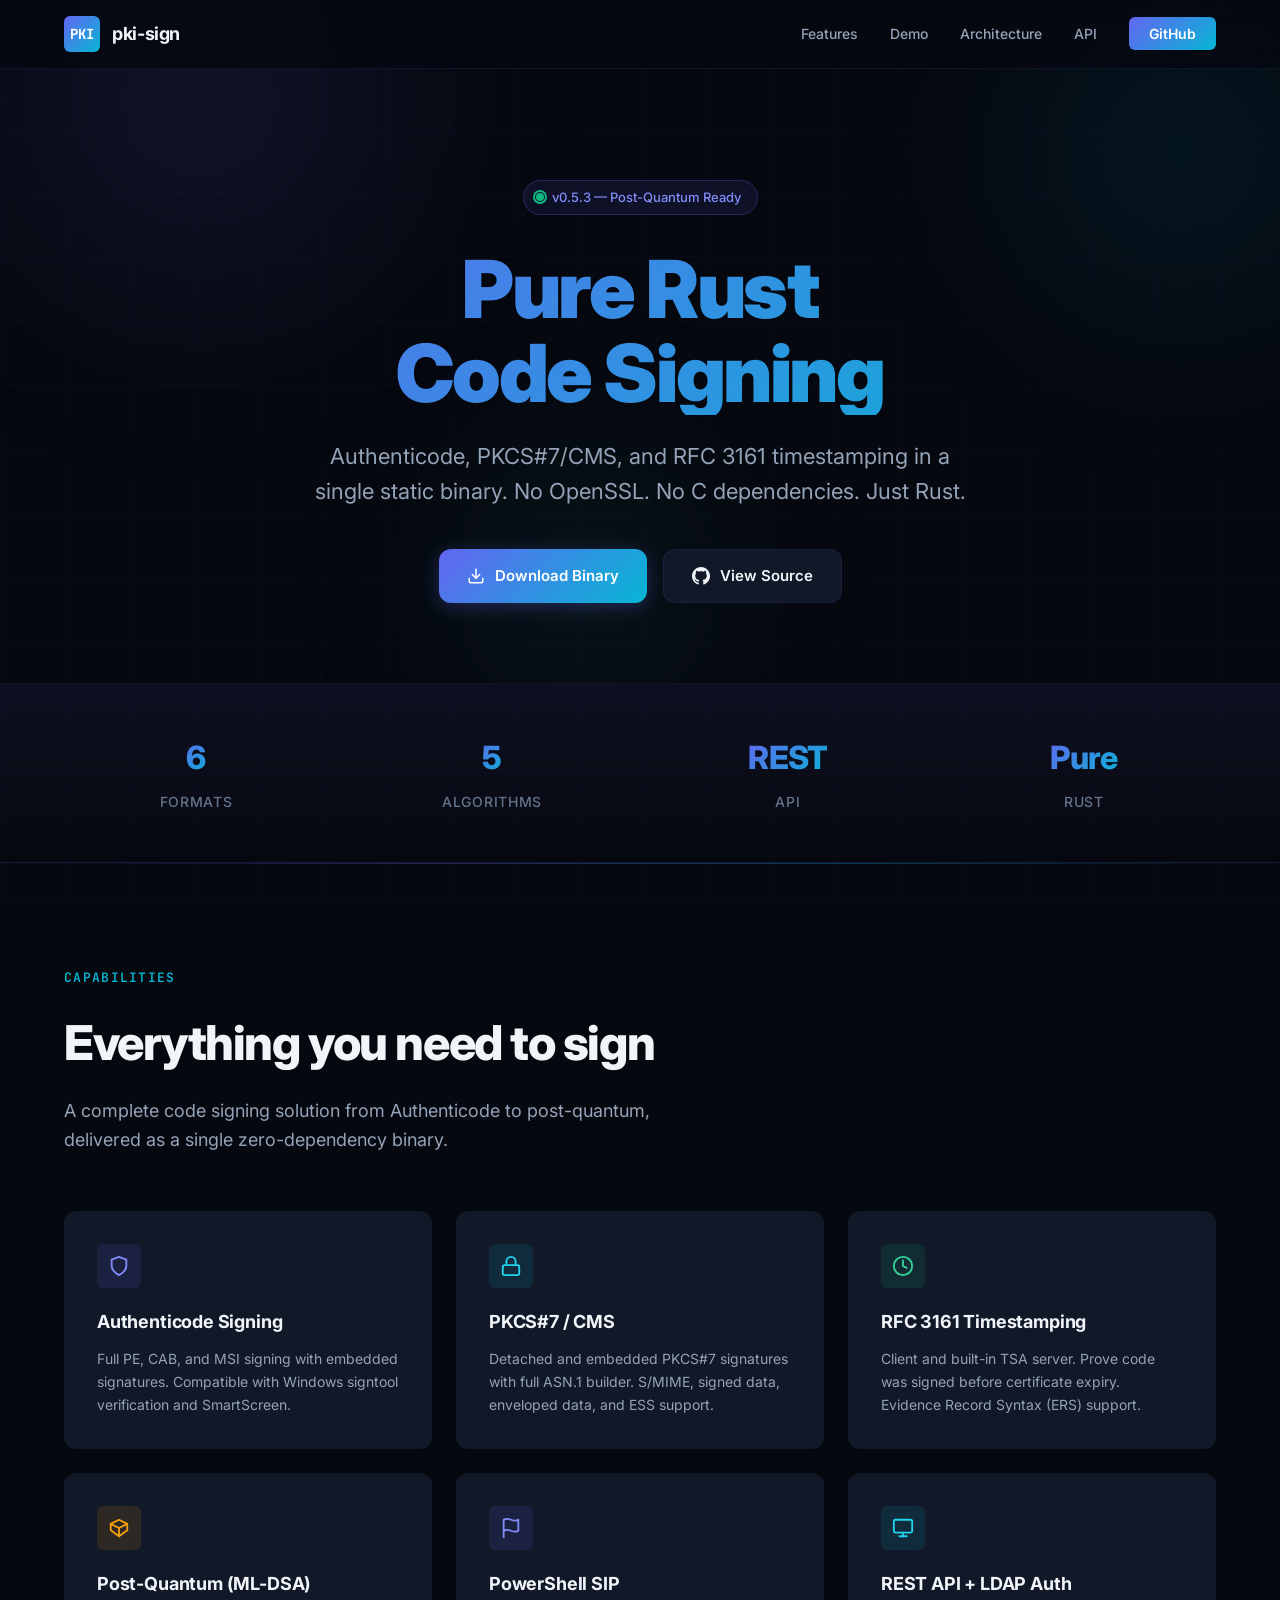
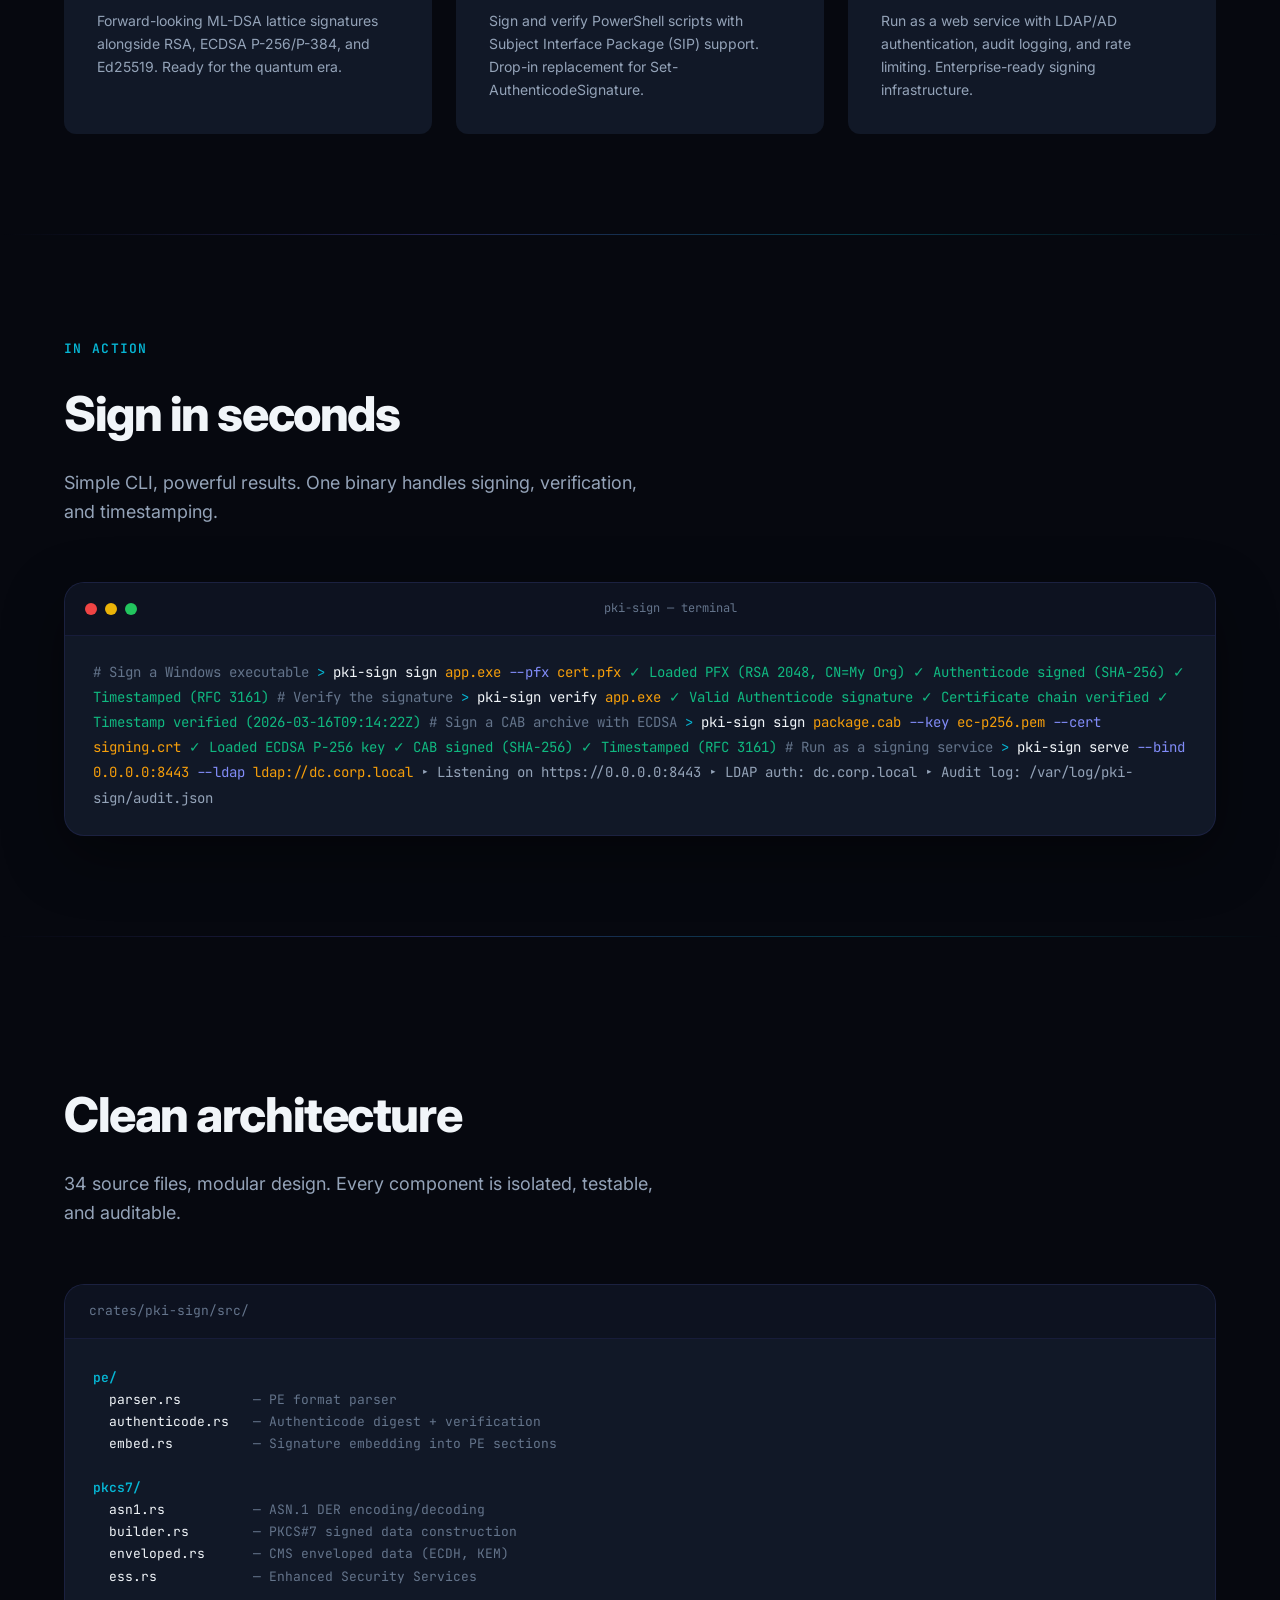
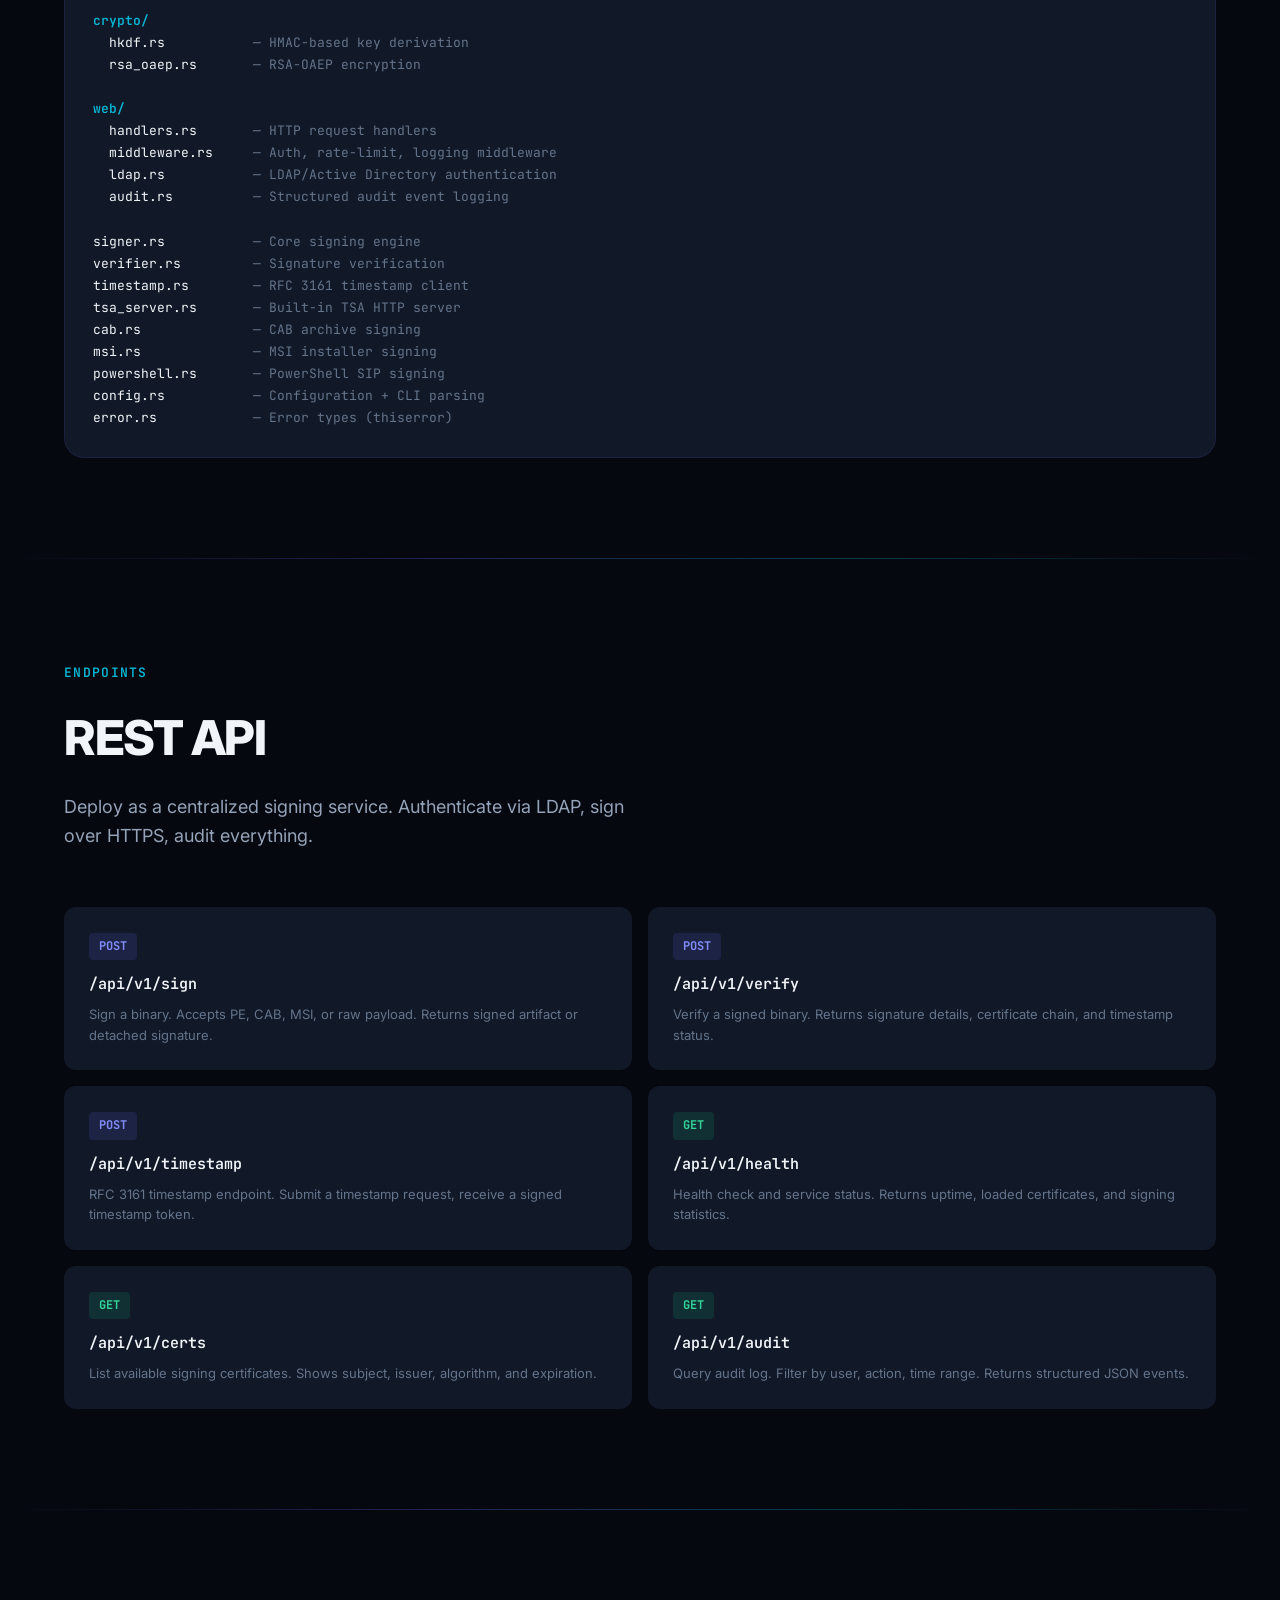
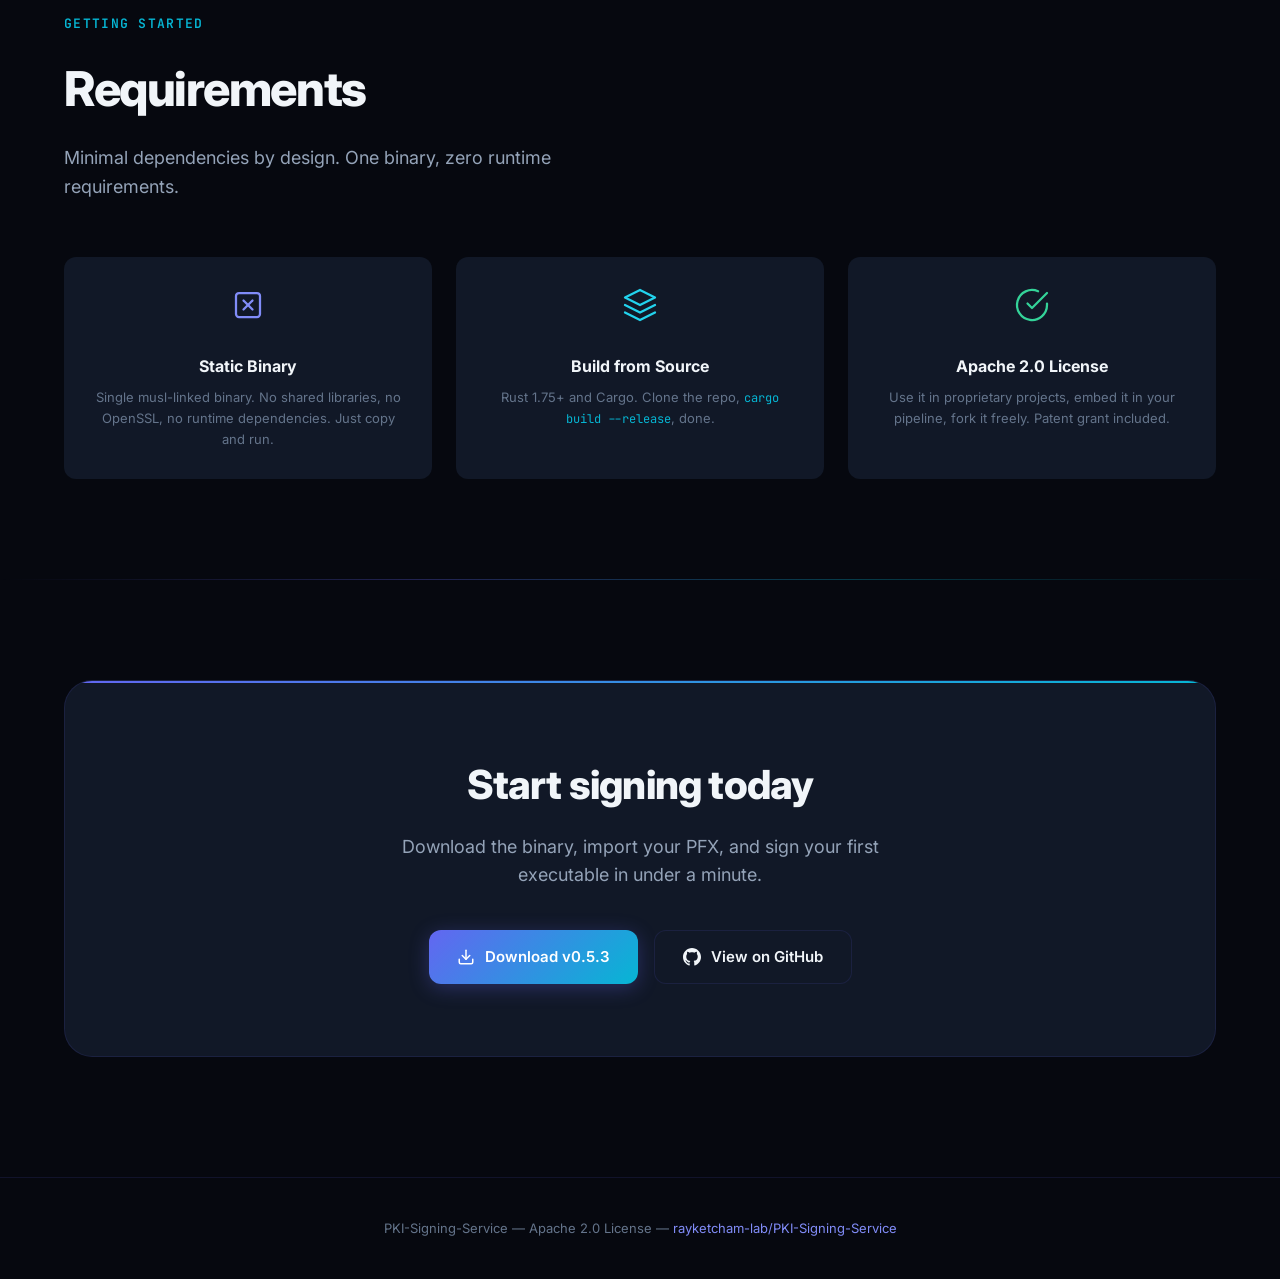
==== docs/index.html @ 438cd379 "docs: relicense from MIT to Apache-2.0 Co-Authored-By: Claude <noreply@anthropic.com>" ====
<!DOCTYPE html>
<html lang="en">
<head>
  <meta charset="UTF-8">
  <meta name="viewport" content="width=device-width, initial-scale=1.0">
  <title>PKI-Signing-Service — Pure Rust Code Signing Engine</title>
  <meta name="description" content="Authenticode, PKCS#7/CMS, RFC 3161 timestamping, post-quantum algorithms. Pure Rust, static binary, no OpenSSL.">
  <link rel="preconnect" href="https://fonts.googleapis.com">
  <link rel="preconnect" href="https://fonts.gstatic.com" crossorigin>
  <link href="https://fonts.googleapis.com/css2?family=Inter:wght@400;500;600;700;800;900&family=JetBrains+Mono:wght@400;500;600;700&display=swap" rel="stylesheet">
  <style>
    :root {
      --bg-primary: #06080f;
      --bg-surface: #111827;
      --bg-surface-hover: #1a2332;
      --bg-surface-alt: #0d1220;
      --border-subtle: rgba(99, 102, 241, 0.12);
      --border-hover: rgba(99, 102, 241, 0.3);
      --text-primary: #f1f5f9;
      --text-secondary: #94a3b8;
      --text-tertiary: #64748b;
      --accent-indigo: #6366f1;
      --accent-indigo-light: #818cf8;
      --accent-cyan: #06b6d4;
      --accent-cyan-light: #22d3ee;
      --accent-green: #10b981;
      --accent-green-light: #34d399;
      --accent-amber: #f59e0b;
      --gradient-shimmer: linear-gradient(135deg, #6366f1, #06b6d4, #10b981, #6366f1);
      --gradient-accent: linear-gradient(135deg, #6366f1, #06b6d4);
      --gradient-surface: linear-gradient(180deg, rgba(99, 102, 241, 0.08) 0%, transparent 100%);
      --font-sans: 'Inter', -apple-system, BlinkMacSystemFont, sans-serif;
      --font-mono: 'JetBrains Mono', 'Fira Code', monospace;
      --radius-sm: 6px;
      --radius-md: 12px;
      --radius-lg: 20px;
      --radius-xl: 28px;
    }

    *, *::before, *::after {
      margin: 0;
      padding: 0;
      box-sizing: border-box;
    }

    html {
      scroll-behavior: smooth;
      -webkit-font-smoothing: antialiased;
      -moz-osx-font-smoothing: grayscale;
    }

    body {
      font-family: var(--font-sans);
      background: var(--bg-primary);
      color: var(--text-primary);
      line-height: 1.6;
      overflow-x: hidden;
    }

    /* Animated Grid Background */
    .grid-bg {
      position: fixed;
      inset: 0;
      z-index: 0;
      pointer-events: none;
      background-image:
        linear-gradient(rgba(99, 102, 241, 0.03) 1px, transparent 1px),
        linear-gradient(90deg, rgba(99, 102, 241, 0.03) 1px, transparent 1px);
      background-size: 64px 64px;
      animation: gridShift 30s linear infinite;
    }

    @keyframes gridShift {
      0% { transform: translate(0, 0); }
      100% { transform: translate(64px, 64px); }
    }

    /* Floating Orbs */
    .orb {
      position: absolute;
      border-radius: 50%;
      filter: blur(80px);
      pointer-events: none;
      will-change: transform;
    }

    .orb-1 {
      width: 600px;
      height: 600px;
      background: radial-gradient(circle, rgba(99, 102, 241, 0.15), transparent 70%);
      top: -200px;
      left: -100px;
      animation: orbFloat1 20s ease-in-out infinite;
    }

    .orb-2 {
      width: 500px;
      height: 500px;
      background: radial-gradient(circle, rgba(6, 182, 212, 0.12), transparent 70%);
      top: -100px;
      right: -150px;
      animation: orbFloat2 25s ease-in-out infinite;
    }

    .orb-3 {
      width: 400px;
      height: 400px;
      background: radial-gradient(circle, rgba(16, 185, 129, 0.1), transparent 70%);
      bottom: -100px;
      left: 30%;
      animation: orbFloat3 22s ease-in-out infinite;
    }

    @keyframes orbFloat1 {
      0%, 100% { transform: translate(0, 0) scale(1); }
      33% { transform: translate(50px, 30px) scale(1.1); }
      66% { transform: translate(-30px, 50px) scale(0.95); }
    }

    @keyframes orbFloat2 {
      0%, 100% { transform: translate(0, 0) scale(1); }
      33% { transform: translate(-40px, 40px) scale(0.9); }
      66% { transform: translate(30px, -30px) scale(1.05); }
    }

    @keyframes orbFloat3 {
      0%, 100% { transform: translate(0, 0) scale(1); }
      50% { transform: translate(60px, -40px) scale(1.1); }
    }

    /* Layout */
    .container {
      max-width: 1200px;
      margin: 0 auto;
      padding: 0 24px;
      position: relative;
      z-index: 1;
    }

    /* Navigation */
    .nav {
      position: fixed;
      top: 0;
      left: 0;
      right: 0;
      z-index: 100;
      padding: 16px 0;
      background: rgba(6, 8, 15, 0.8);
      backdrop-filter: blur(20px);
      border-bottom: 1px solid var(--border-subtle);
    }

    .nav .container {
      display: flex;
      align-items: center;
      justify-content: space-between;
    }

    .nav-brand {
      display: flex;
      align-items: center;
      gap: 12px;
      text-decoration: none;
      color: var(--text-primary);
    }

    .nav-logo {
      width: 36px;
      height: 36px;
      background: var(--gradient-accent);
      border-radius: var(--radius-sm);
      display: flex;
      align-items: center;
      justify-content: center;
      font-family: var(--font-mono);
      font-weight: 700;
      font-size: 14px;
      color: white;
    }

    .nav-title {
      font-weight: 700;
      font-size: 18px;
      letter-spacing: -0.02em;
    }

    .nav-links {
      display: flex;
      align-items: center;
      gap: 32px;
      list-style: none;
    }

    .nav-links a {
      color: var(--text-secondary);
      text-decoration: none;
      font-size: 14px;
      font-weight: 500;
      transition: color 0.2s;
    }

    .nav-links a:hover {
      color: var(--text-primary);
    }

    .nav-cta {
      background: var(--gradient-accent);
      color: white !important;
      padding: 8px 20px;
      border-radius: var(--radius-sm);
      font-weight: 600 !important;
      transition: opacity 0.2s, transform 0.2s !important;
    }

    .nav-cta:hover {
      opacity: 0.9;
      transform: translateY(-1px);
    }

    /* Hero */
    .hero {
      position: relative;
      padding: 180px 0 80px;
      text-align: center;
      overflow: hidden;
    }

    /* Pulsing Badge */
    .badge {
      display: inline-flex;
      align-items: center;
      gap: 8px;
      padding: 6px 16px 6px 12px;
      background: rgba(99, 102, 241, 0.1);
      border: 1px solid rgba(99, 102, 241, 0.25);
      border-radius: 100px;
      font-size: 13px;
      font-weight: 500;
      color: var(--accent-indigo-light);
      margin-bottom: 32px;
      animation: badgePulse 3s ease-in-out infinite;
    }

    .badge-dot {
      width: 8px;
      height: 8px;
      background: var(--accent-green);
      border-radius: 50%;
      position: relative;
    }

    .badge-dot::after {
      content: '';
      position: absolute;
      inset: -3px;
      border-radius: 50%;
      border: 2px solid var(--accent-green);
      animation: dotPulse 2s ease-in-out infinite;
    }

    @keyframes badgePulse {
      0%, 100% { box-shadow: 0 0 0 0 rgba(99, 102, 241, 0.15); }
      50% { box-shadow: 0 0 0 8px rgba(99, 102, 241, 0); }
    }

    @keyframes dotPulse {
      0%, 100% { transform: scale(1); opacity: 1; }
      50% { transform: scale(1.8); opacity: 0; }
    }

    /* Shimmer Gradient Text */
    .hero-title {
      font-size: clamp(48px, 7vw, 80px);
      font-weight: 900;
      letter-spacing: -0.03em;
      line-height: 1.05;
      margin-bottom: 24px;
      background: var(--gradient-shimmer);
      background-size: 300% 300%;
      -webkit-background-clip: text;
      background-clip: text;
      -webkit-text-fill-color: transparent;
      animation: shimmer 6s ease-in-out infinite;
    }

    @keyframes shimmer {
      0% { background-position: 0% 50%; }
      50% { background-position: 100% 50%; }
      100% { background-position: 0% 50%; }
    }

    .hero-subtitle {
      font-size: clamp(18px, 2.5vw, 22px);
      color: var(--text-secondary);
      max-width: 680px;
      margin: 0 auto 40px;
      line-height: 1.6;
    }

    .hero-buttons {
      display: flex;
      justify-content: center;
      gap: 16px;
      flex-wrap: wrap;
    }

    .btn {
      display: inline-flex;
      align-items: center;
      gap: 10px;
      padding: 14px 28px;
      border-radius: var(--radius-md);
      font-size: 15px;
      font-weight: 600;
      text-decoration: none;
      transition: all 0.25s ease;
      border: none;
      cursor: pointer;
    }

    .btn-primary {
      background: var(--gradient-accent);
      color: white;
      box-shadow: 0 4px 20px rgba(99, 102, 241, 0.3);
    }

    .btn-primary:hover {
      transform: translateY(-2px);
      box-shadow: 0 8px 30px rgba(99, 102, 241, 0.4);
    }

    .btn-secondary {
      background: var(--bg-surface);
      color: var(--text-primary);
      border: 1px solid var(--border-subtle);
    }

    .btn-secondary:hover {
      border-color: var(--border-hover);
      background: var(--bg-surface-hover);
      transform: translateY(-2px);
    }

    .btn svg {
      width: 18px;
      height: 18px;
    }

    /* Stats Ribbon */
    .stats-ribbon {
      padding: 48px 0;
      border-top: 1px solid var(--border-subtle);
      border-bottom: 1px solid var(--border-subtle);
      background: var(--gradient-surface);
    }

    .stats-grid {
      display: grid;
      grid-template-columns: repeat(4, 1fr);
      gap: 32px;
      text-align: center;
    }

    .stat-item {
      display: flex;
      flex-direction: column;
      align-items: center;
      gap: 8px;
    }

    .stat-value {
      font-size: 32px;
      font-weight: 800;
      letter-spacing: -0.02em;
      background: var(--gradient-accent);
      -webkit-background-clip: text;
      background-clip: text;
      -webkit-text-fill-color: transparent;
    }

    .stat-label {
      font-size: 14px;
      color: var(--text-tertiary);
      font-weight: 500;
      text-transform: uppercase;
      letter-spacing: 0.05em;
    }

    /* Gradient Divider */
    .gradient-divider {
      height: 1px;
      background: linear-gradient(90deg, transparent, var(--accent-indigo), var(--accent-cyan), transparent);
      opacity: 0.3;
    }

    /* Sections */
    .section {
      padding: 100px 0;
    }

    .section-label {
      display: inline-block;
      font-family: var(--font-mono);
      font-size: 13px;
      font-weight: 600;
      color: var(--accent-cyan);
      text-transform: uppercase;
      letter-spacing: 0.1em;
      margin-bottom: 16px;
    }

    .section-title {
      font-size: clamp(32px, 4vw, 48px);
      font-weight: 800;
      letter-spacing: -0.03em;
      margin-bottom: 16px;
    }

    .section-desc {
      font-size: 18px;
      color: var(--text-secondary);
      max-width: 600px;
      margin-bottom: 56px;
    }

    /* Feature Cards */
    .features-grid {
      display: grid;
      grid-template-columns: repeat(3, 1fr);
      gap: 24px;
    }

    .feature-card {
      background: var(--bg-surface);
      border-radius: var(--radius-md);
      padding: 32px;
      position: relative;
      overflow: hidden;
      transition: all 0.3s ease;
      border: 1px solid transparent;
    }

    .feature-card::before {
      content: '';
      position: absolute;
      top: 0;
      left: 0;
      right: 0;
      height: 3px;
      background: var(--gradient-accent);
      opacity: 0;
      transition: opacity 0.3s ease;
    }

    .feature-card:hover {
      border-color: var(--border-hover);
      transform: translateY(-4px);
      background: var(--bg-surface-hover);
    }

    .feature-card:hover::before {
      opacity: 1;
    }

    .feature-icon {
      width: 44px;
      height: 44px;
      border-radius: var(--radius-sm);
      display: flex;
      align-items: center;
      justify-content: center;
      margin-bottom: 20px;
      font-size: 20px;
    }

    .feature-icon-indigo { background: rgba(99, 102, 241, 0.12); color: var(--accent-indigo-light); }
    .feature-icon-cyan { background: rgba(6, 182, 212, 0.12); color: var(--accent-cyan-light); }
    .feature-icon-green { background: rgba(16, 185, 129, 0.12); color: var(--accent-green-light); }
    .feature-icon-amber { background: rgba(245, 158, 11, 0.12); color: var(--accent-amber); }

    .feature-card h3 {
      font-size: 18px;
      font-weight: 700;
      margin-bottom: 10px;
      letter-spacing: -0.01em;
    }

    .feature-card p {
      font-size: 14px;
      color: var(--text-secondary);
      line-height: 1.65;
    }

    /* Terminal */
    .terminal {
      background: var(--bg-surface);
      border-radius: var(--radius-lg);
      border: 1px solid var(--border-subtle);
      overflow: hidden;
      box-shadow: 0 20px 60px rgba(0, 0, 0, 0.4);
    }

    .terminal-header {
      display: flex;
      align-items: center;
      gap: 8px;
      padding: 16px 20px;
      background: var(--bg-surface-alt);
      border-bottom: 1px solid var(--border-subtle);
    }

    .terminal-dot {
      width: 12px;
      height: 12px;
      border-radius: 50%;
    }

    .terminal-dot-red { background: #ef4444; }
    .terminal-dot-yellow { background: #eab308; }
    .terminal-dot-green { background: #22c55e; }

    .terminal-title {
      flex: 1;
      text-align: center;
      font-family: var(--font-mono);
      font-size: 12px;
      color: var(--text-tertiary);
    }

    .terminal-body {
      padding: 24px 28px;
      font-family: var(--font-mono);
      font-size: 14px;
      line-height: 1.8;
      overflow-x: auto;
    }

    .terminal-body .comment {
      color: var(--text-tertiary);
    }

    .terminal-body .prompt {
      color: var(--accent-cyan);
    }

    .terminal-body .command {
      color: var(--text-primary);
    }

    .terminal-body .flag {
      color: var(--accent-indigo-light);
    }

    .terminal-body .arg {
      color: var(--accent-amber);
    }

    .terminal-body .success {
      color: var(--accent-green);
    }

    .terminal-body .info {
      color: var(--text-secondary);
    }

    /* Architecture */
    .arch-block {
      background: var(--bg-surface);
      border-radius: var(--radius-lg);
      border: 1px solid var(--border-subtle);
      overflow: hidden;
    }

    .arch-header {
      padding: 16px 24px;
      background: var(--bg-surface-alt);
      border-bottom: 1px solid var(--border-subtle);
      font-family: var(--font-mono);
      font-size: 13px;
      color: var(--text-tertiary);
    }

    .arch-body {
      padding: 28px 28px;
      font-family: var(--font-mono);
      font-size: 13px;
      line-height: 1.7;
      color: var(--text-secondary);
      overflow-x: auto;
      white-space: pre;
    }

    .arch-body .hl-dir {
      color: var(--accent-cyan);
      font-weight: 600;
    }

    .arch-body .hl-file {
      color: var(--text-primary);
    }

    .arch-body .hl-desc {
      color: var(--text-tertiary);
    }

    /* API Endpoints */
    .api-grid {
      display: grid;
      grid-template-columns: repeat(2, 1fr);
      gap: 16px;
    }

    .api-card {
      background: var(--bg-surface);
      border-radius: var(--radius-md);
      padding: 24px;
      border: 1px solid transparent;
      transition: all 0.3s ease;
    }

    .api-card:hover {
      border-color: var(--border-hover);
      transform: translateY(-2px);
    }

    .api-method {
      display: inline-block;
      font-family: var(--font-mono);
      font-size: 12px;
      font-weight: 700;
      padding: 4px 10px;
      border-radius: 4px;
      margin-bottom: 12px;
      text-transform: uppercase;
    }

    .api-method-post {
      background: rgba(99, 102, 241, 0.15);
      color: var(--accent-indigo-light);
    }

    .api-method-get {
      background: rgba(16, 185, 129, 0.15);
      color: var(--accent-green-light);
    }

    .api-route {
      font-family: var(--font-mono);
      font-size: 15px;
      font-weight: 600;
      color: var(--text-primary);
      margin-bottom: 8px;
    }

    .api-desc {
      font-size: 13px;
      color: var(--text-tertiary);
    }

    /* Requirements */
    .req-grid {
      display: grid;
      grid-template-columns: repeat(3, 1fr);
      gap: 24px;
    }

    .req-card {
      background: var(--bg-surface);
      border-radius: var(--radius-md);
      padding: 28px;
      text-align: center;
      border: 1px solid transparent;
      transition: all 0.3s ease;
    }

    .req-card:hover {
      border-color: var(--border-hover);
    }

    .req-icon {
      font-size: 32px;
      margin-bottom: 16px;
    }

    .req-card h3 {
      font-size: 16px;
      font-weight: 700;
      margin-bottom: 8px;
    }

    .req-card p {
      font-size: 13px;
      color: var(--text-tertiary);
    }

    /* CTA */
    .cta-section {
      padding: 100px 0 120px;
      text-align: center;
    }

    .cta-box {
      background: var(--bg-surface);
      border-radius: var(--radius-xl);
      border: 1px solid var(--border-subtle);
      padding: 72px 48px;
      position: relative;
      overflow: hidden;
    }

    .cta-box::before {
      content: '';
      position: absolute;
      top: 0;
      left: 0;
      right: 0;
      height: 2px;
      background: var(--gradient-shimmer);
      background-size: 300% 300%;
      animation: shimmer 6s ease-in-out infinite;
    }

    .cta-title {
      font-size: clamp(28px, 4vw, 40px);
      font-weight: 800;
      margin-bottom: 16px;
      letter-spacing: -0.02em;
    }

    .cta-desc {
      font-size: 18px;
      color: var(--text-secondary);
      margin-bottom: 40px;
      max-width: 520px;
      margin-left: auto;
      margin-right: auto;
    }

    .cta-buttons {
      display: flex;
      justify-content: center;
      gap: 16px;
      flex-wrap: wrap;
    }

    /* Footer */
    .footer {
      padding: 40px 0;
      border-top: 1px solid var(--border-subtle);
      text-align: center;
    }

    .footer p {
      font-size: 13px;
      color: var(--text-tertiary);
    }

    .footer a {
      color: var(--accent-indigo-light);
      text-decoration: none;
    }

    .footer a:hover {
      text-decoration: underline;
    }

    /* Fade-up animation */
    .fade-up {
      opacity: 0;
      transform: translateY(30px);
      transition: opacity 0.7s ease, transform 0.7s ease;
    }

    .fade-up.visible {
      opacity: 1;
      transform: translateY(0);
    }

    /* Responsive */
    @media (max-width: 1024px) {
      .features-grid {
        grid-template-columns: repeat(2, 1fr);
      }
    }

    @media (max-width: 768px) {
      .nav-links {
        display: none;
      }

      .features-grid,
      .api-grid,
      .req-grid {
        grid-template-columns: 1fr;
      }

      .stats-grid {
        grid-template-columns: repeat(2, 1fr);
        gap: 24px;
      }

      .hero {
        padding: 140px 0 60px;
      }

      .section {
        padding: 72px 0;
      }

      .cta-box {
        padding: 48px 24px;
      }
    }

    @media (max-width: 480px) {
      .stats-grid {
        grid-template-columns: 1fr;
      }

      .hero-buttons {
        flex-direction: column;
        align-items: center;
      }

      .cta-buttons {
        flex-direction: column;
        align-items: center;
      }
    }
  </style>
</head>
<body>

  <!-- Animated Grid -->
  <div class="grid-bg"></div>

  <!-- Navigation -->
  <nav class="nav">
    <div class="container">
      <a href="#" class="nav-brand">
        <div class="nav-logo">PKI</div>
        <span class="nav-title">pki-sign</span>
      </a>
      <ul class="nav-links">
        <li><a href="#features">Features</a></li>
        <li><a href="#demo">Demo</a></li>
        <li><a href="#architecture">Architecture</a></li>
        <li><a href="#api">API</a></li>
        <li><a href="https://github.com/rayketcham-lab/PKI-Signing-Service" class="nav-cta">GitHub</a></li>
      </ul>
    </div>
  </nav>

  <!-- Hero -->
  <section class="hero">
    <div class="orb orb-1"></div>
    <div class="orb orb-2"></div>
    <div class="orb orb-3"></div>
    <div class="container">
      <div class="badge">
        <span class="badge-dot"></span>
        v0.5.3 &mdash; Post-Quantum Ready
      </div>
      <h1 class="hero-title">Pure Rust<br>Code Signing</h1>
      <p class="hero-subtitle">
        Authenticode, PKCS#7/CMS, and RFC 3161 timestamping in a single static binary.
        No OpenSSL. No C dependencies. Just Rust.
      </p>
      <div class="hero-buttons">
        <a href="https://github.com/rayketcham-lab/PKI-Signing-Service/releases" class="btn btn-primary">
          <svg viewBox="0 0 24 24" fill="none" stroke="currentColor" stroke-width="2" stroke-linecap="round" stroke-linejoin="round"><path d="M21 15v4a2 2 0 0 1-2 2H5a2 2 0 0 1-2-2v-4"/><polyline points="7 10 12 15 17 10"/><line x1="12" y1="15" x2="12" y2="3"/></svg>
          Download Binary
        </a>
        <a href="https://github.com/rayketcham-lab/PKI-Signing-Service" class="btn btn-secondary">
          <svg viewBox="0 0 24 24" fill="currentColor"><path d="M12 0c-6.626 0-12 5.373-12 12 0 5.302 3.438 9.8 8.207 11.387.599.111.793-.261.793-.577v-2.234c-3.338.726-4.033-1.416-4.033-1.416-.546-1.387-1.333-1.756-1.333-1.756-1.089-.745.083-.729.083-.729 1.205.084 1.839 1.237 1.839 1.237 1.07 1.834 2.807 1.304 3.492.997.107-.775.418-1.305.762-1.604-2.665-.305-5.467-1.334-5.467-5.931 0-1.311.469-2.381 1.236-3.221-.124-.303-.535-1.524.117-3.176 0 0 1.008-.322 3.301 1.23.957-.266 1.983-.399 3.003-.404 1.02.005 2.047.138 3.006.404 2.291-1.552 3.297-1.23 3.297-1.23.653 1.653.242 2.874.118 3.176.77.84 1.235 1.911 1.235 3.221 0 4.609-2.807 5.624-5.479 5.921.43.372.823 1.102.823 2.222v3.293c0 .319.192.694.801.576 4.765-1.589 8.199-6.086 8.199-11.386 0-6.627-5.373-12-12-12z"/></svg>
          View Source
        </a>
      </div>
    </div>
  </section>

  <!-- Stats Ribbon -->
  <div class="stats-ribbon">
    <div class="container">
      <div class="stats-grid">
        <div class="stat-item fade-up">
          <span class="stat-value">6</span>
          <span class="stat-label">Formats</span>
        </div>
        <div class="stat-item fade-up">
          <span class="stat-value">5</span>
          <span class="stat-label">Algorithms</span>
        </div>
        <div class="stat-item fade-up">
          <span class="stat-value">REST</span>
          <span class="stat-label">API</span>
        </div>
        <div class="stat-item fade-up">
          <span class="stat-value">Pure</span>
          <span class="stat-label">Rust</span>
        </div>
      </div>
    </div>
  </div>

  <div class="gradient-divider"></div>

  <!-- Features -->
  <section class="section" id="features">
    <div class="container">
      <span class="section-label fade-up">Capabilities</span>
      <h2 class="section-title fade-up">Everything you need to sign</h2>
      <p class="section-desc fade-up">A complete code signing solution from Authenticode to post-quantum, delivered as a single zero-dependency binary.</p>

      <div class="features-grid">
        <div class="feature-card fade-up">
          <div class="feature-icon feature-icon-indigo">
            <svg width="22" height="22" viewBox="0 0 24 24" fill="none" stroke="currentColor" stroke-width="2" stroke-linecap="round" stroke-linejoin="round"><path d="M12 22s8-4 8-10V5l-8-3-8 3v7c0 6 8 10 8 10z"/></svg>
          </div>
          <h3>Authenticode Signing</h3>
          <p>Full PE, CAB, and MSI signing with embedded signatures. Compatible with Windows signtool verification and SmartScreen.</p>
        </div>

        <div class="feature-card fade-up">
          <div class="feature-icon feature-icon-cyan">
            <svg width="22" height="22" viewBox="0 0 24 24" fill="none" stroke="currentColor" stroke-width="2" stroke-linecap="round" stroke-linejoin="round"><rect x="3" y="11" width="18" height="11" rx="2" ry="2"/><path d="M7 11V7a5 5 0 0 1 10 0v4"/></svg>
          </div>
          <h3>PKCS#7 / CMS</h3>
          <p>Detached and embedded PKCS#7 signatures with full ASN.1 builder. S/MIME, signed data, enveloped data, and ESS support.</p>
        </div>

        <div class="feature-card fade-up">
          <div class="feature-icon feature-icon-green">
            <svg width="22" height="22" viewBox="0 0 24 24" fill="none" stroke="currentColor" stroke-width="2" stroke-linecap="round" stroke-linejoin="round"><circle cx="12" cy="12" r="10"/><polyline points="12 6 12 12 16 14"/></svg>
          </div>
          <h3>RFC 3161 Timestamping</h3>
          <p>Client and built-in TSA server. Prove code was signed before certificate expiry. Evidence Record Syntax (ERS) support.</p>
        </div>

        <div class="feature-card fade-up">
          <div class="feature-icon feature-icon-amber">
            <svg width="22" height="22" viewBox="0 0 24 24" fill="none" stroke="currentColor" stroke-width="2" stroke-linecap="round" stroke-linejoin="round"><path d="M12 3l9 4.5v7L12 21l-9-6.5v-7L12 3z"/><path d="M12 12l9-4.5"/><path d="M12 12v9"/><path d="M12 12L3 7.5"/></svg>
          </div>
          <h3>Post-Quantum (ML-DSA)</h3>
          <p>Forward-looking ML-DSA lattice signatures alongside RSA, ECDSA P-256/P-384, and Ed25519. Ready for the quantum era.</p>
        </div>

        <div class="feature-card fade-up">
          <div class="feature-icon feature-icon-indigo">
            <svg width="22" height="22" viewBox="0 0 24 24" fill="none" stroke="currentColor" stroke-width="2" stroke-linecap="round" stroke-linejoin="round"><path d="M4 15s1-1 4-1 5 2 8 2 4-1 4-1V3s-1 1-4 1-5-2-8-2-4 1-4 1z"/><line x1="4" y1="22" x2="4" y2="15"/></svg>
          </div>
          <h3>PowerShell SIP</h3>
          <p>Sign and verify PowerShell scripts with Subject Interface Package (SIP) support. Drop-in replacement for Set-AuthenticodeSignature.</p>
        </div>

        <div class="feature-card fade-up">
          <div class="feature-icon feature-icon-cyan">
            <svg width="22" height="22" viewBox="0 0 24 24" fill="none" stroke="currentColor" stroke-width="2" stroke-linecap="round" stroke-linejoin="round"><rect x="2" y="3" width="20" height="14" rx="2" ry="2"/><line x1="8" y1="21" x2="16" y2="21"/><line x1="12" y1="17" x2="12" y2="21"/></svg>
          </div>
          <h3>REST API + LDAP Auth</h3>
          <p>Run as a web service with LDAP/AD authentication, audit logging, and rate limiting. Enterprise-ready signing infrastructure.</p>
        </div>
      </div>
    </div>
  </section>

  <div class="gradient-divider"></div>

  <!-- Terminal Demo -->
  <section class="section" id="demo">
    <div class="container">
      <span class="section-label fade-up">In Action</span>
      <h2 class="section-title fade-up">Sign in seconds</h2>
      <p class="section-desc fade-up">Simple CLI, powerful results. One binary handles signing, verification, and timestamping.</p>

      <div class="terminal fade-up">
        <div class="terminal-header">
          <div class="terminal-dot terminal-dot-red"></div>
          <div class="terminal-dot terminal-dot-yellow"></div>
          <div class="terminal-dot terminal-dot-green"></div>
          <span class="terminal-title">pki-sign &mdash; terminal</span>
        </div>
        <div class="terminal-body">
<span class="comment"># Sign a Windows executable</span>
<span class="prompt">&gt;</span> <span class="command">pki-sign sign</span> <span class="arg">app.exe</span> <span class="flag">--pfx</span> <span class="arg">cert.pfx</span>
  <span class="success">&#10003; Loaded PFX (RSA 2048, CN=My Org)</span>
  <span class="success">&#10003; Authenticode signed (SHA-256)</span>
  <span class="success">&#10003; Timestamped (RFC 3161)</span>

<span class="comment"># Verify the signature</span>
<span class="prompt">&gt;</span> <span class="command">pki-sign verify</span> <span class="arg">app.exe</span>
  <span class="success">&#10003; Valid Authenticode signature</span>
  <span class="success">&#10003; Certificate chain verified</span>
  <span class="success">&#10003; Timestamp verified (2026-03-16T09:14:22Z)</span>

<span class="comment"># Sign a CAB archive with ECDSA</span>
<span class="prompt">&gt;</span> <span class="command">pki-sign sign</span> <span class="arg">package.cab</span> <span class="flag">--key</span> <span class="arg">ec-p256.pem</span> <span class="flag">--cert</span> <span class="arg">signing.crt</span>
  <span class="success">&#10003; Loaded ECDSA P-256 key</span>
  <span class="success">&#10003; CAB signed (SHA-256)</span>
  <span class="success">&#10003; Timestamped (RFC 3161)</span>

<span class="comment"># Run as a signing service</span>
<span class="prompt">&gt;</span> <span class="command">pki-sign serve</span> <span class="flag">--bind</span> <span class="arg">0.0.0.0:8443</span> <span class="flag">--ldap</span> <span class="arg">ldap://dc.corp.local</span>
  <span class="info">&#9656; Listening on https://0.0.0.0:8443</span>
  <span class="info">&#9656; LDAP auth: dc.corp.local</span>
  <span class="info">&#9656; Audit log: /var/log/pki-sign/audit.json</span>
        </div>
      </div>
    </div>
  </section>

  <div class="gradient-divider"></div>

  <!-- Architecture -->
  <section class="section" id="architecture">
    <div class="container">
      <span class="section-label fade-up">Under the Hood</span>
      <h2 class="section-title fade-up">Clean architecture</h2>
      <p class="section-desc fade-up">34 source files, modular design. Every component is isolated, testable, and auditable.</p>

      <div class="arch-block fade-up">
        <div class="arch-header">crates/pki-sign/src/</div>
        <div class="arch-body"><span class="hl-dir">pe/</span>
  <span class="hl-file">parser.rs</span>         <span class="hl-desc">&#8212; PE format parser</span>
  <span class="hl-file">authenticode.rs</span>   <span class="hl-desc">&#8212; Authenticode digest + verification</span>
  <span class="hl-file">embed.rs</span>          <span class="hl-desc">&#8212; Signature embedding into PE sections</span>

<span class="hl-dir">pkcs7/</span>
  <span class="hl-file">asn1.rs</span>           <span class="hl-desc">&#8212; ASN.1 DER encoding/decoding</span>
  <span class="hl-file">builder.rs</span>        <span class="hl-desc">&#8212; PKCS#7 signed data construction</span>
  <span class="hl-file">enveloped.rs</span>      <span class="hl-desc">&#8212; CMS enveloped data (ECDH, KEM)</span>
  <span class="hl-file">ess.rs</span>            <span class="hl-desc">&#8212; Enhanced Security Services</span>

<span class="hl-dir">crypto/</span>
  <span class="hl-file">hkdf.rs</span>           <span class="hl-desc">&#8212; HMAC-based key derivation</span>
  <span class="hl-file">rsa_oaep.rs</span>       <span class="hl-desc">&#8212; RSA-OAEP encryption</span>

<span class="hl-dir">web/</span>
  <span class="hl-file">handlers.rs</span>       <span class="hl-desc">&#8212; HTTP request handlers</span>
  <span class="hl-file">middleware.rs</span>     <span class="hl-desc">&#8212; Auth, rate-limit, logging middleware</span>
  <span class="hl-file">ldap.rs</span>           <span class="hl-desc">&#8212; LDAP/Active Directory authentication</span>
  <span class="hl-file">audit.rs</span>          <span class="hl-desc">&#8212; Structured audit event logging</span>

<span class="hl-file">signer.rs</span>           <span class="hl-desc">&#8212; Core signing engine</span>
<span class="hl-file">verifier.rs</span>         <span class="hl-desc">&#8212; Signature verification</span>
<span class="hl-file">timestamp.rs</span>        <span class="hl-desc">&#8212; RFC 3161 timestamp client</span>
<span class="hl-file">tsa_server.rs</span>       <span class="hl-desc">&#8212; Built-in TSA HTTP server</span>
<span class="hl-file">cab.rs</span>              <span class="hl-desc">&#8212; CAB archive signing</span>
<span class="hl-file">msi.rs</span>              <span class="hl-desc">&#8212; MSI installer signing</span>
<span class="hl-file">powershell.rs</span>       <span class="hl-desc">&#8212; PowerShell SIP signing</span>
<span class="hl-file">config.rs</span>           <span class="hl-desc">&#8212; Configuration + CLI parsing</span>
<span class="hl-file">error.rs</span>            <span class="hl-desc">&#8212; Error types (thiserror)</span></div>
      </div>
    </div>
  </section>

  <div class="gradient-divider"></div>

  <!-- API -->
  <section class="section" id="api">
    <div class="container">
      <span class="section-label fade-up">Endpoints</span>
      <h2 class="section-title fade-up">REST API</h2>
      <p class="section-desc fade-up">Deploy as a centralized signing service. Authenticate via LDAP, sign over HTTPS, audit everything.</p>

      <div class="api-grid">
        <div class="api-card fade-up">
          <span class="api-method api-method-post">POST</span>
          <div class="api-route">/api/v1/sign</div>
          <div class="api-desc">Sign a binary. Accepts PE, CAB, MSI, or raw payload. Returns signed artifact or detached signature.</div>
        </div>
        <div class="api-card fade-up">
          <span class="api-method api-method-post">POST</span>
          <div class="api-route">/api/v1/verify</div>
          <div class="api-desc">Verify a signed binary. Returns signature details, certificate chain, and timestamp status.</div>
        </div>
        <div class="api-card fade-up">
          <span class="api-method api-method-post">POST</span>
          <div class="api-route">/api/v1/timestamp</div>
          <div class="api-desc">RFC 3161 timestamp endpoint. Submit a timestamp request, receive a signed timestamp token.</div>
        </div>
        <div class="api-card fade-up">
          <span class="api-method api-method-get">GET</span>
          <div class="api-route">/api/v1/health</div>
          <div class="api-desc">Health check and service status. Returns uptime, loaded certificates, and signing statistics.</div>
        </div>
        <div class="api-card fade-up">
          <span class="api-method api-method-get">GET</span>
          <div class="api-route">/api/v1/certs</div>
          <div class="api-desc">List available signing certificates. Shows subject, issuer, algorithm, and expiration.</div>
        </div>
        <div class="api-card fade-up">
          <span class="api-method api-method-get">GET</span>
          <div class="api-route">/api/v1/audit</div>
          <div class="api-desc">Query audit log. Filter by user, action, time range. Returns structured JSON events.</div>
        </div>
      </div>
    </div>
  </section>

  <div class="gradient-divider"></div>

  <!-- Requirements -->
  <section class="section" id="requirements">
    <div class="container">
      <span class="section-label fade-up">Getting Started</span>
      <h2 class="section-title fade-up">Requirements</h2>
      <p class="section-desc fade-up">Minimal dependencies by design. One binary, zero runtime requirements.</p>

      <div class="req-grid">
        <div class="req-card fade-up">
          <div class="req-icon">
            <svg width="36" height="36" viewBox="0 0 24 24" fill="none" stroke="var(--accent-indigo-light)" stroke-width="1.5" stroke-linecap="round" stroke-linejoin="round"><rect x="4" y="4" width="16" height="16" rx="2"/><path d="M9 9l6 6"/><path d="M15 9l-6 6"/></svg>
          </div>
          <h3>Static Binary</h3>
          <p>Single musl-linked binary. No shared libraries, no OpenSSL, no runtime dependencies. Just copy and run.</p>
        </div>
        <div class="req-card fade-up">
          <div class="req-icon">
            <svg width="36" height="36" viewBox="0 0 24 24" fill="none" stroke="var(--accent-cyan-light)" stroke-width="1.5" stroke-linecap="round" stroke-linejoin="round"><path d="M12 2L2 7l10 5 10-5-10-5z"/><path d="M2 17l10 5 10-5"/><path d="M2 12l10 5 10-5"/></svg>
          </div>
          <h3>Build from Source</h3>
          <p>Rust 1.75+ and Cargo. Clone the repo, <code style="color:var(--accent-cyan);font-family:var(--font-mono);font-size:12px">cargo build --release</code>, done.</p>
        </div>
        <div class="req-card fade-up">
          <div class="req-icon">
            <svg width="36" height="36" viewBox="0 0 24 24" fill="none" stroke="var(--accent-green-light)" stroke-width="1.5" stroke-linecap="round" stroke-linejoin="round"><path d="M22 11.08V12a10 10 0 1 1-5.93-9.14"/><polyline points="22 4 12 14.01 9 11.01"/></svg>
          </div>
          <h3>Apache 2.0 License</h3>
          <p>Use it in proprietary projects, embed it in your pipeline, fork it freely. Patent grant included.</p>
        </div>
      </div>
    </div>
  </section>

  <div class="gradient-divider"></div>

  <!-- CTA -->
  <section class="cta-section">
    <div class="container">
      <div class="cta-box fade-up">
        <h2 class="cta-title">Start signing today</h2>
        <p class="cta-desc">Download the binary, import your PFX, and sign your first executable in under a minute.</p>
        <div class="cta-buttons">
          <a href="https://github.com/rayketcham-lab/PKI-Signing-Service/releases" class="btn btn-primary">
            <svg viewBox="0 0 24 24" fill="none" stroke="currentColor" stroke-width="2" stroke-linecap="round" stroke-linejoin="round"><path d="M21 15v4a2 2 0 0 1-2 2H5a2 2 0 0 1-2-2v-4"/><polyline points="7 10 12 15 17 10"/><line x1="12" y1="15" x2="12" y2="3"/></svg>
            Download v0.5.3
          </a>
          <a href="https://github.com/rayketcham-lab/PKI-Signing-Service" class="btn btn-secondary">
            <svg viewBox="0 0 24 24" fill="currentColor"><path d="M12 0c-6.626 0-12 5.373-12 12 0 5.302 3.438 9.8 8.207 11.387.599.111.793-.261.793-.577v-2.234c-3.338.726-4.033-1.416-4.033-1.416-.546-1.387-1.333-1.756-1.333-1.756-1.089-.745.083-.729.083-.729 1.205.084 1.839 1.237 1.839 1.237 1.07 1.834 2.807 1.304 3.492.997.107-.775.418-1.305.762-1.604-2.665-.305-5.467-1.334-5.467-5.931 0-1.311.469-2.381 1.236-3.221-.124-.303-.535-1.524.117-3.176 0 0 1.008-.322 3.301 1.23.957-.266 1.983-.399 3.003-.404 1.02.005 2.047.138 3.006.404 2.291-1.552 3.297-1.23 3.297-1.23.653 1.653.242 2.874.118 3.176.77.84 1.235 1.911 1.235 3.221 0 4.609-2.807 5.624-5.479 5.921.43.372.823 1.102.823 2.222v3.293c0 .319.192.694.801.576 4.765-1.589 8.199-6.086 8.199-11.386 0-6.627-5.373-12-12-12z"/></svg>
            View on GitHub
          </a>
        </div>
      </div>
    </div>
  </section>

  <!-- Footer -->
  <footer class="footer">
    <div class="container">
      <p>PKI-Signing-Service &mdash; Apache 2.0 License &mdash; <a href="https://github.com/rayketcham-lab/PKI-Signing-Service">rayketcham-lab/PKI-Signing-Service</a></p>
    </div>
  </footer>

  <!-- Scroll-triggered fade-up -->
  <script>
    document.addEventListener('DOMContentLoaded', function () {
      var observer = new IntersectionObserver(function (entries) {
        entries.forEach(function (entry) {
          if (entry.isIntersecting) {
            entry.target.classList.add('visible');
          }
        });
      }, { threshold: 0.1, rootMargin: '0px 0px -40px 0px' });

      document.querySelectorAll('.fade-up').forEach(function (el) {
        observer.observe(el);
      });
    });
  </script>

</body>
</html>
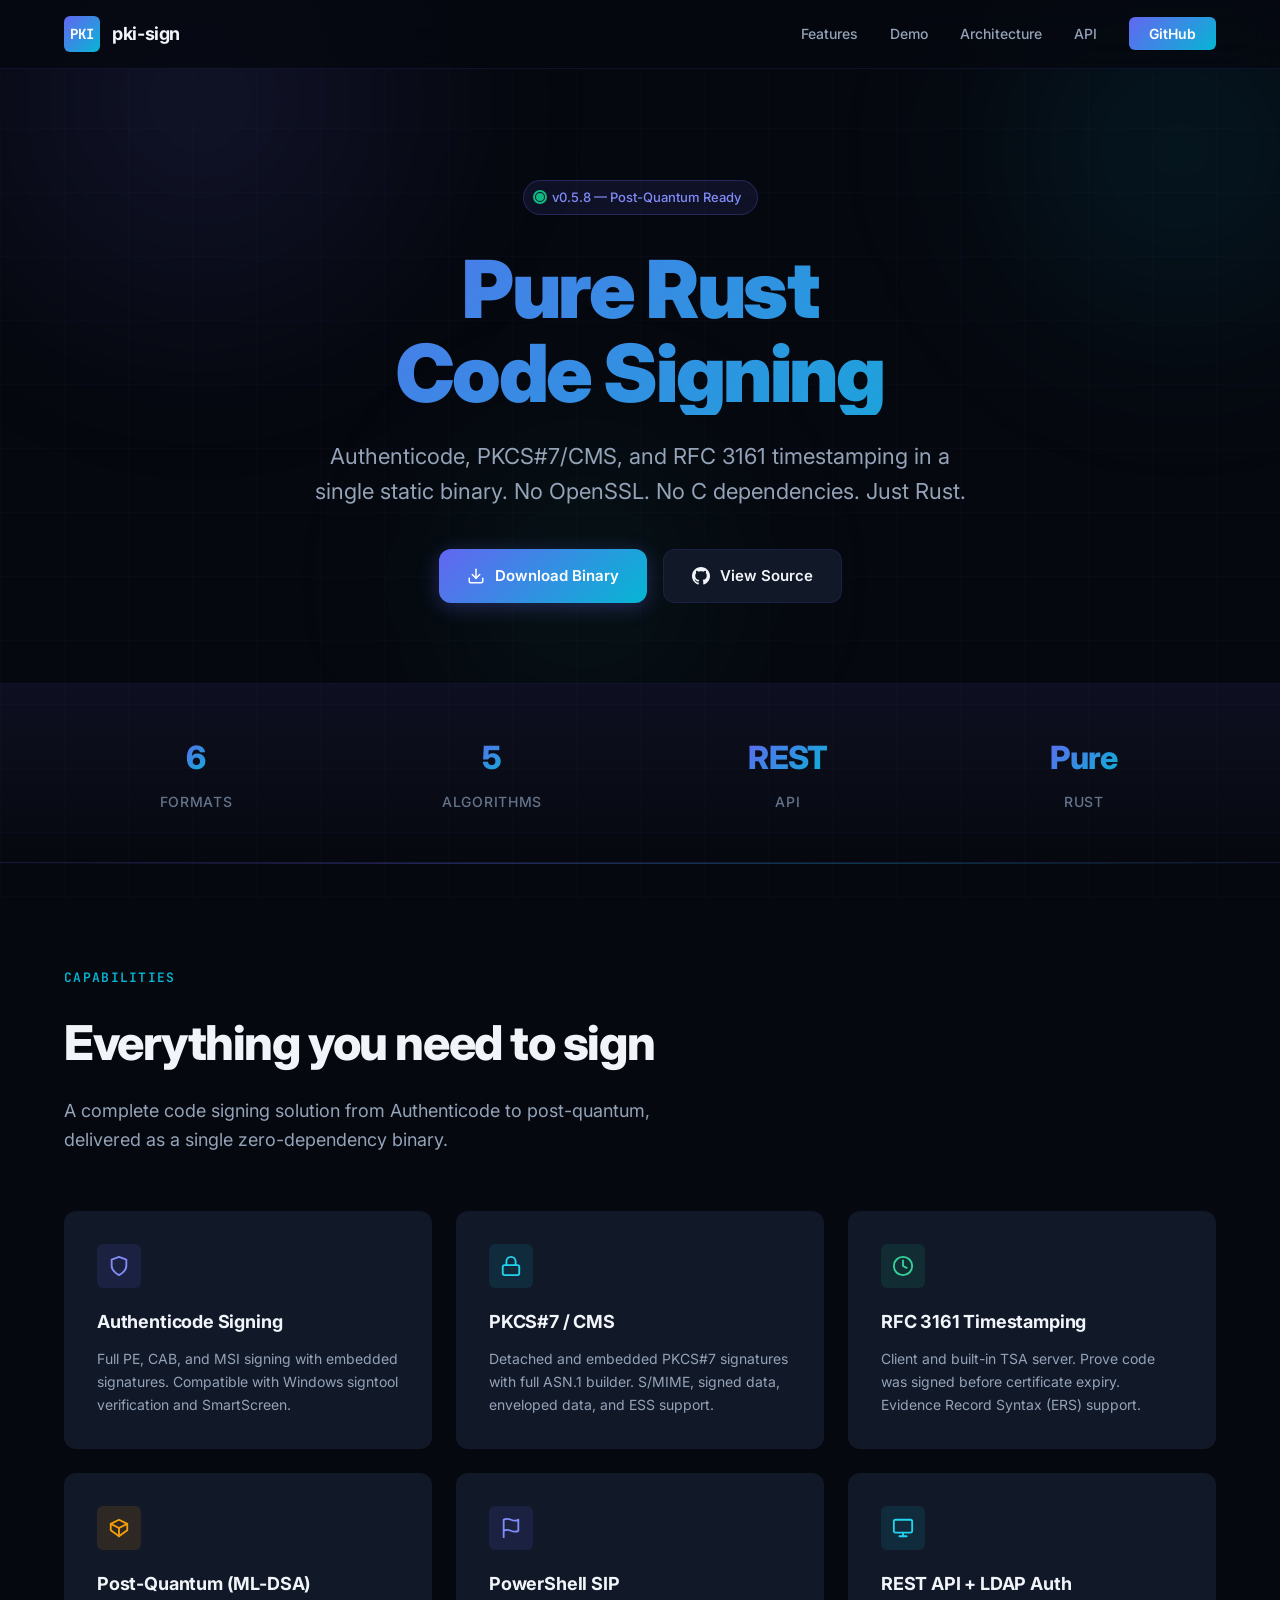
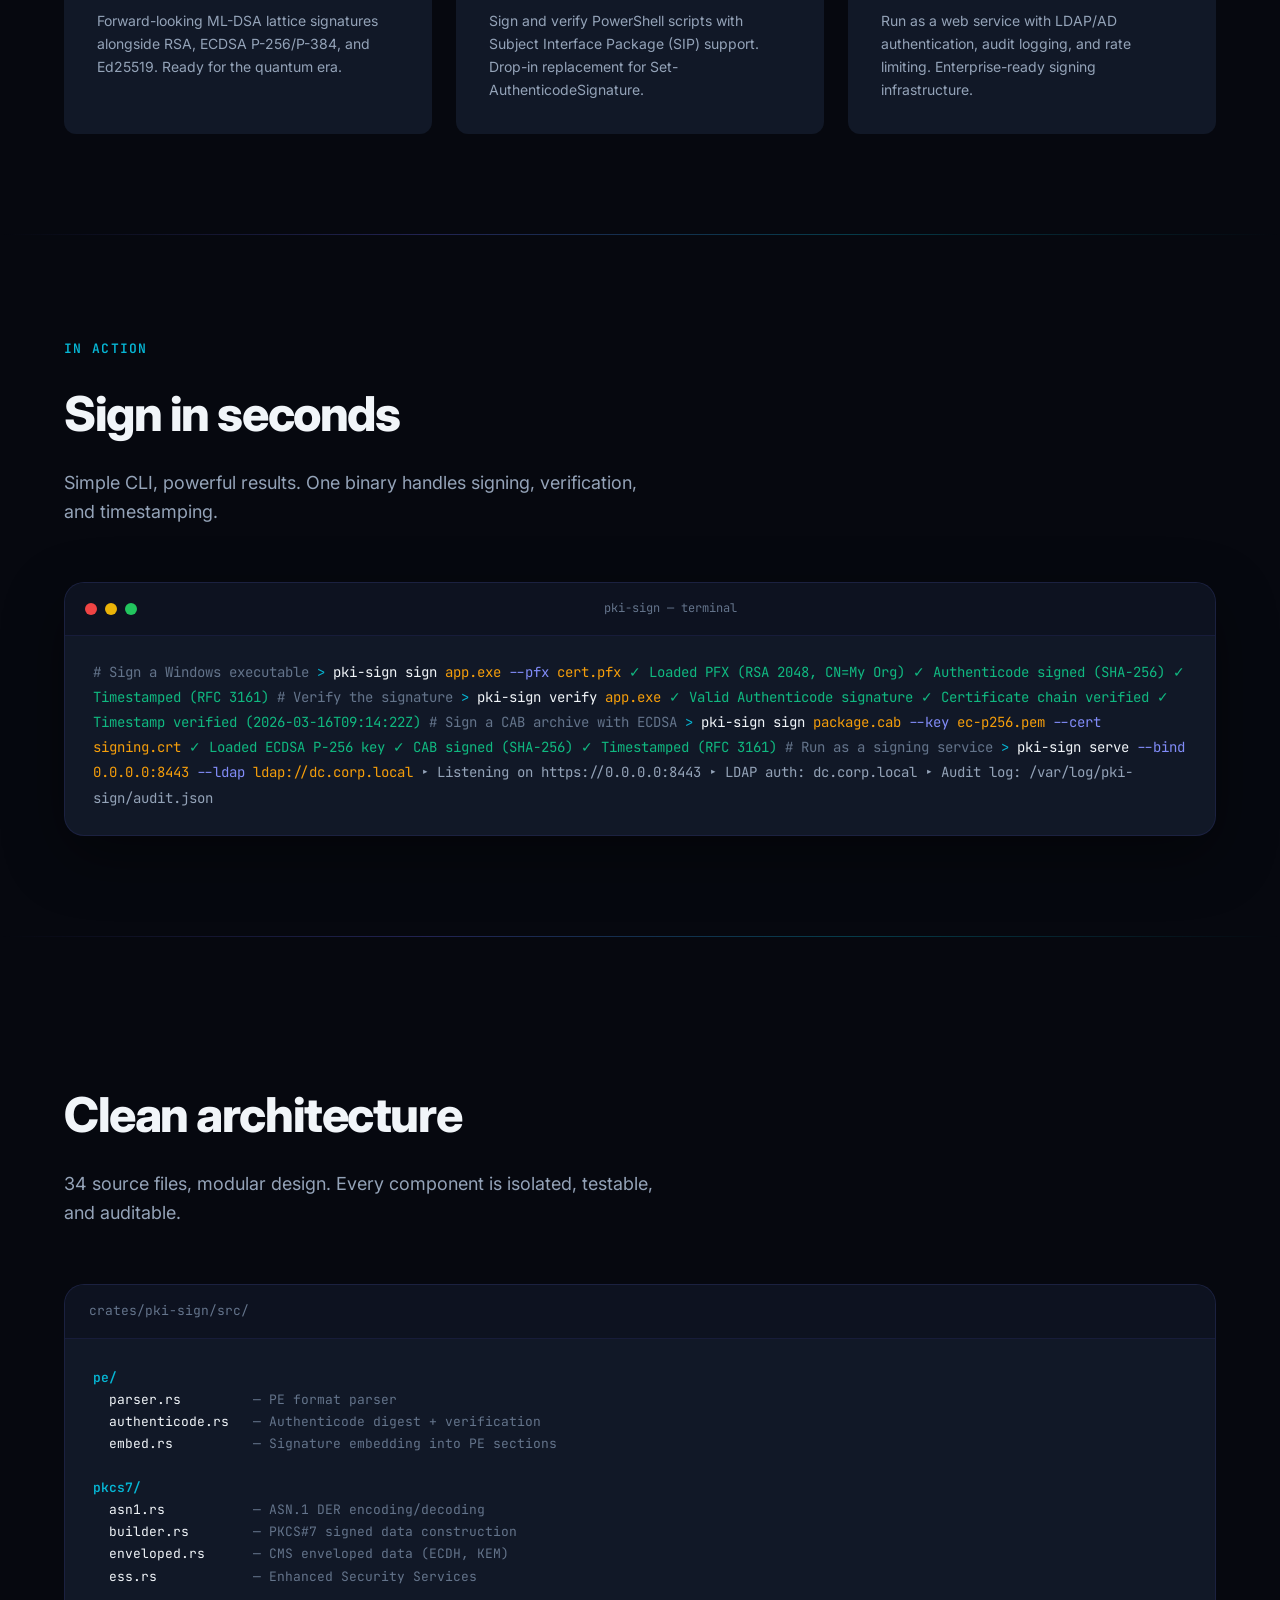
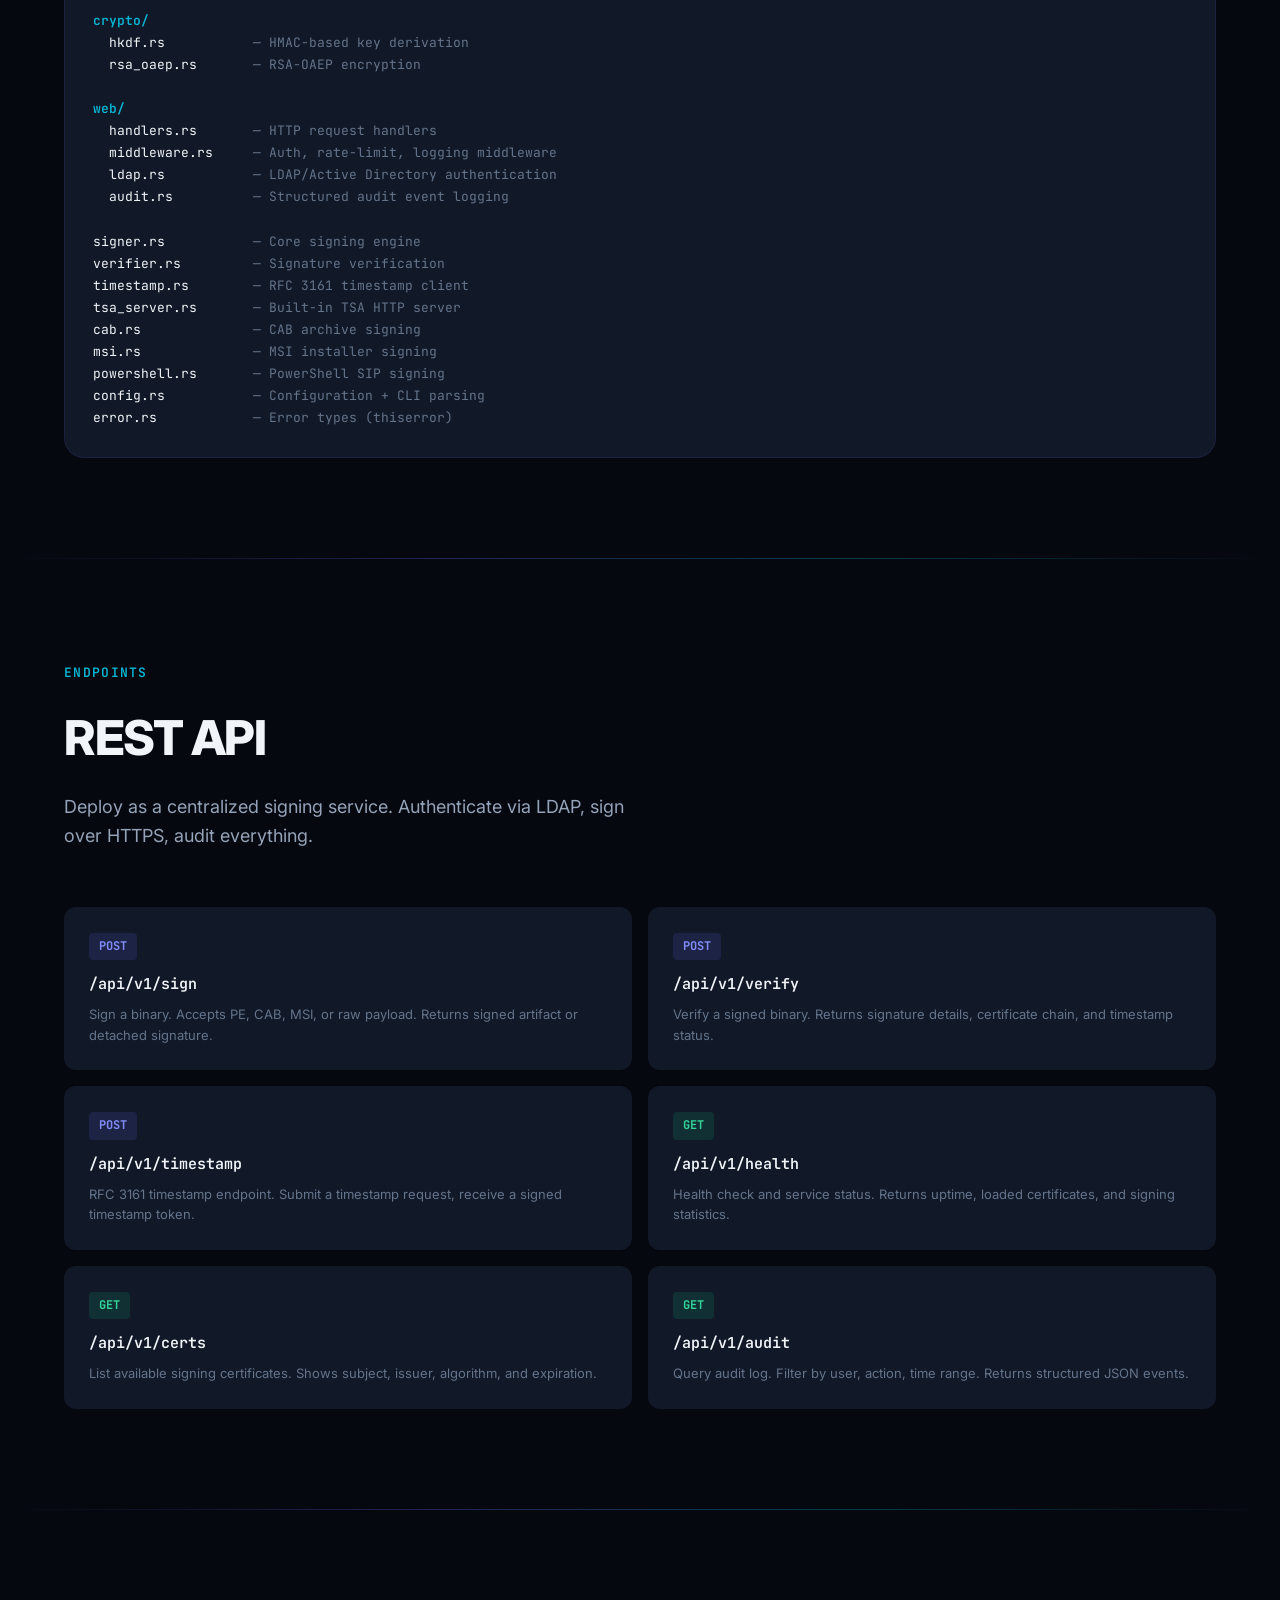
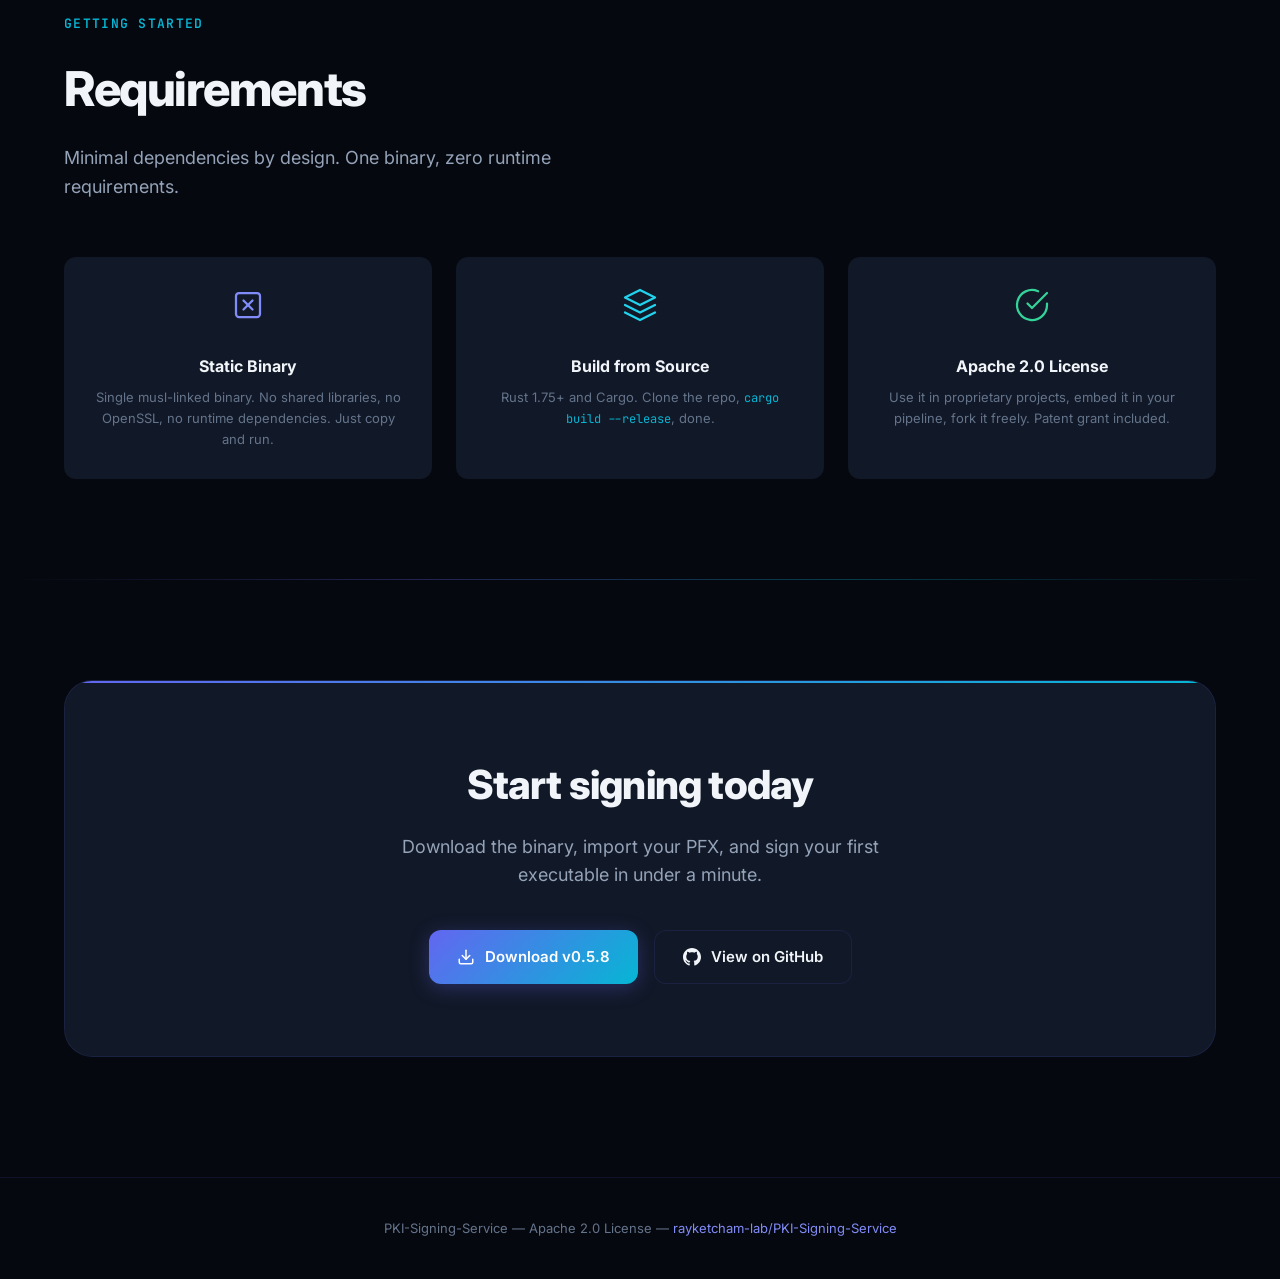
==== commit 2641fab6: "security: v0.5.8 — body-limit pre-buffer, rustls-webpki CVE fixes, demos P1 hardening: multipart upl" ====
--- a/docs/index.html
+++ b/docs/index.html
@@ -859,7 +859,7 @@
     <div class="container">
       <div class="badge">
         <span class="badge-dot"></span>
-        v0.5.3 &mdash; Post-Quantum Ready
+        v0.5.8 &mdash; Post-Quantum Ready
       </div>
       <h1 class="hero-title">Pure Rust<br>Code Signing</h1>
       <p class="hero-subtitle">
@@ -1144,7 +1144,7 @@
         <div class="cta-buttons">
           <a href="https://github.com/rayketcham-lab/PKI-Signing-Service/releases" class="btn btn-primary">
             <svg viewBox="0 0 24 24" fill="none" stroke="currentColor" stroke-width="2" stroke-linecap="round" stroke-linejoin="round"><path d="M21 15v4a2 2 0 0 1-2 2H5a2 2 0 0 1-2-2v-4"/><polyline points="7 10 12 15 17 10"/><line x1="12" y1="15" x2="12" y2="3"/></svg>
-            Download v0.5.3
+            Download v0.5.8
           </a>
           <a href="https://github.com/rayketcham-lab/PKI-Signing-Service" class="btn btn-secondary">
             <svg viewBox="0 0 24 24" fill="currentColor"><path d="M12 0c-6.626 0-12 5.373-12 12 0 5.302 3.438 9.8 8.207 11.387.599.111.793-.261.793-.577v-2.234c-3.338.726-4.033-1.416-4.033-1.416-.546-1.387-1.333-1.756-1.333-1.756-1.089-.745.083-.729.083-.729 1.205.084 1.839 1.237 1.839 1.237 1.07 1.834 2.807 1.304 3.492.997.107-.775.418-1.305.762-1.604-2.665-.305-5.467-1.334-5.467-5.931 0-1.311.469-2.381 1.236-3.221-.124-.303-.535-1.524.117-3.176 0 0 1.008-.322 3.301 1.23.957-.266 1.983-.399 3.003-.404 1.02.005 2.047.138 3.006.404 2.291-1.552 3.297-1.23 3.297-1.23.653 1.653.242 2.874.118 3.176.77.84 1.235 1.911 1.235 3.221 0 4.609-2.807 5.624-5.479 5.921.43.372.823 1.102.823 2.222v3.293c0 .319.192.694.801.576 4.765-1.589 8.199-6.086 8.199-11.386 0-6.627-5.373-12-12-12z"/></svg>
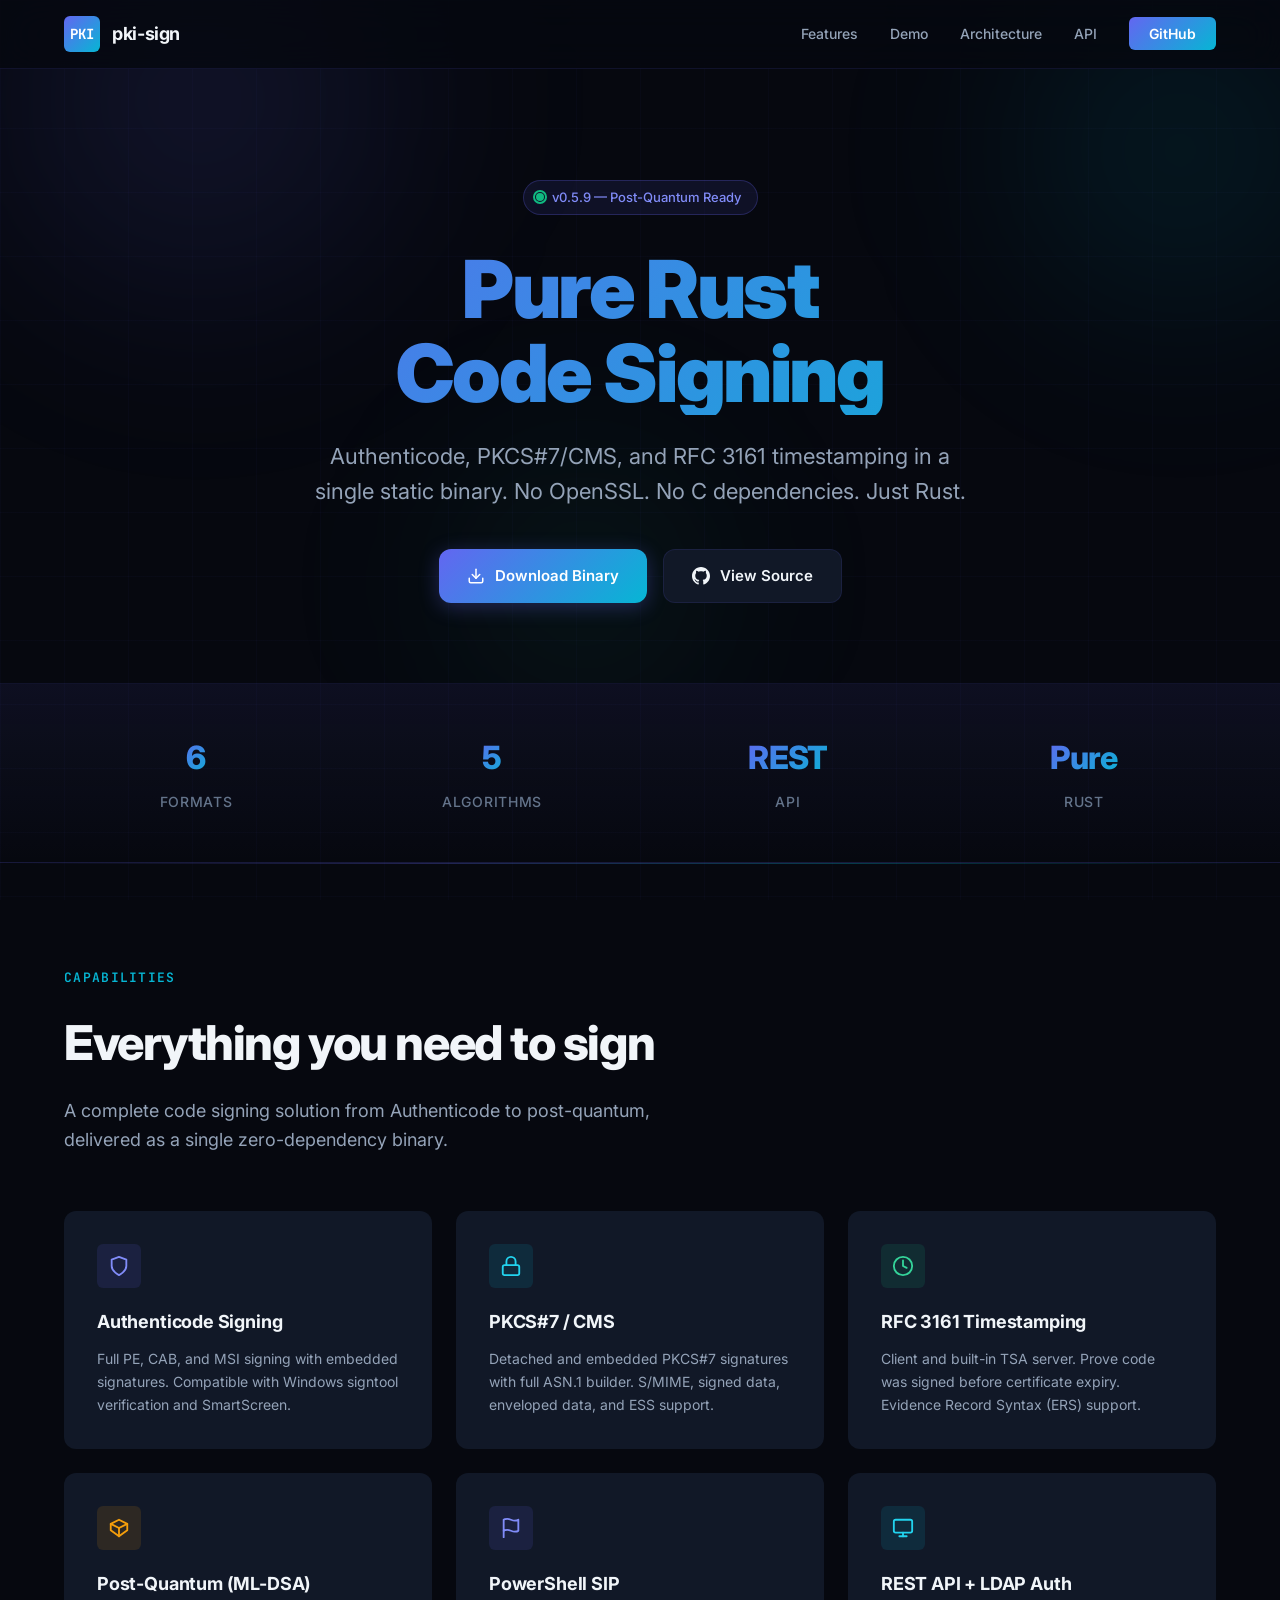
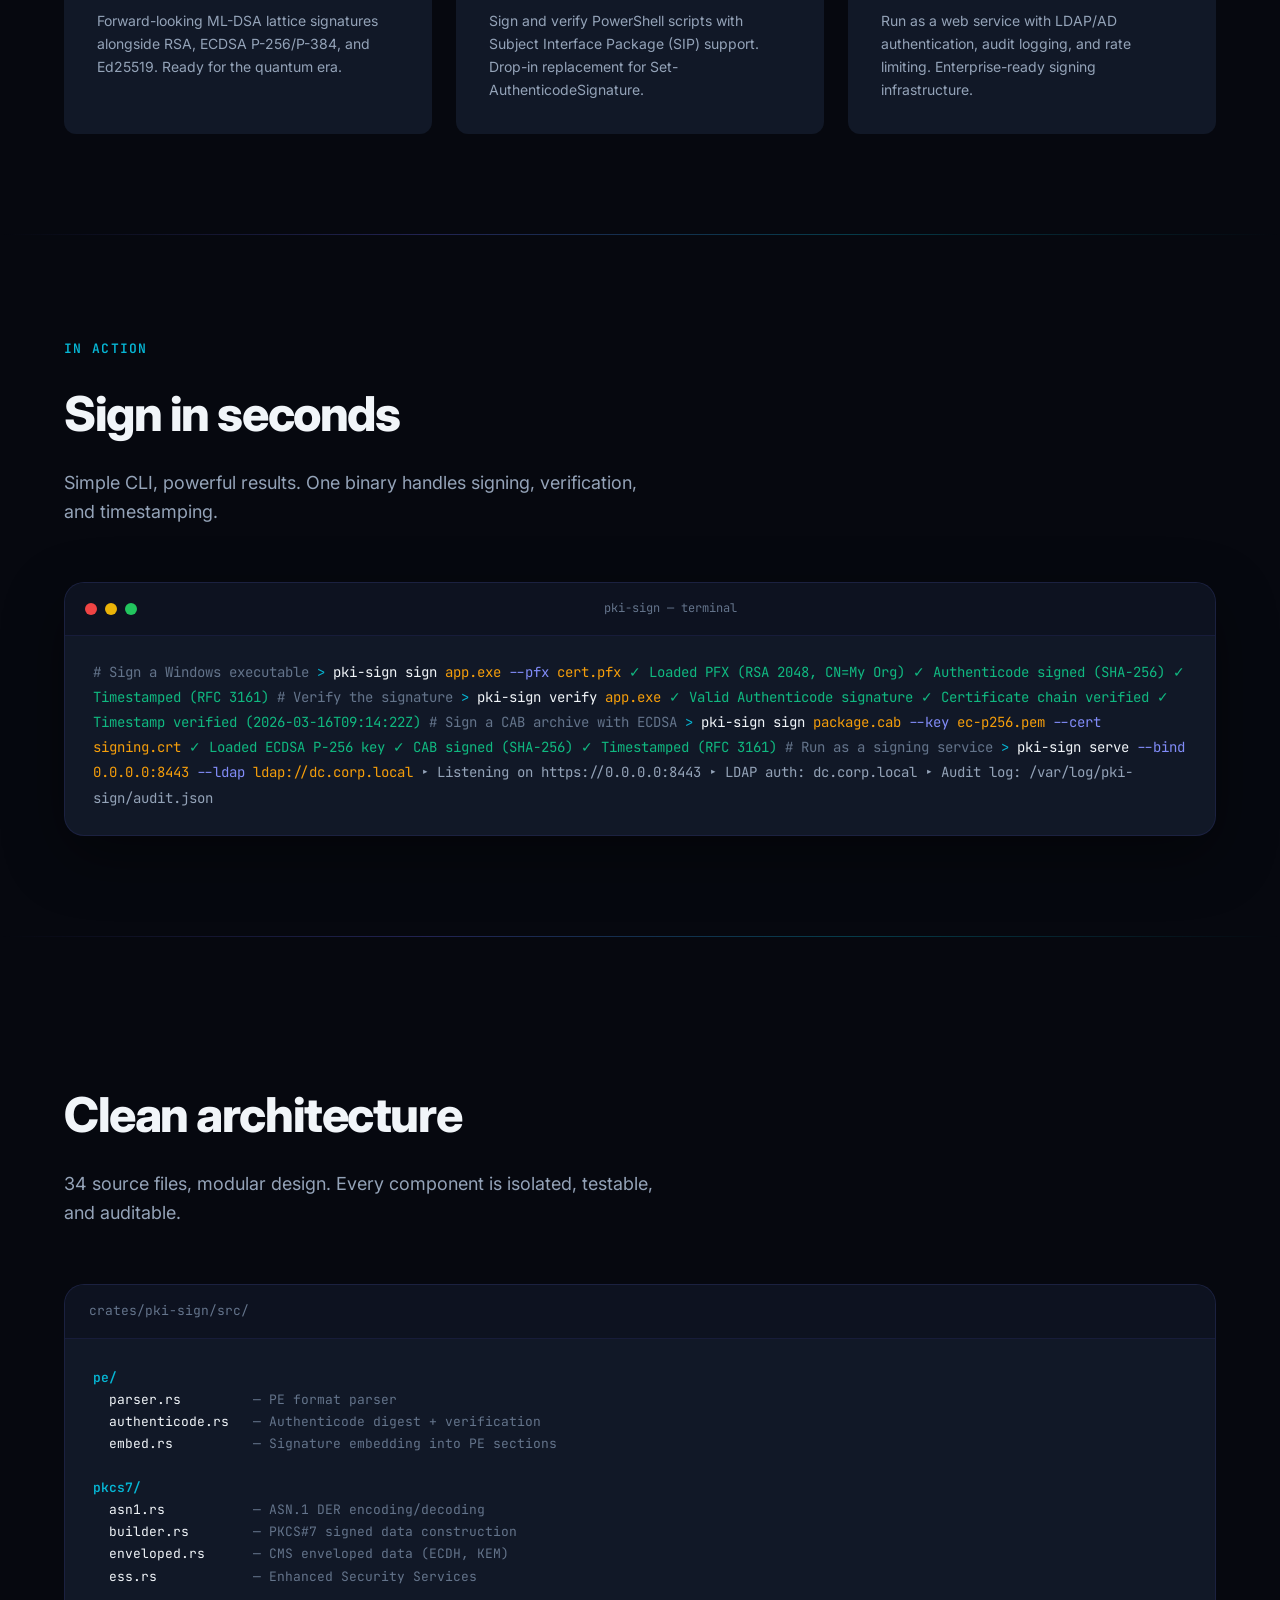
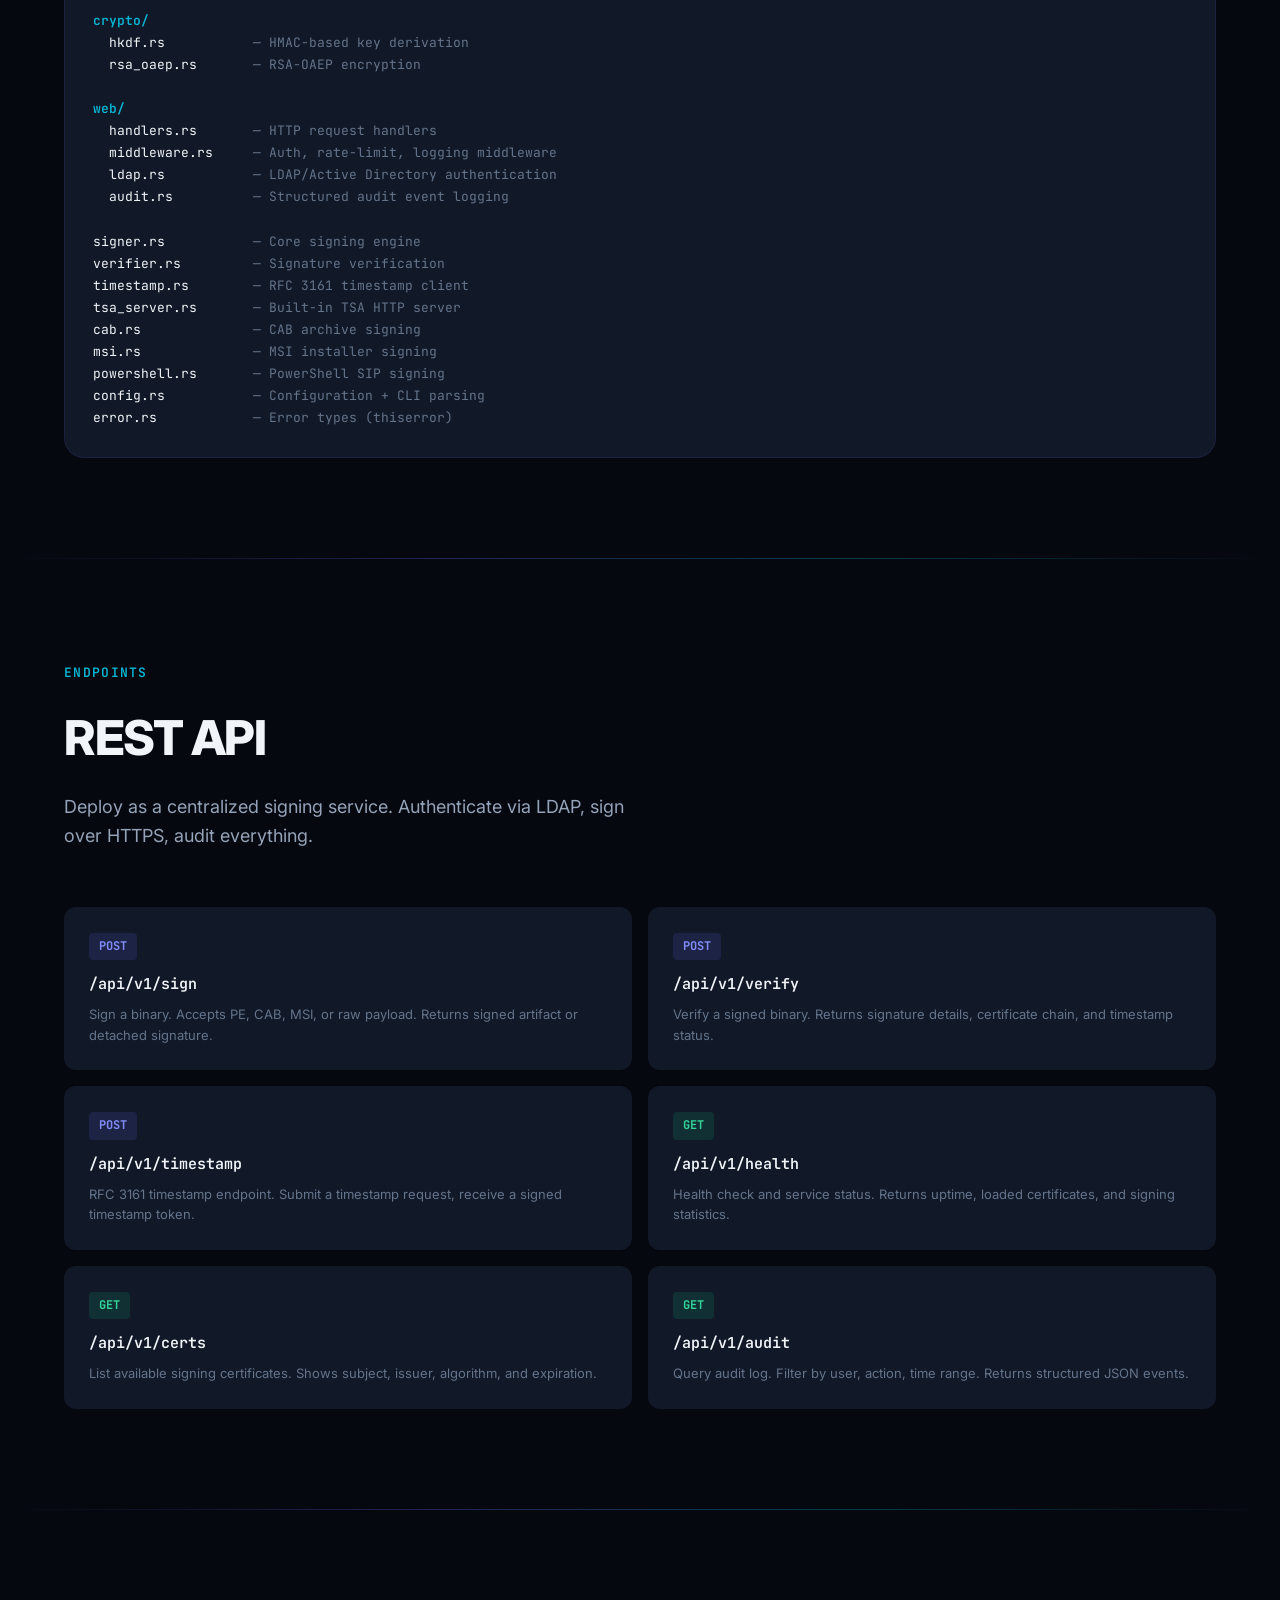
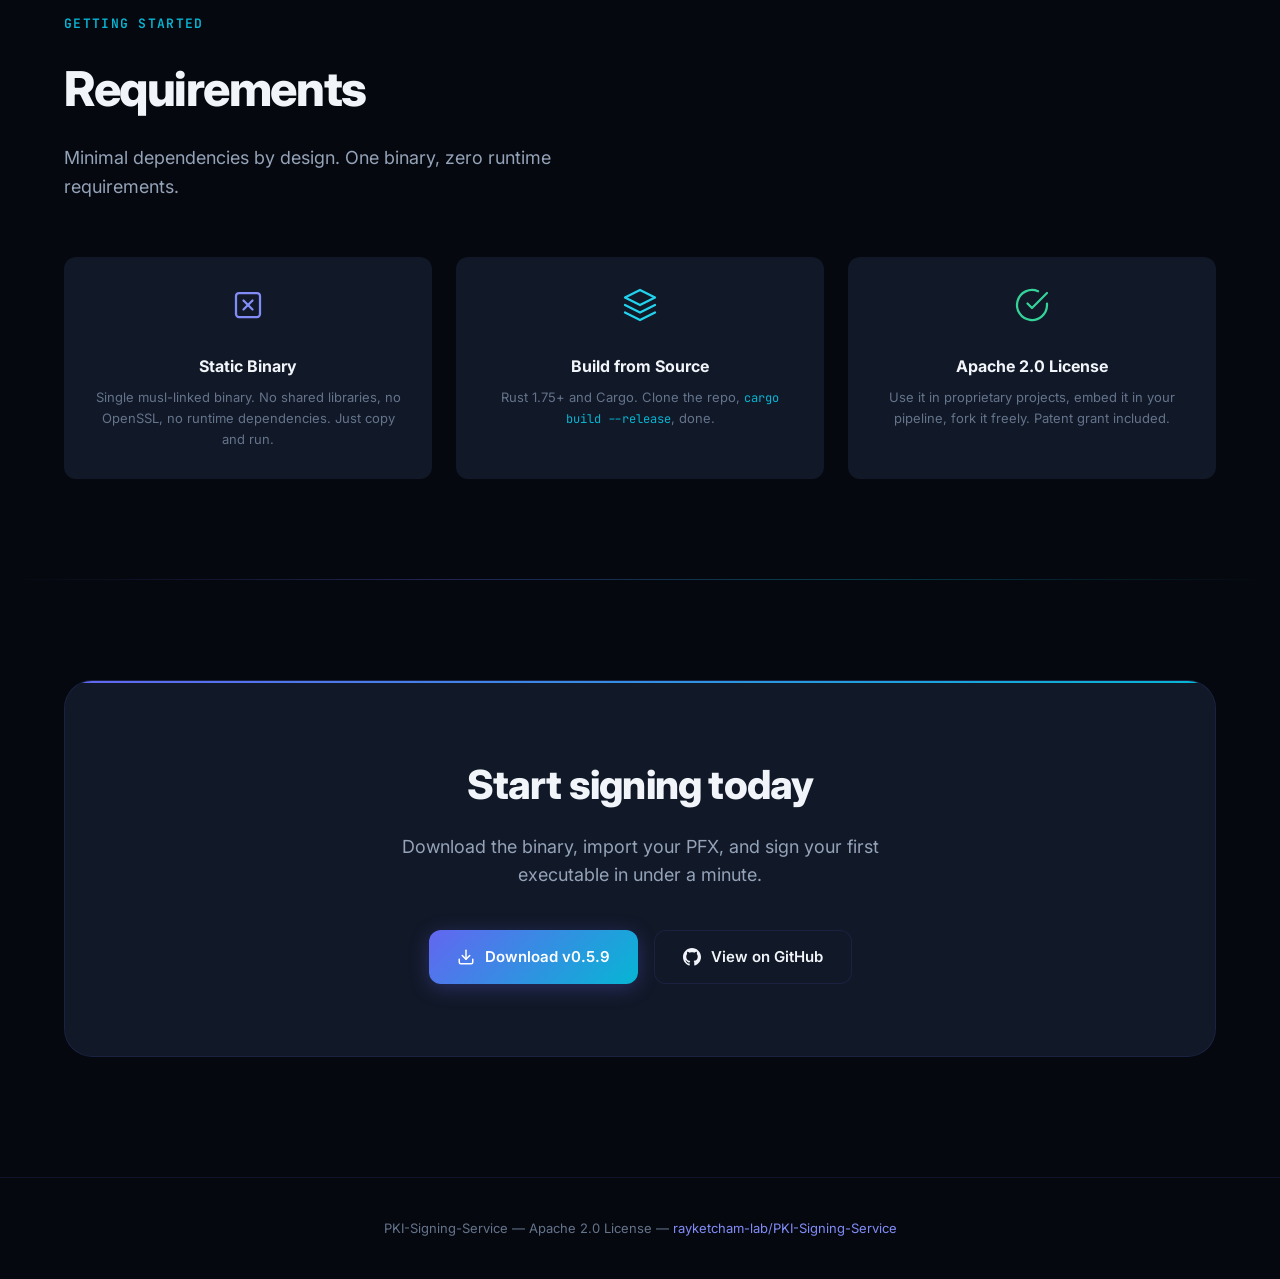
==== commit fe5246b9: "security: v0.5.9 — CSRF Origin guard, supply-chain floors, release hardening Security - CSRF Origin " ====
--- a/docs/index.html
+++ b/docs/index.html
@@ -859,7 +859,7 @@
     <div class="container">
       <div class="badge">
         <span class="badge-dot"></span>
-        v0.5.8 &mdash; Post-Quantum Ready
+        v0.5.9 &mdash; Post-Quantum Ready
       </div>
       <h1 class="hero-title">Pure Rust<br>Code Signing</h1>
       <p class="hero-subtitle">
@@ -1144,7 +1144,7 @@
         <div class="cta-buttons">
           <a href="https://github.com/rayketcham-lab/PKI-Signing-Service/releases" class="btn btn-primary">
             <svg viewBox="0 0 24 24" fill="none" stroke="currentColor" stroke-width="2" stroke-linecap="round" stroke-linejoin="round"><path d="M21 15v4a2 2 0 0 1-2 2H5a2 2 0 0 1-2-2v-4"/><polyline points="7 10 12 15 17 10"/><line x1="12" y1="15" x2="12" y2="3"/></svg>
-            Download v0.5.8
+            Download v0.5.9
           </a>
           <a href="https://github.com/rayketcham-lab/PKI-Signing-Service" class="btn btn-secondary">
             <svg viewBox="0 0 24 24" fill="currentColor"><path d="M12 0c-6.626 0-12 5.373-12 12 0 5.302 3.438 9.8 8.207 11.387.599.111.793-.261.793-.577v-2.234c-3.338.726-4.033-1.416-4.033-1.416-.546-1.387-1.333-1.756-1.333-1.756-1.089-.745.083-.729.083-.729 1.205.084 1.839 1.237 1.839 1.237 1.07 1.834 2.807 1.304 3.492.997.107-.775.418-1.305.762-1.604-2.665-.305-5.467-1.334-5.467-5.931 0-1.311.469-2.381 1.236-3.221-.124-.303-.535-1.524.117-3.176 0 0 1.008-.322 3.301 1.23.957-.266 1.983-.399 3.003-.404 1.02.005 2.047.138 3.006.404 2.291-1.552 3.297-1.23 3.297-1.23.653 1.653.242 2.874.118 3.176.77.84 1.235 1.911 1.235 3.221 0 4.609-2.807 5.624-5.479 5.921.43.372.823 1.102.823 2.222v3.293c0 .319.192.694.801.576 4.765-1.589 8.199-6.086 8.199-11.386 0-6.627-5.373-12-12-12z"/></svg>
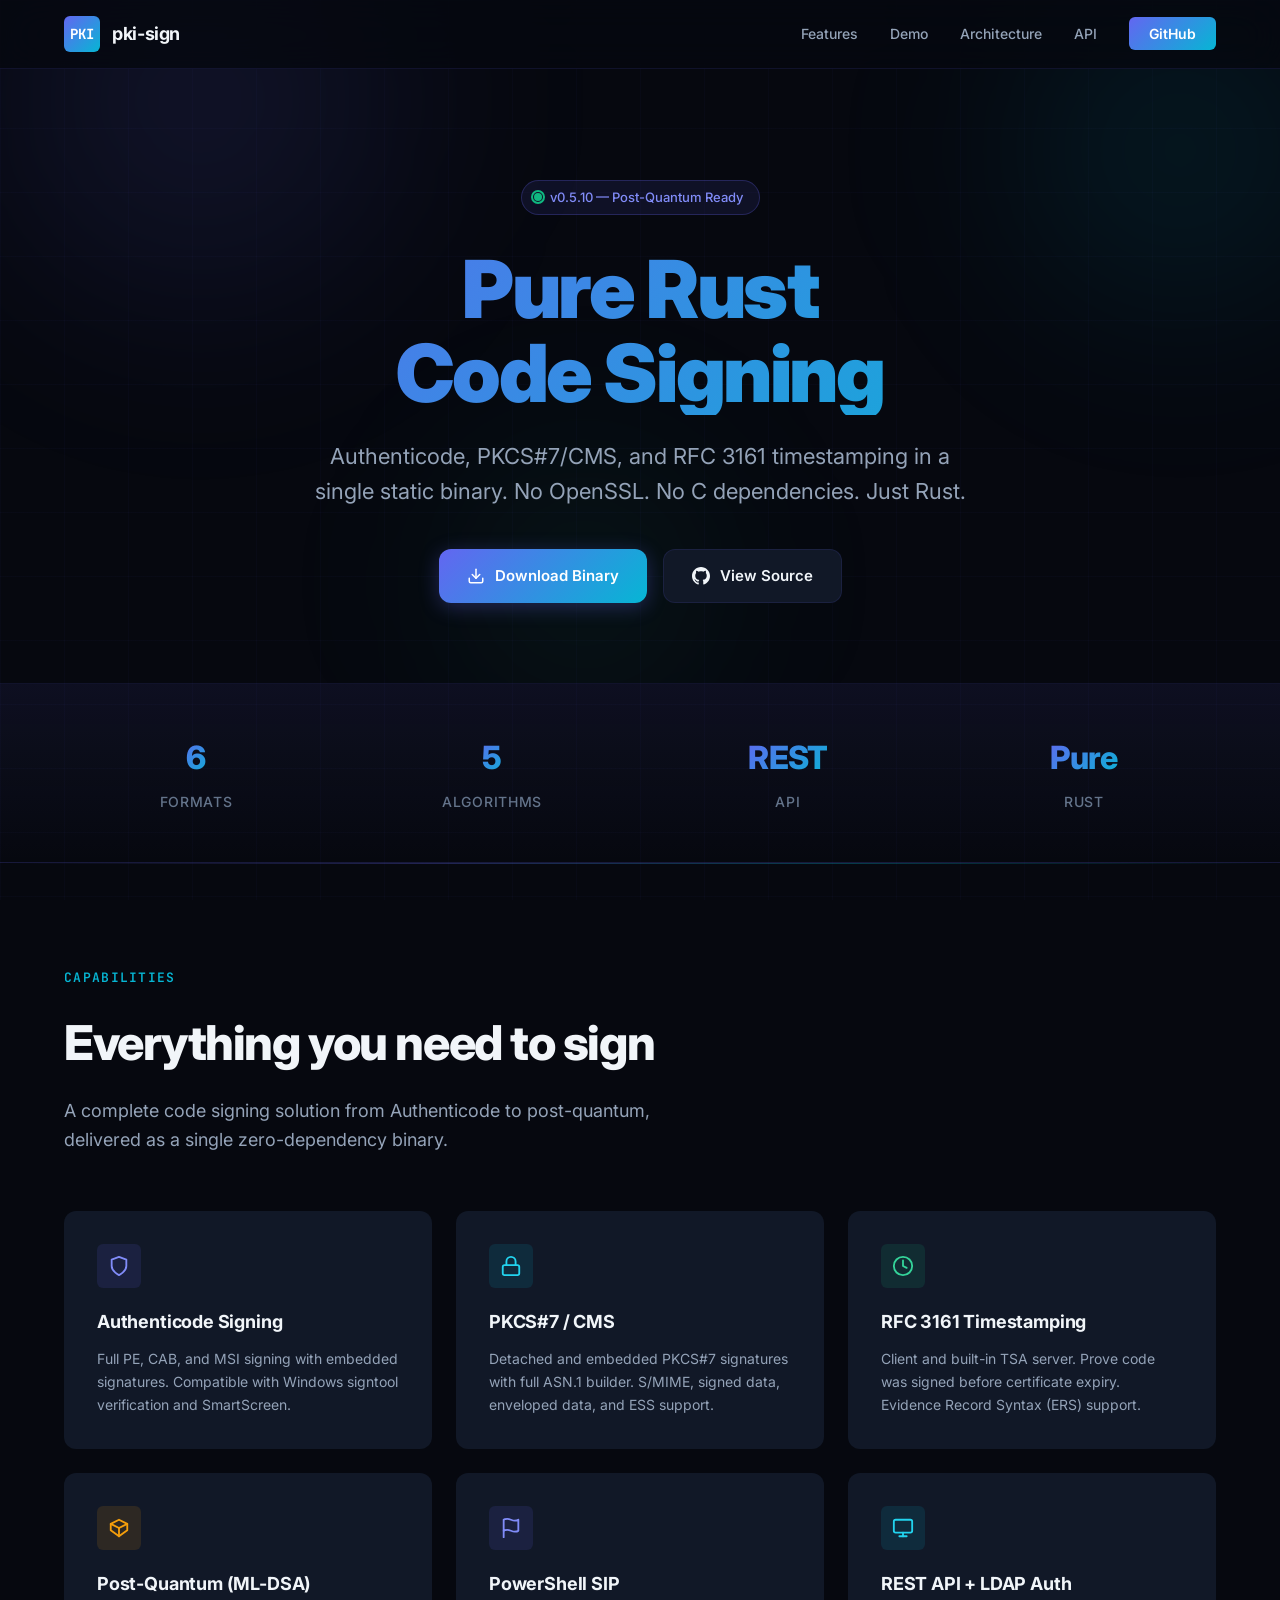
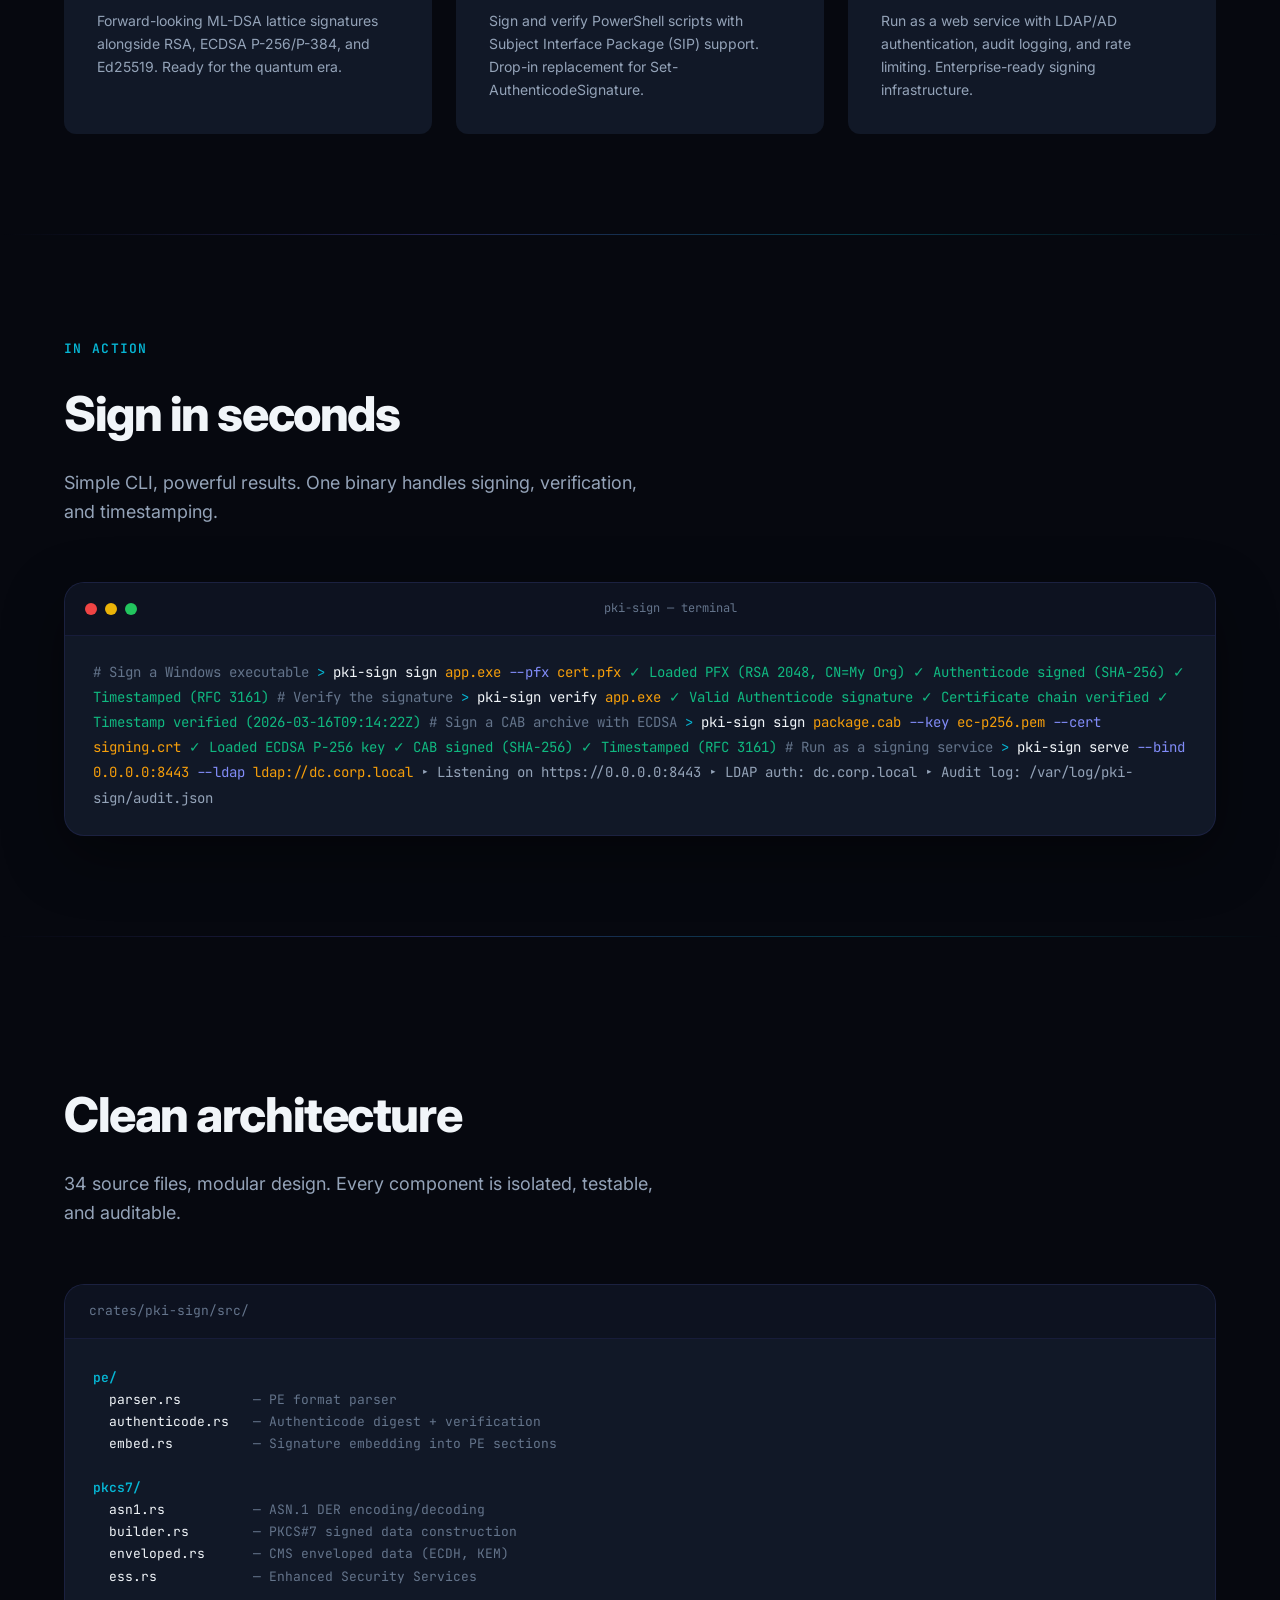
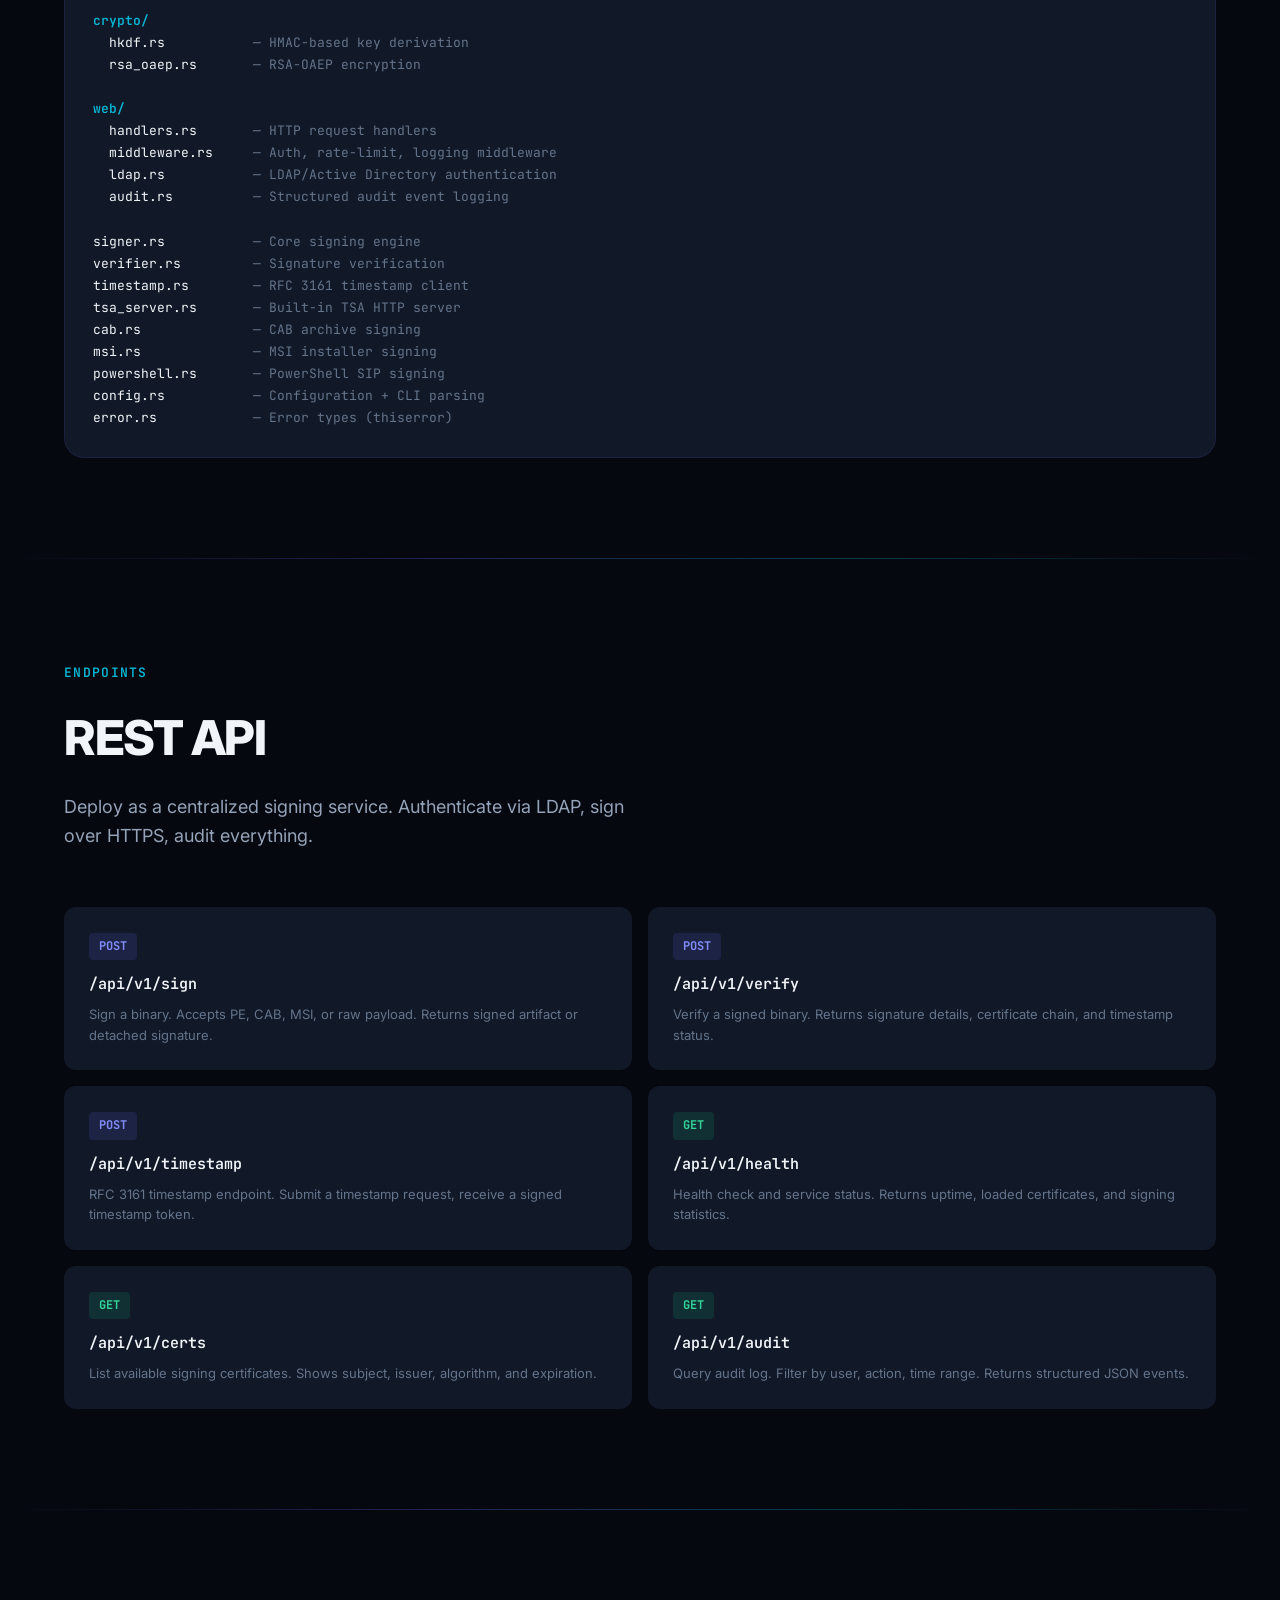
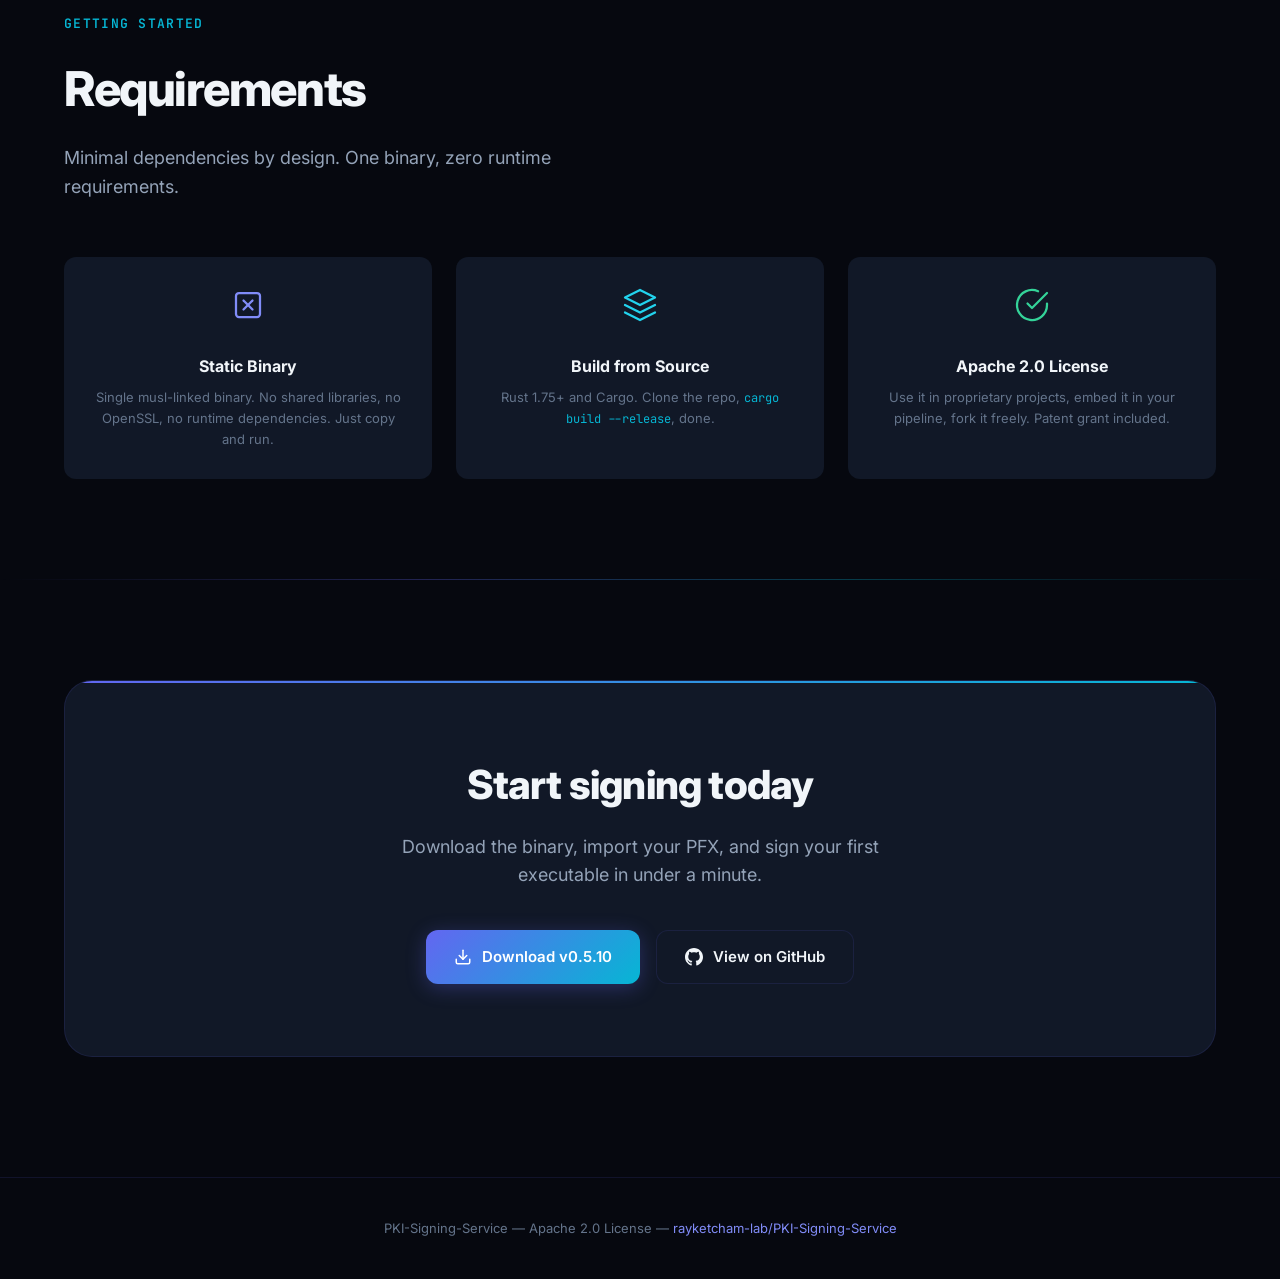
==== commit dc56ef36: "security: v0.5.10 — cosign bundle-only release fix v0.5.9 release workflow failed at the post-sign e" ====
--- a/docs/index.html
+++ b/docs/index.html
@@ -859,7 +859,7 @@
     <div class="container">
       <div class="badge">
         <span class="badge-dot"></span>
-        v0.5.9 &mdash; Post-Quantum Ready
+        v0.5.10 &mdash; Post-Quantum Ready
       </div>
       <h1 class="hero-title">Pure Rust<br>Code Signing</h1>
       <p class="hero-subtitle">
@@ -1144,7 +1144,7 @@
         <div class="cta-buttons">
           <a href="https://github.com/rayketcham-lab/PKI-Signing-Service/releases" class="btn btn-primary">
             <svg viewBox="0 0 24 24" fill="none" stroke="currentColor" stroke-width="2" stroke-linecap="round" stroke-linejoin="round"><path d="M21 15v4a2 2 0 0 1-2 2H5a2 2 0 0 1-2-2v-4"/><polyline points="7 10 12 15 17 10"/><line x1="12" y1="15" x2="12" y2="3"/></svg>
-            Download v0.5.9
+            Download v0.5.10
           </a>
           <a href="https://github.com/rayketcham-lab/PKI-Signing-Service" class="btn btn-secondary">
             <svg viewBox="0 0 24 24" fill="currentColor"><path d="M12 0c-6.626 0-12 5.373-12 12 0 5.302 3.438 9.8 8.207 11.387.599.111.793-.261.793-.577v-2.234c-3.338.726-4.033-1.416-4.033-1.416-.546-1.387-1.333-1.756-1.333-1.756-1.089-.745.083-.729.083-.729 1.205.084 1.839 1.237 1.839 1.237 1.07 1.834 2.807 1.304 3.492.997.107-.775.418-1.305.762-1.604-2.665-.305-5.467-1.334-5.467-5.931 0-1.311.469-2.381 1.236-3.221-.124-.303-.535-1.524.117-3.176 0 0 1.008-.322 3.301 1.23.957-.266 1.983-.399 3.003-.404 1.02.005 2.047.138 3.006.404 2.291-1.552 3.297-1.23 3.297-1.23.653 1.653.242 2.874.118 3.176.77.84 1.235 1.911 1.235 3.221 0 4.609-2.807 5.624-5.479 5.921.43.372.823 1.102.823 2.222v3.293c0 .319.192.694.801.576 4.765-1.589 8.199-6.086 8.199-11.386 0-6.627-5.373-12-12-12z"/></svg>
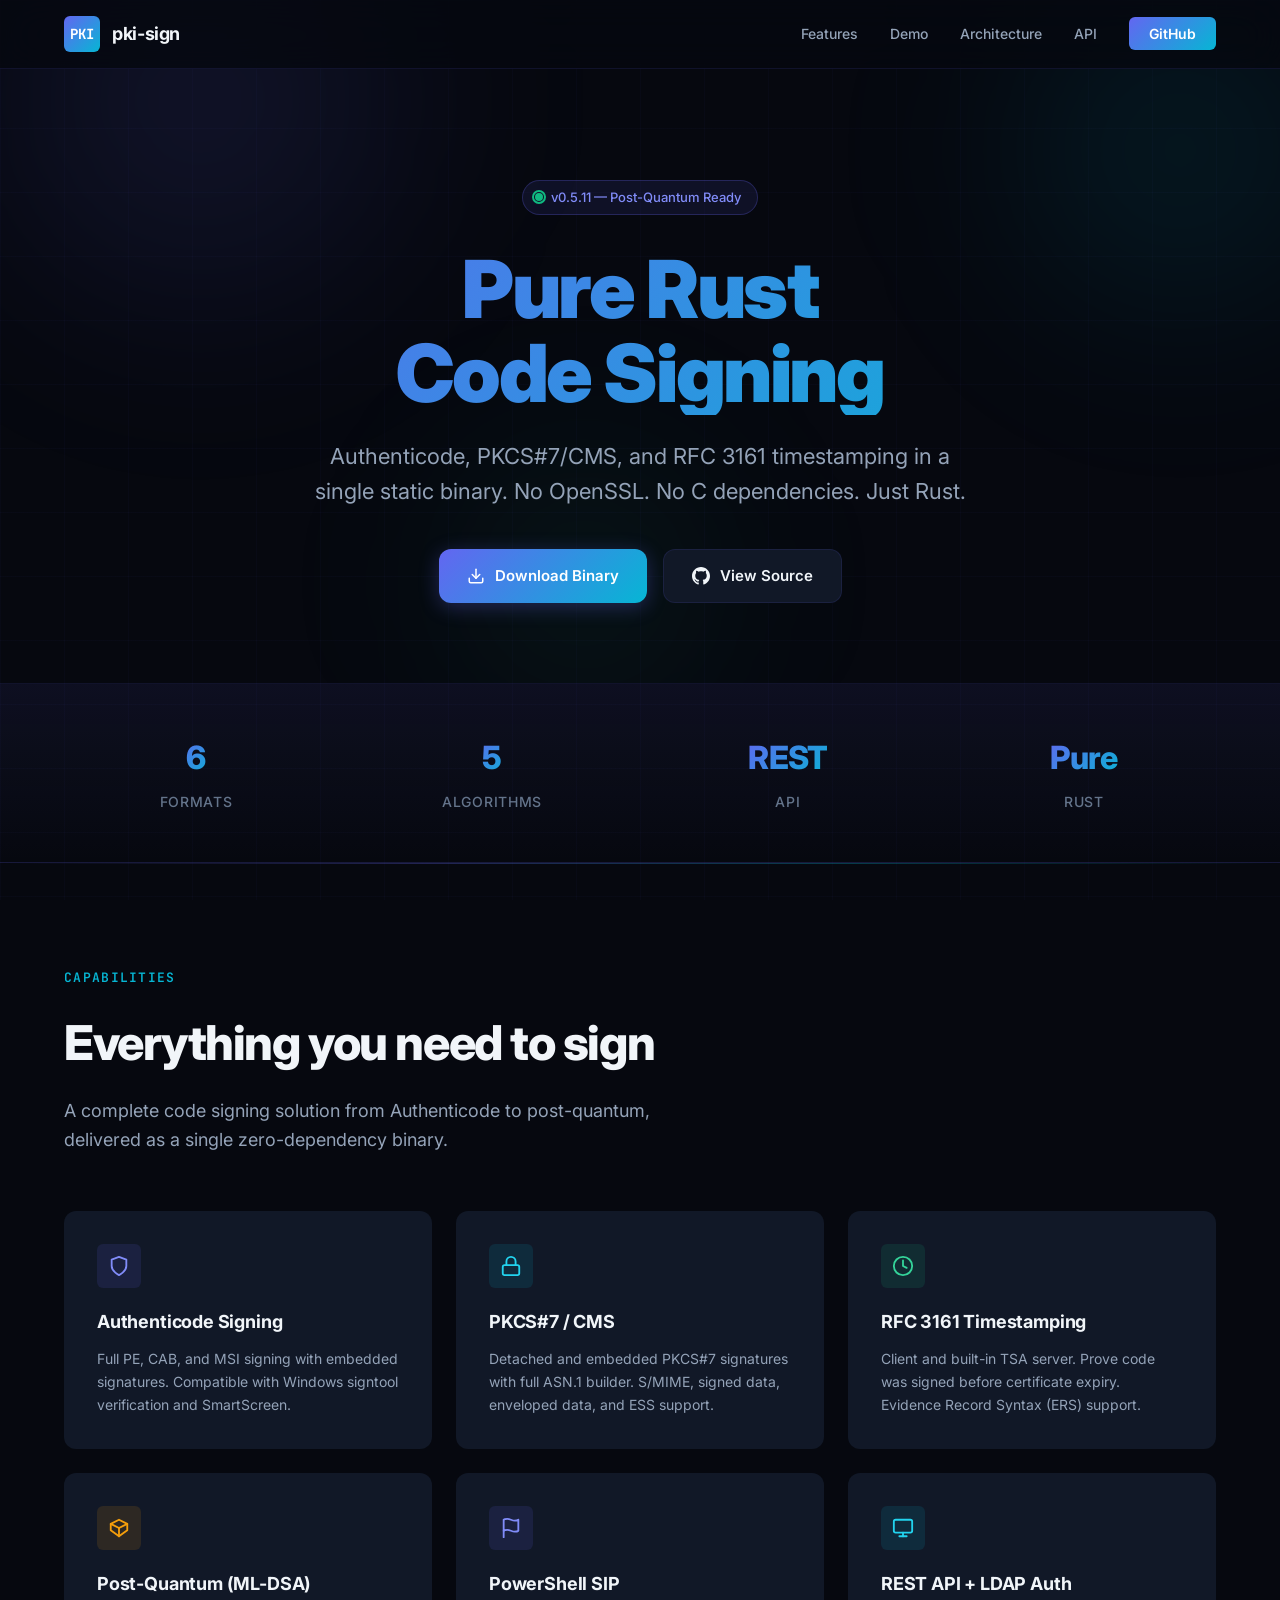
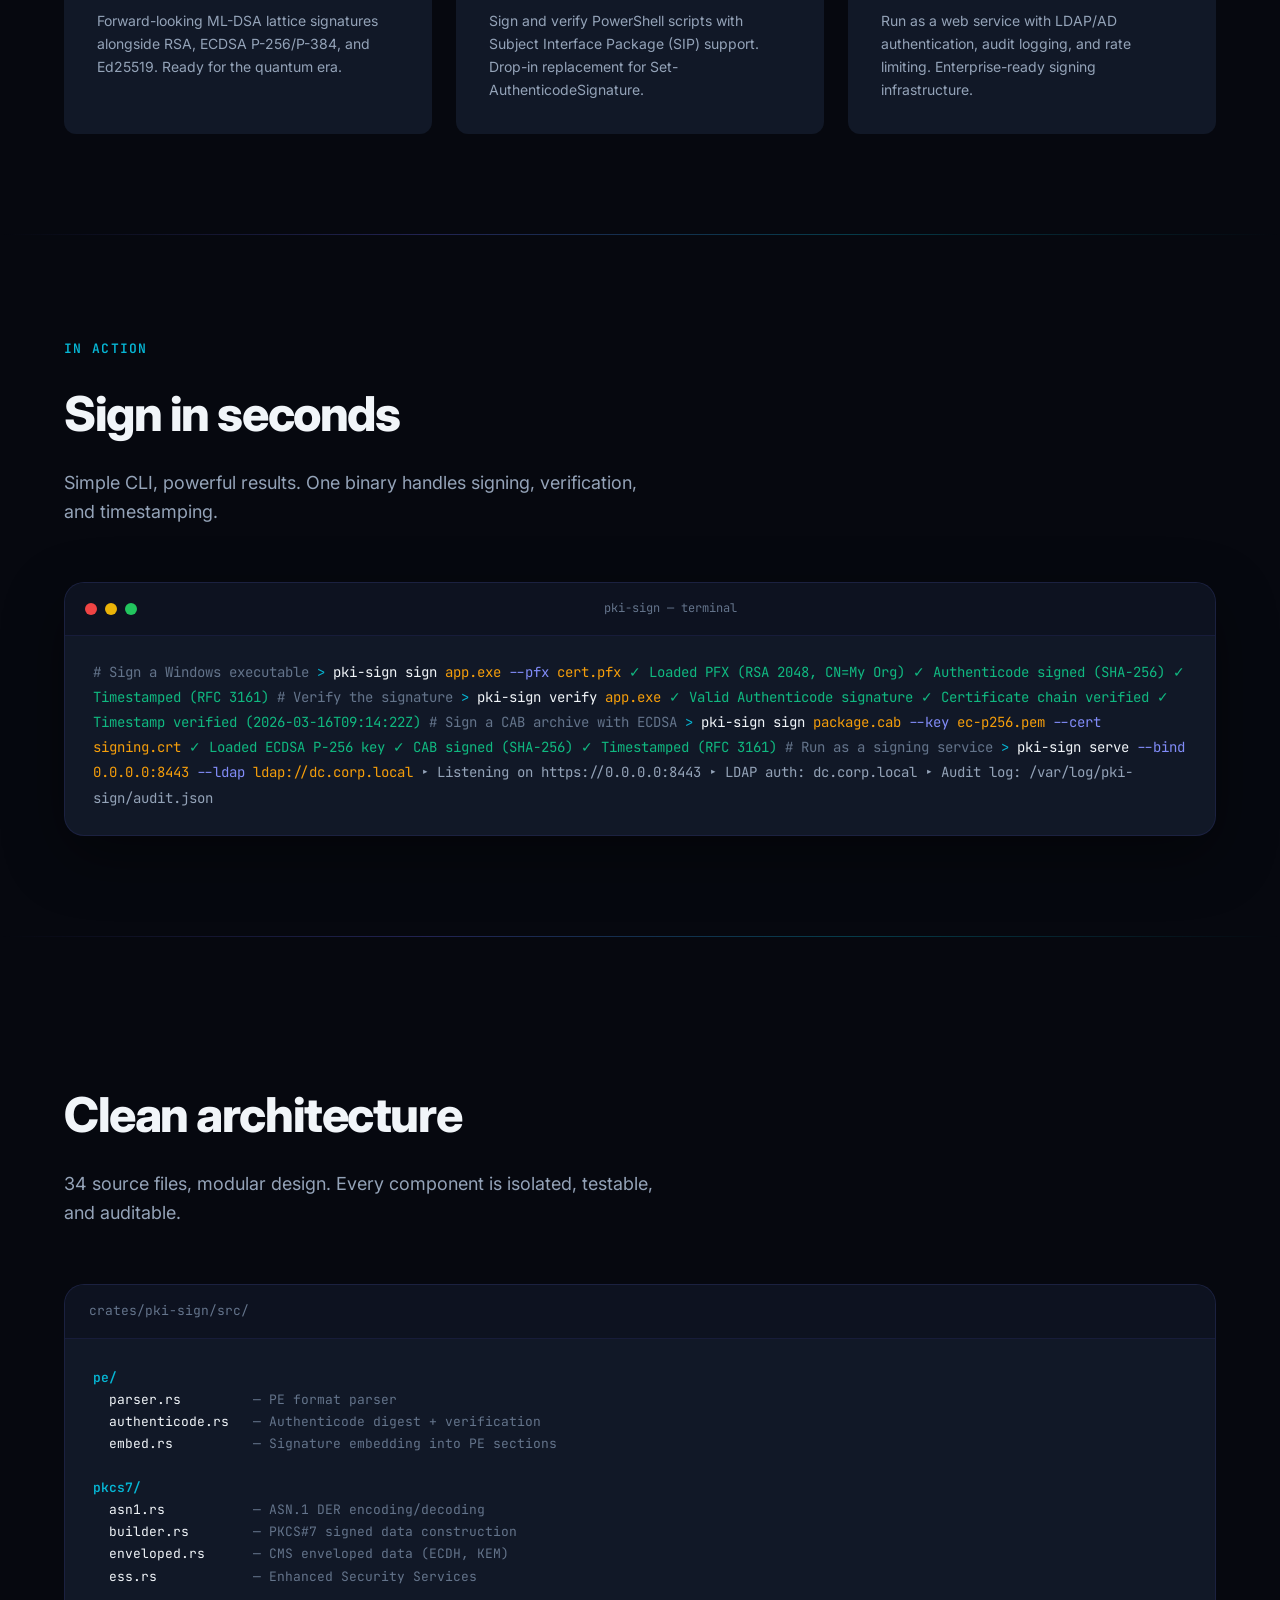
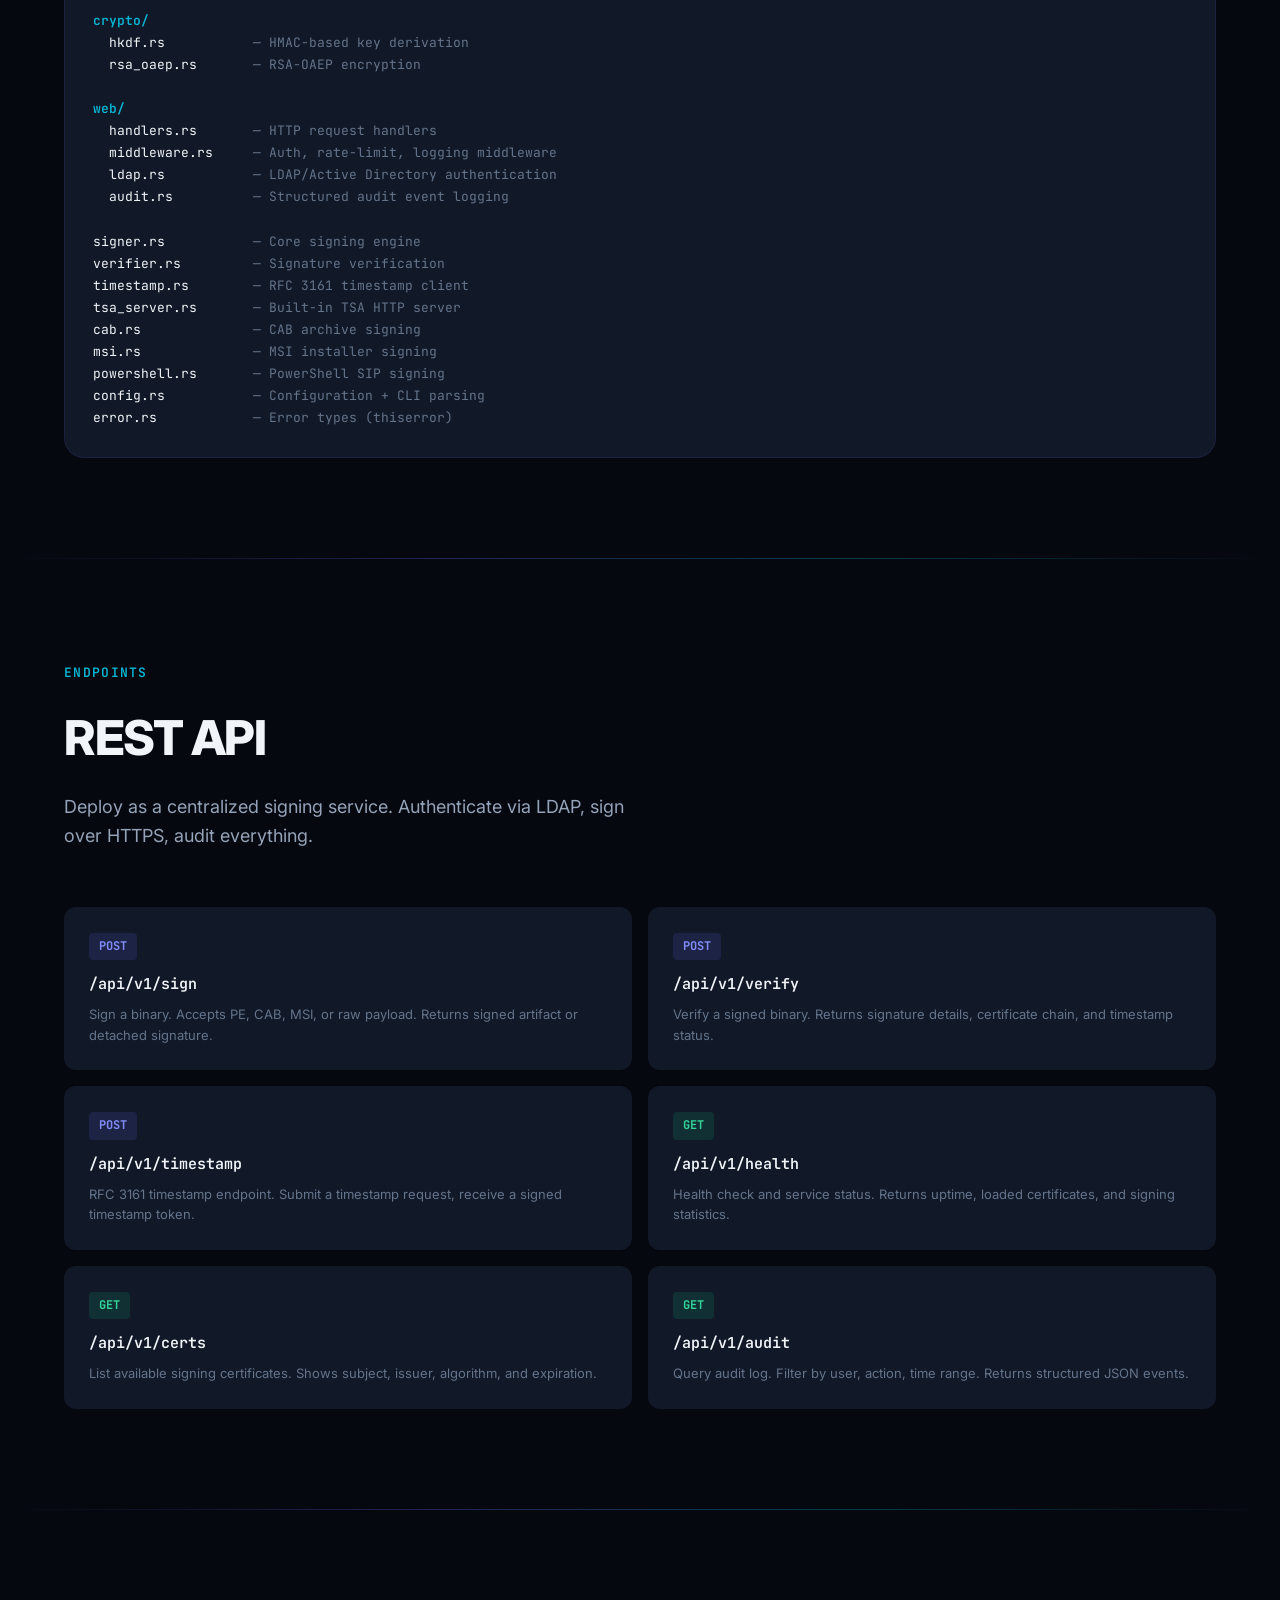
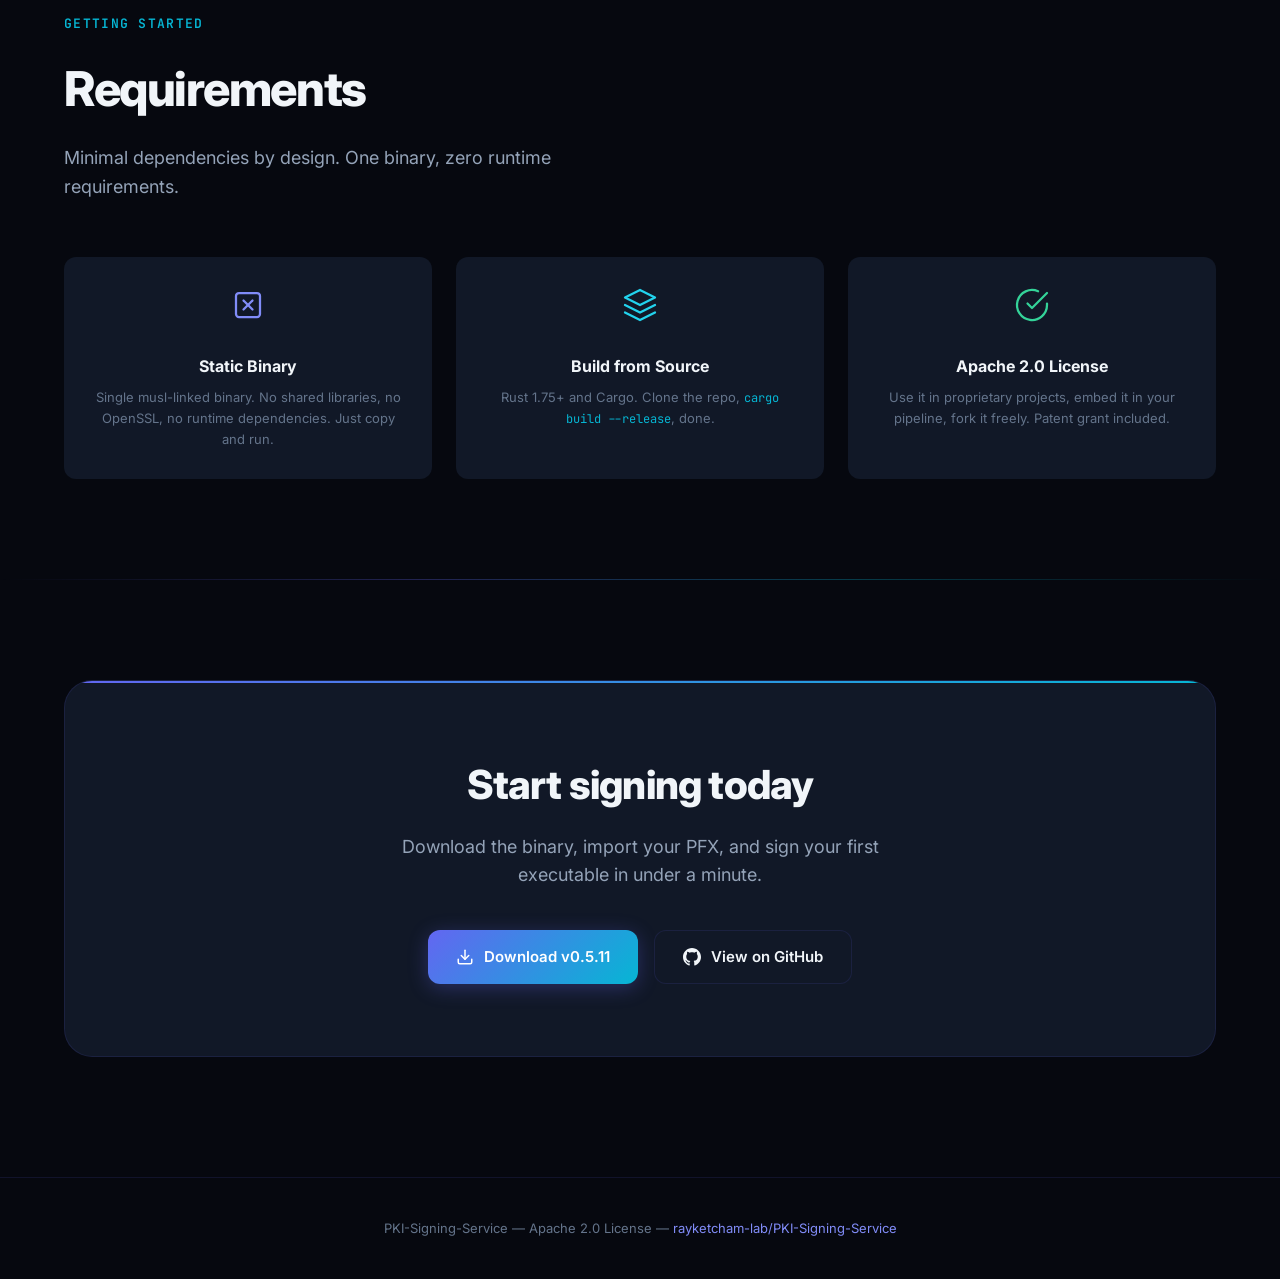
==== commit 6ef22b9a: "fix: v0.5.11 — rustfmt fix in release_assets test CI Gate Format check failed on v0.5.10 because rus" ====
--- a/docs/index.html
+++ b/docs/index.html
@@ -859,7 +859,7 @@
     <div class="container">
       <div class="badge">
         <span class="badge-dot"></span>
-        v0.5.10 &mdash; Post-Quantum Ready
+        v0.5.11 &mdash; Post-Quantum Ready
       </div>
       <h1 class="hero-title">Pure Rust<br>Code Signing</h1>
       <p class="hero-subtitle">
@@ -1144,7 +1144,7 @@
         <div class="cta-buttons">
           <a href="https://github.com/rayketcham-lab/PKI-Signing-Service/releases" class="btn btn-primary">
             <svg viewBox="0 0 24 24" fill="none" stroke="currentColor" stroke-width="2" stroke-linecap="round" stroke-linejoin="round"><path d="M21 15v4a2 2 0 0 1-2 2H5a2 2 0 0 1-2-2v-4"/><polyline points="7 10 12 15 17 10"/><line x1="12" y1="15" x2="12" y2="3"/></svg>
-            Download v0.5.10
+            Download v0.5.11
           </a>
           <a href="https://github.com/rayketcham-lab/PKI-Signing-Service" class="btn btn-secondary">
             <svg viewBox="0 0 24 24" fill="currentColor"><path d="M12 0c-6.626 0-12 5.373-12 12 0 5.302 3.438 9.8 8.207 11.387.599.111.793-.261.793-.577v-2.234c-3.338.726-4.033-1.416-4.033-1.416-.546-1.387-1.333-1.756-1.333-1.756-1.089-.745.083-.729.083-.729 1.205.084 1.839 1.237 1.839 1.237 1.07 1.834 2.807 1.304 3.492.997.107-.775.418-1.305.762-1.604-2.665-.305-5.467-1.334-5.467-5.931 0-1.311.469-2.381 1.236-3.221-.124-.303-.535-1.524.117-3.176 0 0 1.008-.322 3.301 1.23.957-.266 1.983-.399 3.003-.404 1.02.005 2.047.138 3.006.404 2.291-1.552 3.297-1.23 3.297-1.23.653 1.653.242 2.874.118 3.176.77.84 1.235 1.911 1.235 3.221 0 4.609-2.807 5.624-5.479 5.921.43.372.823 1.102.823 2.222v3.293c0 .319.192.694.801.576 4.765-1.589 8.199-6.086 8.199-11.386 0-6.627-5.373-12-12-12z"/></svg>
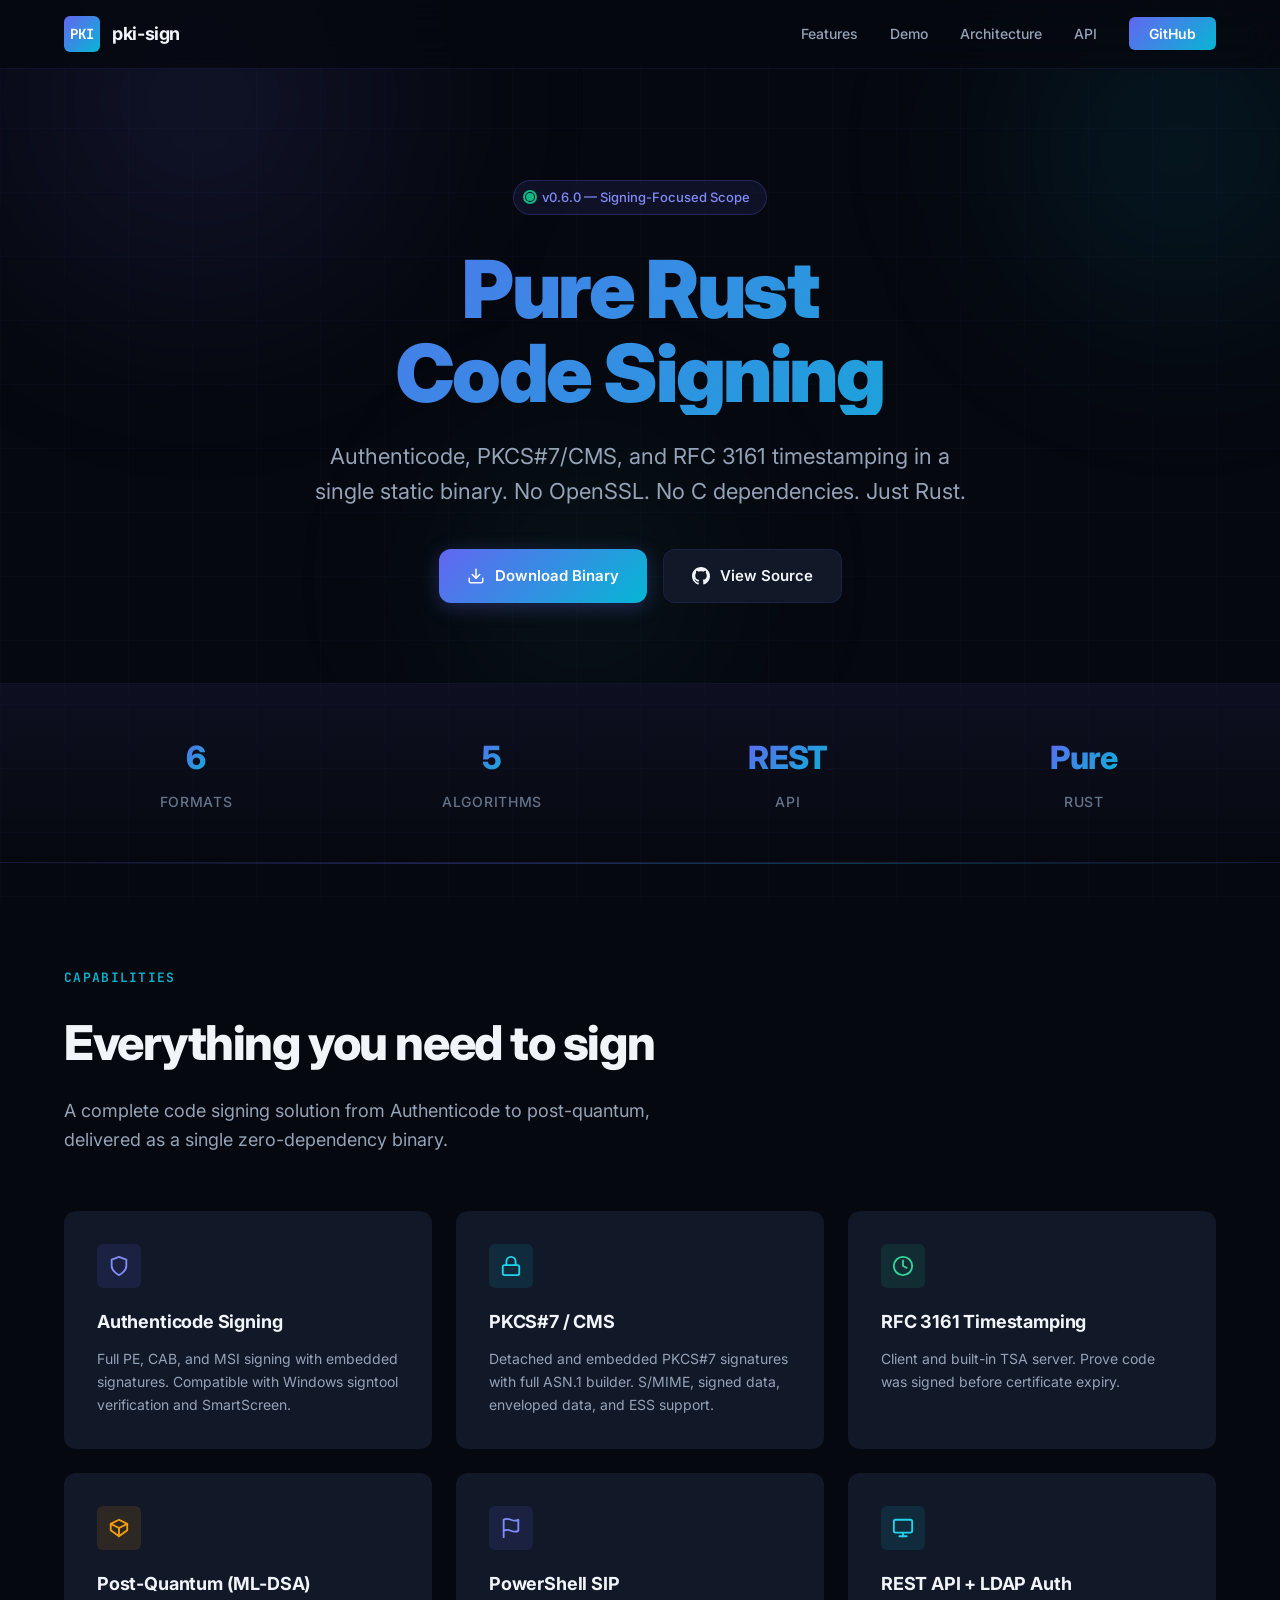
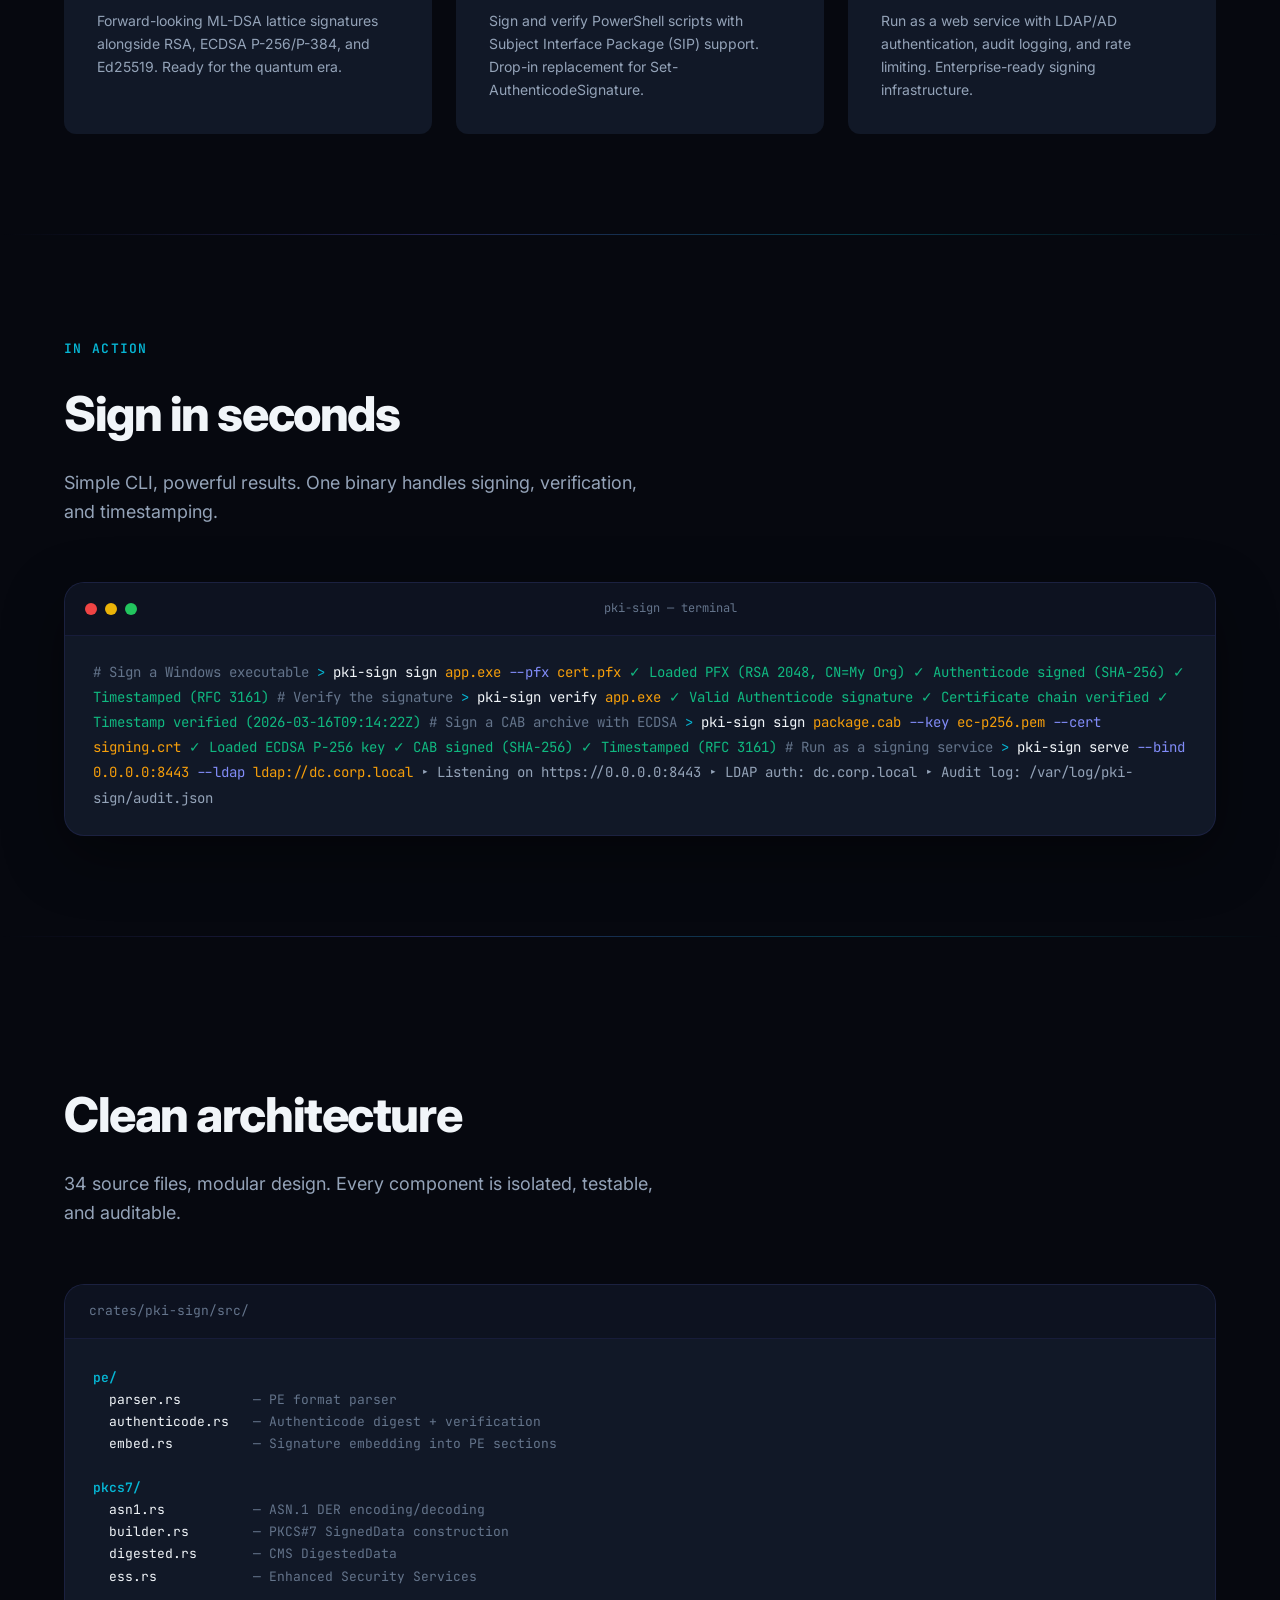
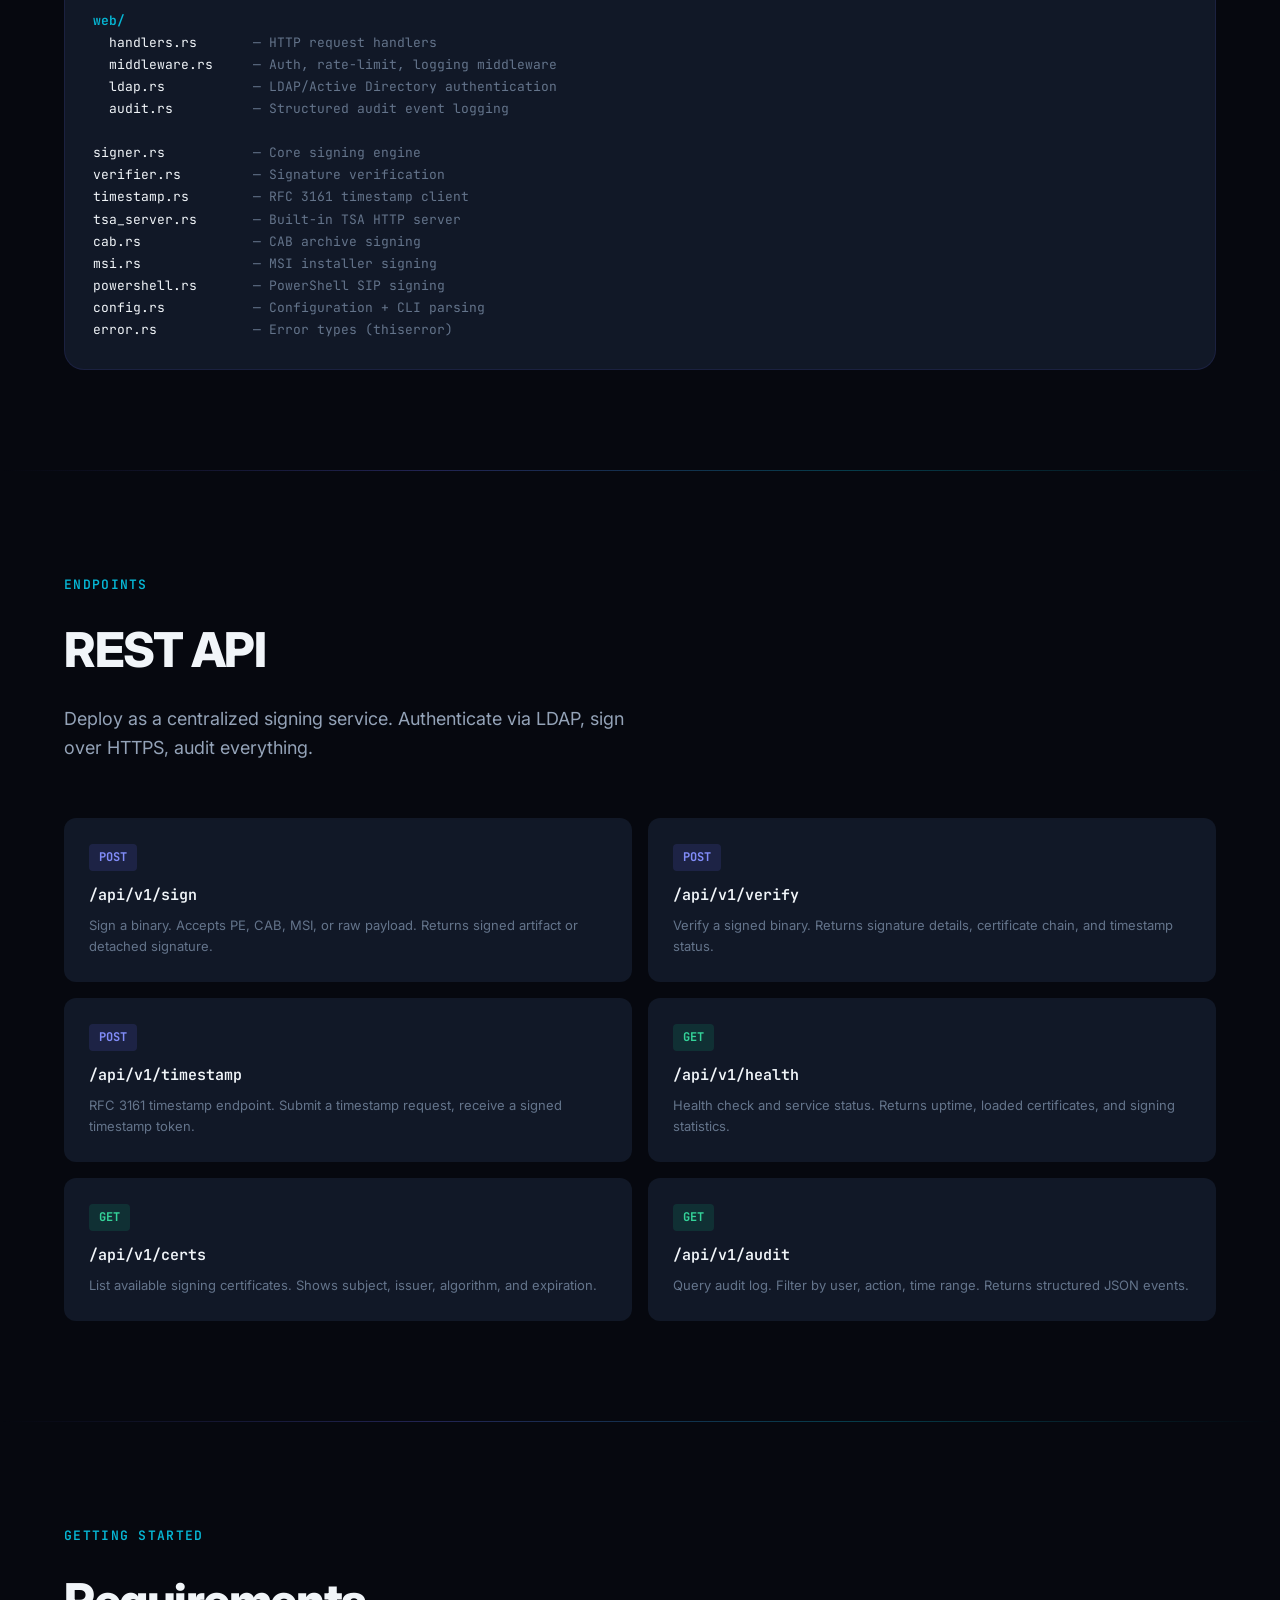
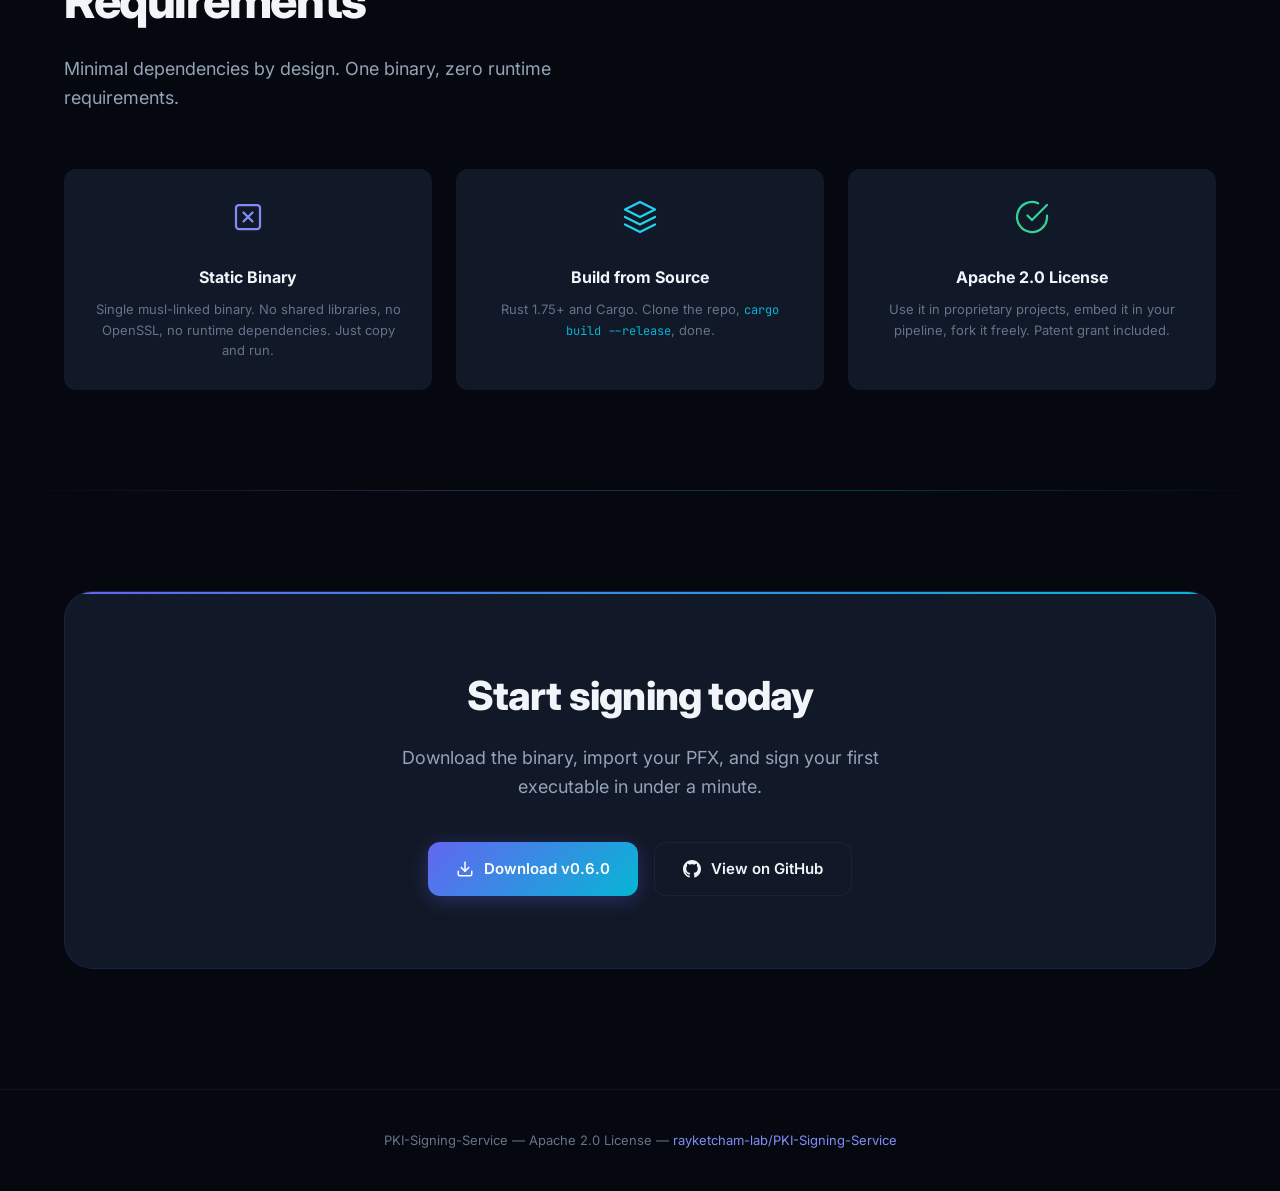
==== commit 8e7966ac: "refactor: v0.6.0 — drop CMS encryption + ERS scope creep Remove pkcs7/enveloped.rs, pkcs7/ecdh.rs, p" ====
--- a/docs/index.html
+++ b/docs/index.html
@@ -859,7 +859,7 @@
     <div class="container">
       <div class="badge">
         <span class="badge-dot"></span>
-        v0.5.11 &mdash; Post-Quantum Ready
+        v0.6.0 &mdash; Signing-Focused Scope
       </div>
       <h1 class="hero-title">Pure Rust<br>Code Signing</h1>
       <p class="hero-subtitle">
@@ -934,7 +934,7 @@
             <svg width="22" height="22" viewBox="0 0 24 24" fill="none" stroke="currentColor" stroke-width="2" stroke-linecap="round" stroke-linejoin="round"><circle cx="12" cy="12" r="10"/><polyline points="12 6 12 12 16 14"/></svg>
           </div>
           <h3>RFC 3161 Timestamping</h3>
-          <p>Client and built-in TSA server. Prove code was signed before certificate expiry. Evidence Record Syntax (ERS) support.</p>
+          <p>Client and built-in TSA server. Prove code was signed before certificate expiry.</p>
         </div>
 
         <div class="feature-card fade-up">
@@ -1027,13 +1027,9 @@
 
 <span class="hl-dir">pkcs7/</span>
   <span class="hl-file">asn1.rs</span>           <span class="hl-desc">&#8212; ASN.1 DER encoding/decoding</span>
-  <span class="hl-file">builder.rs</span>        <span class="hl-desc">&#8212; PKCS#7 signed data construction</span>
-  <span class="hl-file">enveloped.rs</span>      <span class="hl-desc">&#8212; CMS enveloped data (ECDH, KEM)</span>
+  <span class="hl-file">builder.rs</span>        <span class="hl-desc">&#8212; PKCS#7 SignedData construction</span>
+  <span class="hl-file">digested.rs</span>       <span class="hl-desc">&#8212; CMS DigestedData</span>
   <span class="hl-file">ess.rs</span>            <span class="hl-desc">&#8212; Enhanced Security Services</span>
-
-<span class="hl-dir">crypto/</span>
-  <span class="hl-file">hkdf.rs</span>           <span class="hl-desc">&#8212; HMAC-based key derivation</span>
-  <span class="hl-file">rsa_oaep.rs</span>       <span class="hl-desc">&#8212; RSA-OAEP encryption</span>
 
 <span class="hl-dir">web/</span>
   <span class="hl-file">handlers.rs</span>       <span class="hl-desc">&#8212; HTTP request handlers</span>
@@ -1144,7 +1140,7 @@
         <div class="cta-buttons">
           <a href="https://github.com/rayketcham-lab/PKI-Signing-Service/releases" class="btn btn-primary">
             <svg viewBox="0 0 24 24" fill="none" stroke="currentColor" stroke-width="2" stroke-linecap="round" stroke-linejoin="round"><path d="M21 15v4a2 2 0 0 1-2 2H5a2 2 0 0 1-2-2v-4"/><polyline points="7 10 12 15 17 10"/><line x1="12" y1="15" x2="12" y2="3"/></svg>
-            Download v0.5.11
+            Download v0.6.0
           </a>
           <a href="https://github.com/rayketcham-lab/PKI-Signing-Service" class="btn btn-secondary">
             <svg viewBox="0 0 24 24" fill="currentColor"><path d="M12 0c-6.626 0-12 5.373-12 12 0 5.302 3.438 9.8 8.207 11.387.599.111.793-.261.793-.577v-2.234c-3.338.726-4.033-1.416-4.033-1.416-.546-1.387-1.333-1.756-1.333-1.756-1.089-.745.083-.729.083-.729 1.205.084 1.839 1.237 1.839 1.237 1.07 1.834 2.807 1.304 3.492.997.107-.775.418-1.305.762-1.604-2.665-.305-5.467-1.334-5.467-5.931 0-1.311.469-2.381 1.236-3.221-.124-.303-.535-1.524.117-3.176 0 0 1.008-.322 3.301 1.23.957-.266 1.983-.399 3.003-.404 1.02.005 2.047.138 3.006.404 2.291-1.552 3.297-1.23 3.297-1.23.653 1.653.242 2.874.118 3.176.77.84 1.235 1.911 1.235 3.221 0 4.609-2.807 5.624-5.479 5.921.43.372.823 1.102.823 2.222v3.293c0 .319.192.694.801.576 4.765-1.589 8.199-6.086 8.199-11.386 0-6.627-5.373-12-12-12z"/></svg>
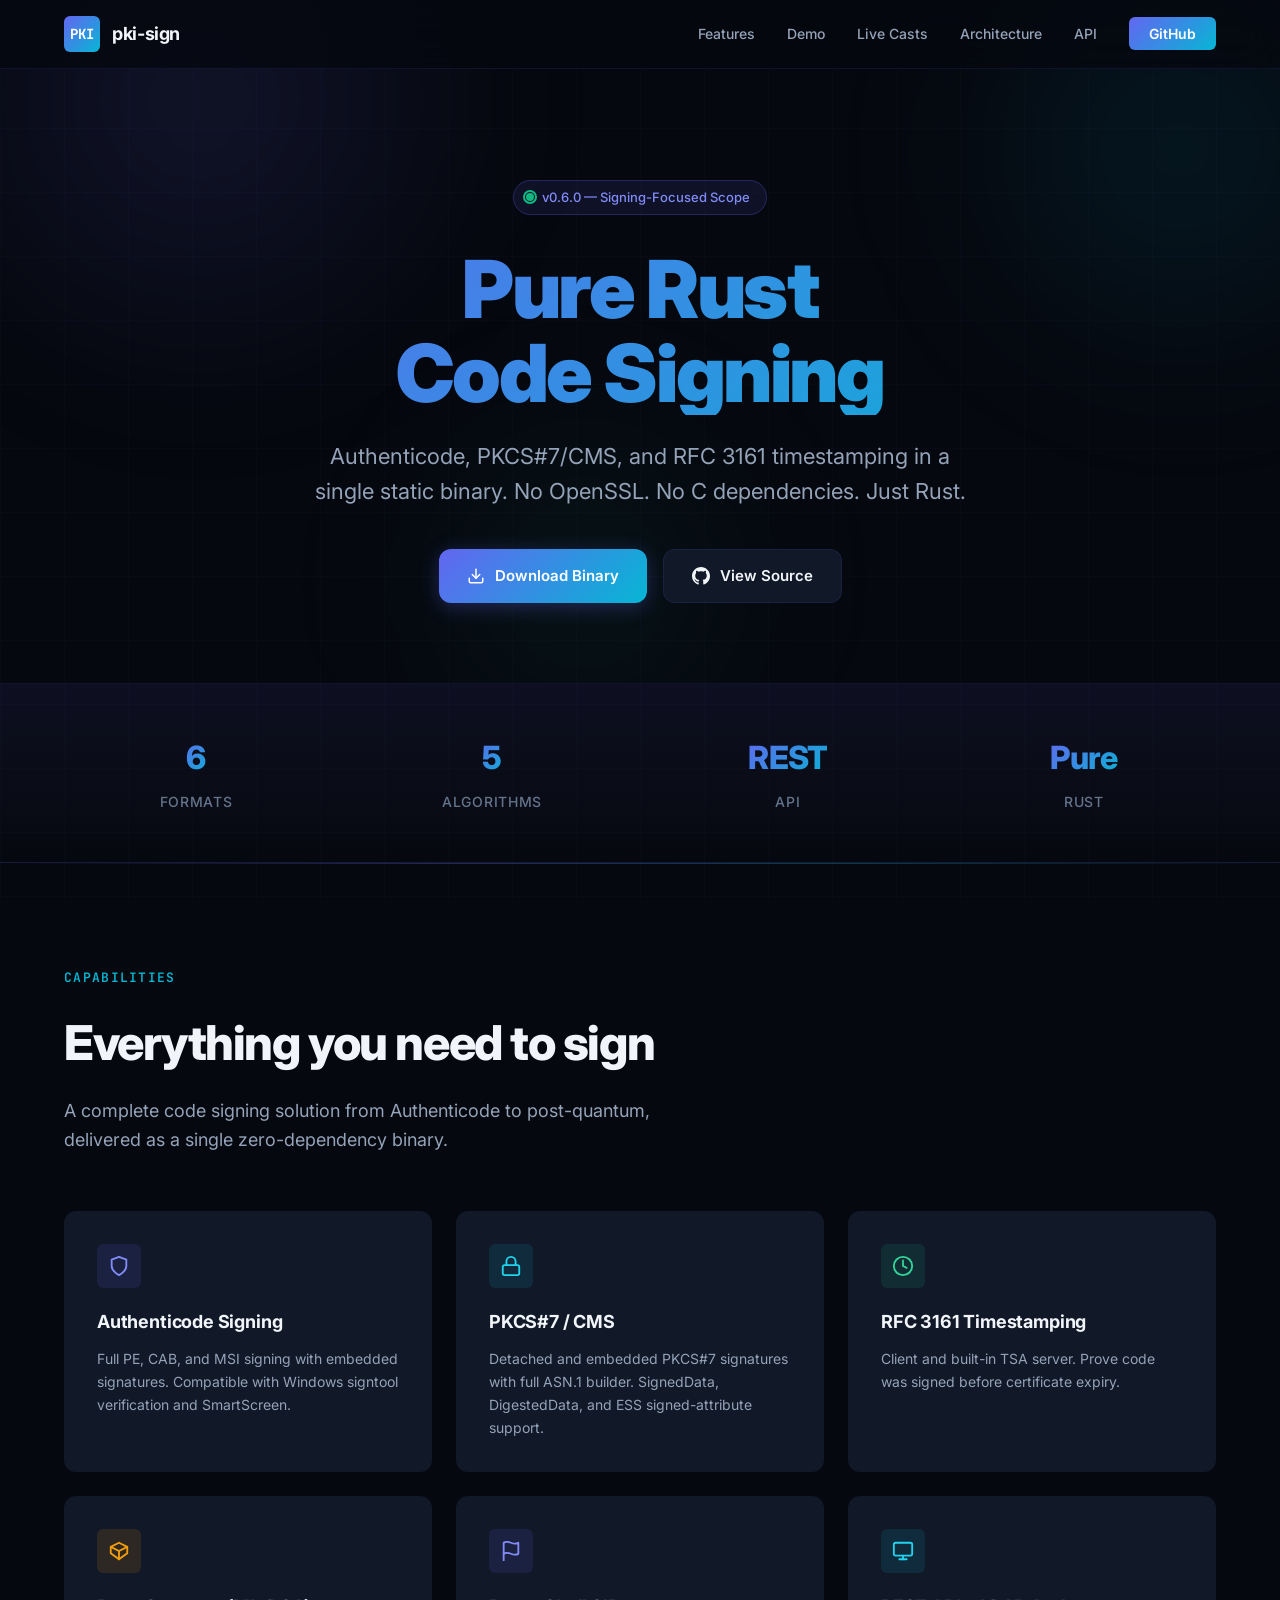
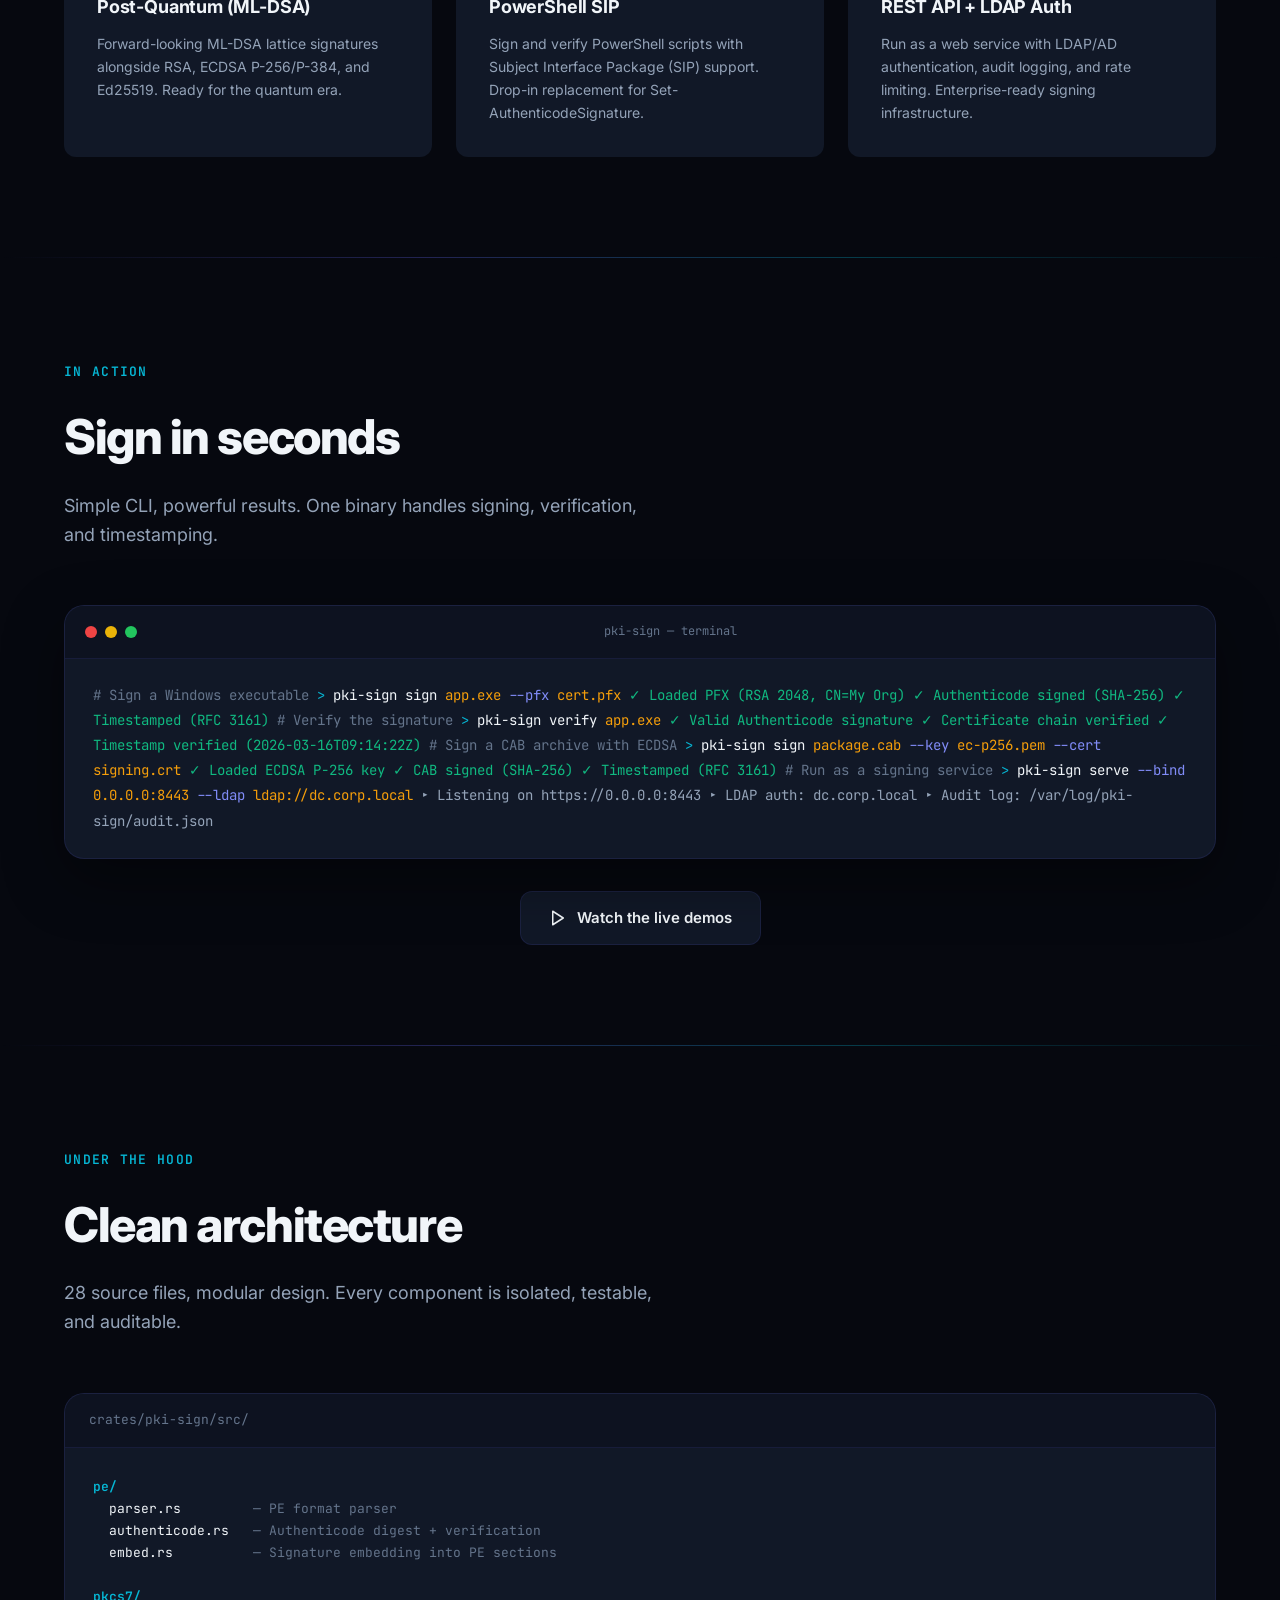
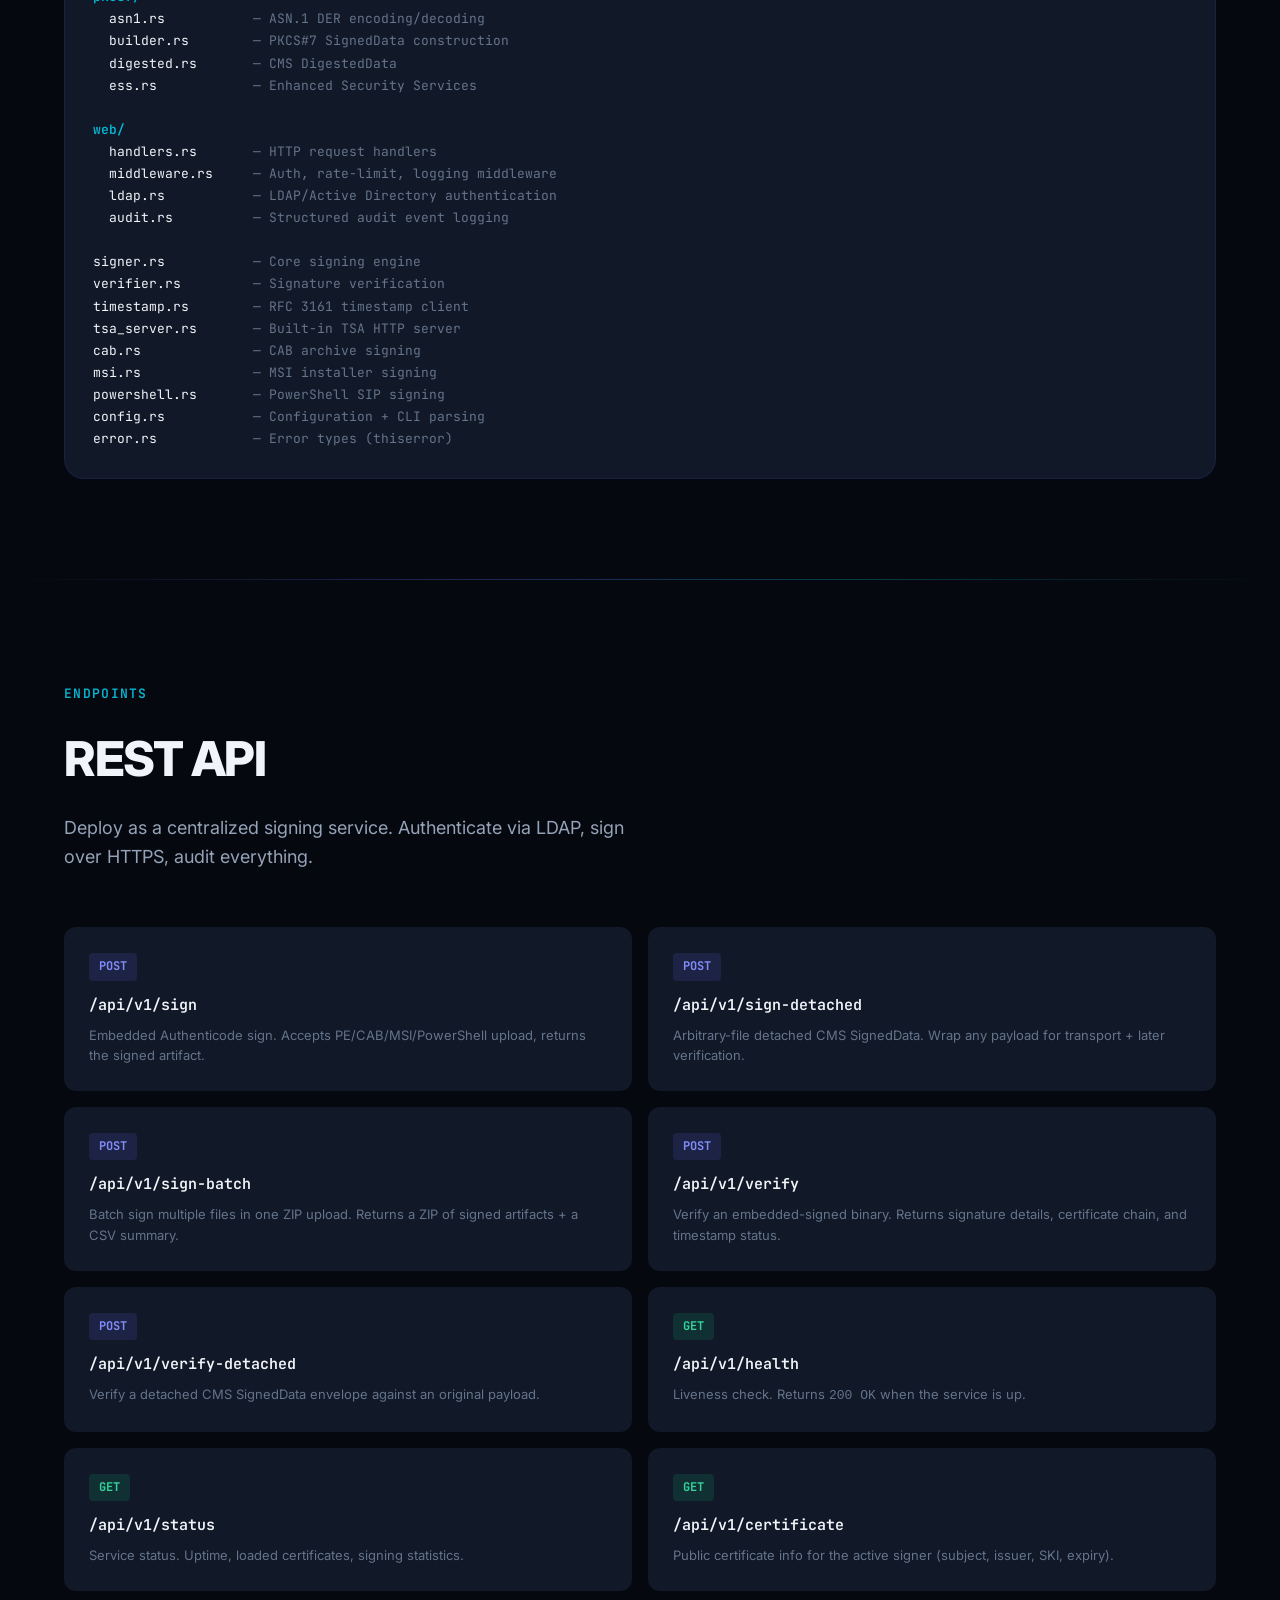
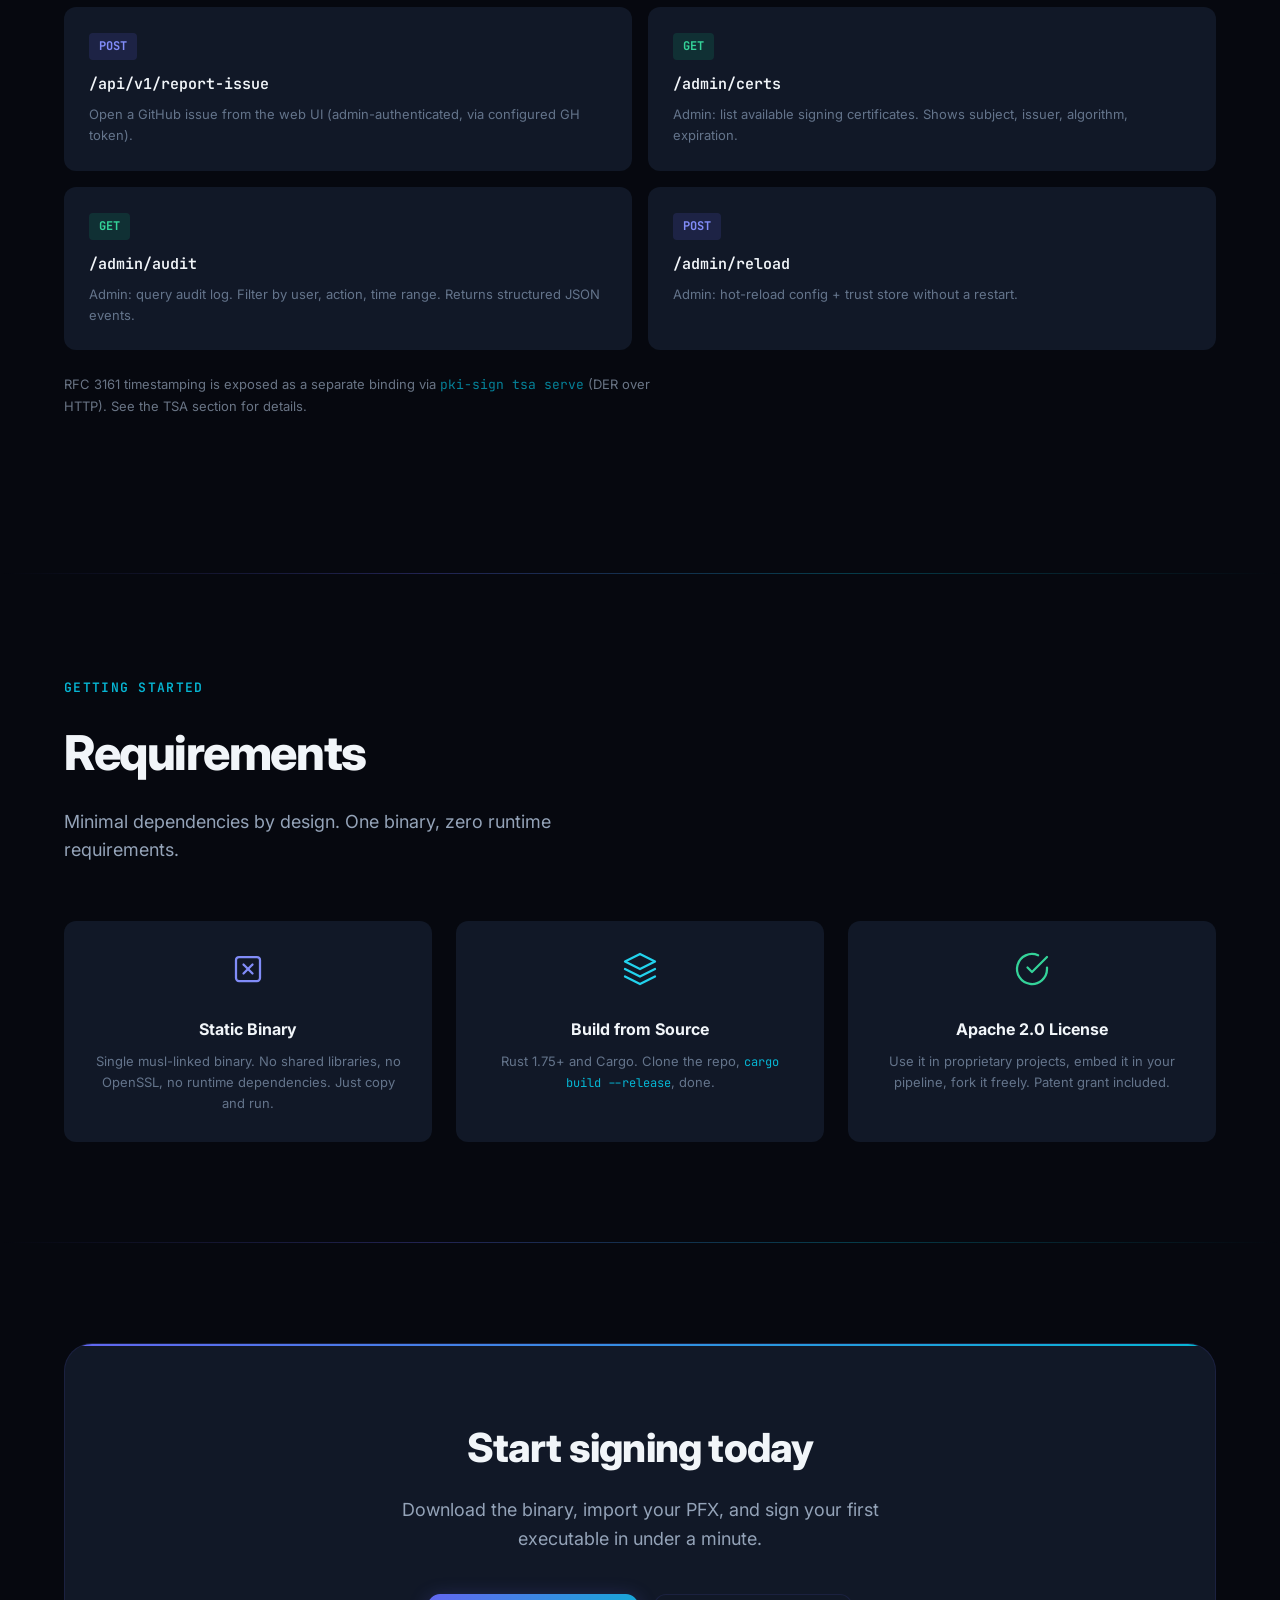
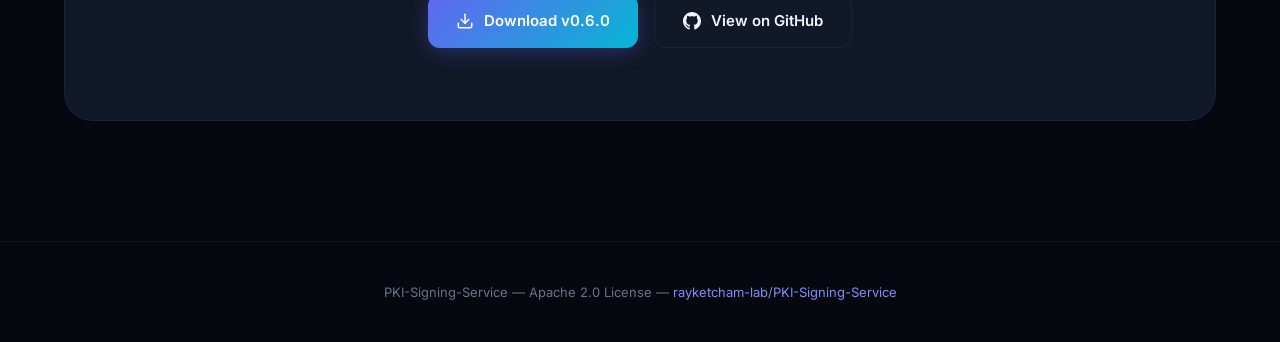
==== commit 4f15e0e7: "docs: accuracy sweep — v0.6.0 feature cards, endpoints, demo CLI docs/index.html: - Feature card: dr" ====
--- a/docs/index.html
+++ b/docs/index.html
@@ -844,6 +844,7 @@
       <ul class="nav-links">
         <li><a href="#features">Features</a></li>
         <li><a href="#demo">Demo</a></li>
+        <li><a href="demo.html">Live Casts</a></li>
         <li><a href="#architecture">Architecture</a></li>
         <li><a href="#api">API</a></li>
         <li><a href="https://github.com/rayketcham-lab/PKI-Signing-Service" class="nav-cta">GitHub</a></li>
@@ -926,7 +927,7 @@
             <svg width="22" height="22" viewBox="0 0 24 24" fill="none" stroke="currentColor" stroke-width="2" stroke-linecap="round" stroke-linejoin="round"><rect x="3" y="11" width="18" height="11" rx="2" ry="2"/><path d="M7 11V7a5 5 0 0 1 10 0v4"/></svg>
           </div>
           <h3>PKCS#7 / CMS</h3>
-          <p>Detached and embedded PKCS#7 signatures with full ASN.1 builder. S/MIME, signed data, enveloped data, and ESS support.</p>
+          <p>Detached and embedded PKCS#7 signatures with full ASN.1 builder. SignedData, DigestedData, and ESS signed-attribute support.</p>
         </div>
 
         <div class="feature-card fade-up">
@@ -1006,6 +1007,12 @@
   <span class="info">&#9656; Audit log: /var/log/pki-sign/audit.json</span>
         </div>
       </div>
+      <div style="text-align:center;margin-top:32px">
+        <a href="demo.html" class="btn btn-secondary" style="display:inline-flex;align-items:center;gap:10px">
+          <svg width="18" height="18" viewBox="0 0 24 24" fill="none" stroke="currentColor" stroke-width="2" stroke-linecap="round" stroke-linejoin="round"><polygon points="5 3 19 12 5 21 5 3"/></svg>
+          Watch the live demos
+        </a>
+      </div>
     </div>
   </section>
 
@@ -1016,7 +1023,7 @@
     <div class="container">
       <span class="section-label fade-up">Under the Hood</span>
       <h2 class="section-title fade-up">Clean architecture</h2>
-      <p class="section-desc fade-up">34 source files, modular design. Every component is isolated, testable, and auditable.</p>
+      <p class="section-desc fade-up">28 source files, modular design. Every component is isolated, testable, and auditable.</p>
 
       <div class="arch-block fade-up">
         <div class="arch-header">crates/pki-sign/src/</div>
@@ -1063,34 +1070,65 @@
         <div class="api-card fade-up">
           <span class="api-method api-method-post">POST</span>
           <div class="api-route">/api/v1/sign</div>
-          <div class="api-desc">Sign a binary. Accepts PE, CAB, MSI, or raw payload. Returns signed artifact or detached signature.</div>
+          <div class="api-desc">Embedded Authenticode sign. Accepts PE/CAB/MSI/PowerShell upload, returns the signed artifact.</div>
+        </div>
+        <div class="api-card fade-up">
+          <span class="api-method api-method-post">POST</span>
+          <div class="api-route">/api/v1/sign-detached</div>
+          <div class="api-desc">Arbitrary-file detached CMS SignedData. Wrap any payload for transport + later verification.</div>
+        </div>
+        <div class="api-card fade-up">
+          <span class="api-method api-method-post">POST</span>
+          <div class="api-route">/api/v1/sign-batch</div>
+          <div class="api-desc">Batch sign multiple files in one ZIP upload. Returns a ZIP of signed artifacts + a CSV summary.</div>
         </div>
         <div class="api-card fade-up">
           <span class="api-method api-method-post">POST</span>
           <div class="api-route">/api/v1/verify</div>
-          <div class="api-desc">Verify a signed binary. Returns signature details, certificate chain, and timestamp status.</div>
+          <div class="api-desc">Verify an embedded-signed binary. Returns signature details, certificate chain, and timestamp status.</div>
         </div>
         <div class="api-card fade-up">
           <span class="api-method api-method-post">POST</span>
-          <div class="api-route">/api/v1/timestamp</div>
-          <div class="api-desc">RFC 3161 timestamp endpoint. Submit a timestamp request, receive a signed timestamp token.</div>
+          <div class="api-route">/api/v1/verify-detached</div>
+          <div class="api-desc">Verify a detached CMS SignedData envelope against an original payload.</div>
         </div>
         <div class="api-card fade-up">
           <span class="api-method api-method-get">GET</span>
           <div class="api-route">/api/v1/health</div>
-          <div class="api-desc">Health check and service status. Returns uptime, loaded certificates, and signing statistics.</div>
+          <div class="api-desc">Liveness check. Returns <code>200 OK</code> when the service is up.</div>
         </div>
         <div class="api-card fade-up">
           <span class="api-method api-method-get">GET</span>
-          <div class="api-route">/api/v1/certs</div>
-          <div class="api-desc">List available signing certificates. Shows subject, issuer, algorithm, and expiration.</div>
+          <div class="api-route">/api/v1/status</div>
+          <div class="api-desc">Service status. Uptime, loaded certificates, signing statistics.</div>
         </div>
         <div class="api-card fade-up">
           <span class="api-method api-method-get">GET</span>
-          <div class="api-route">/api/v1/audit</div>
-          <div class="api-desc">Query audit log. Filter by user, action, time range. Returns structured JSON events.</div>
+          <div class="api-route">/api/v1/certificate</div>
+          <div class="api-desc">Public certificate info for the active signer (subject, issuer, SKI, expiry).</div>
+        </div>
+        <div class="api-card fade-up">
+          <span class="api-method api-method-post">POST</span>
+          <div class="api-route">/api/v1/report-issue</div>
+          <div class="api-desc">Open a GitHub issue from the web UI (admin-authenticated, via configured GH token).</div>
+        </div>
+        <div class="api-card fade-up">
+          <span class="api-method api-method-get">GET</span>
+          <div class="api-route">/admin/certs</div>
+          <div class="api-desc">Admin: list available signing certificates. Shows subject, issuer, algorithm, expiration.</div>
+        </div>
+        <div class="api-card fade-up">
+          <span class="api-method api-method-get">GET</span>
+          <div class="api-route">/admin/audit</div>
+          <div class="api-desc">Admin: query audit log. Filter by user, action, time range. Returns structured JSON events.</div>
+        </div>
+        <div class="api-card fade-up">
+          <span class="api-method api-method-post">POST</span>
+          <div class="api-route">/admin/reload</div>
+          <div class="api-desc">Admin: hot-reload config + trust store without a restart.</div>
         </div>
       </div>
+      <p class="section-desc fade-up" style="margin-top:24px;font-size:13px;opacity:0.7">RFC 3161 timestamping is exposed as a separate binding via <code style="color:var(--accent-cyan);font-family:var(--font-mono)">pki-sign tsa serve</code> (DER over HTTP). See the TSA section for details.</p>
     </div>
   </section>
 
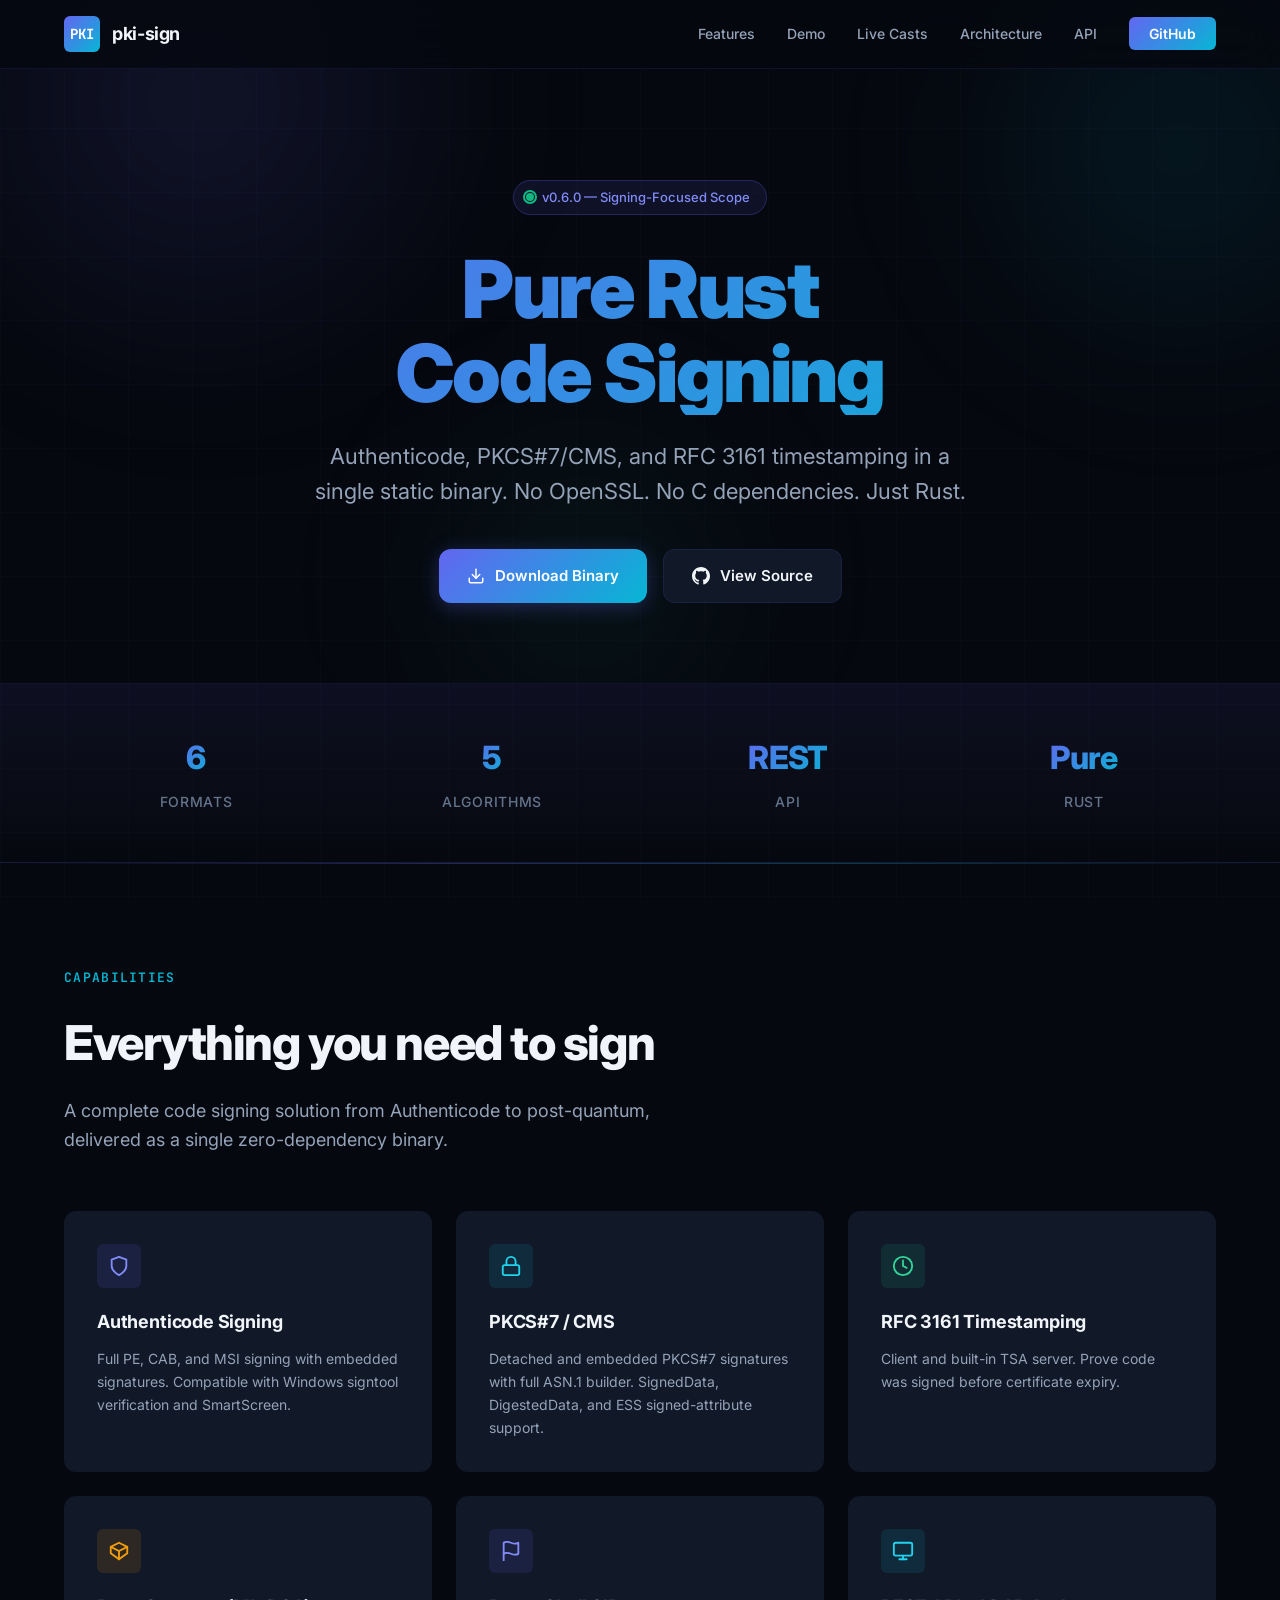
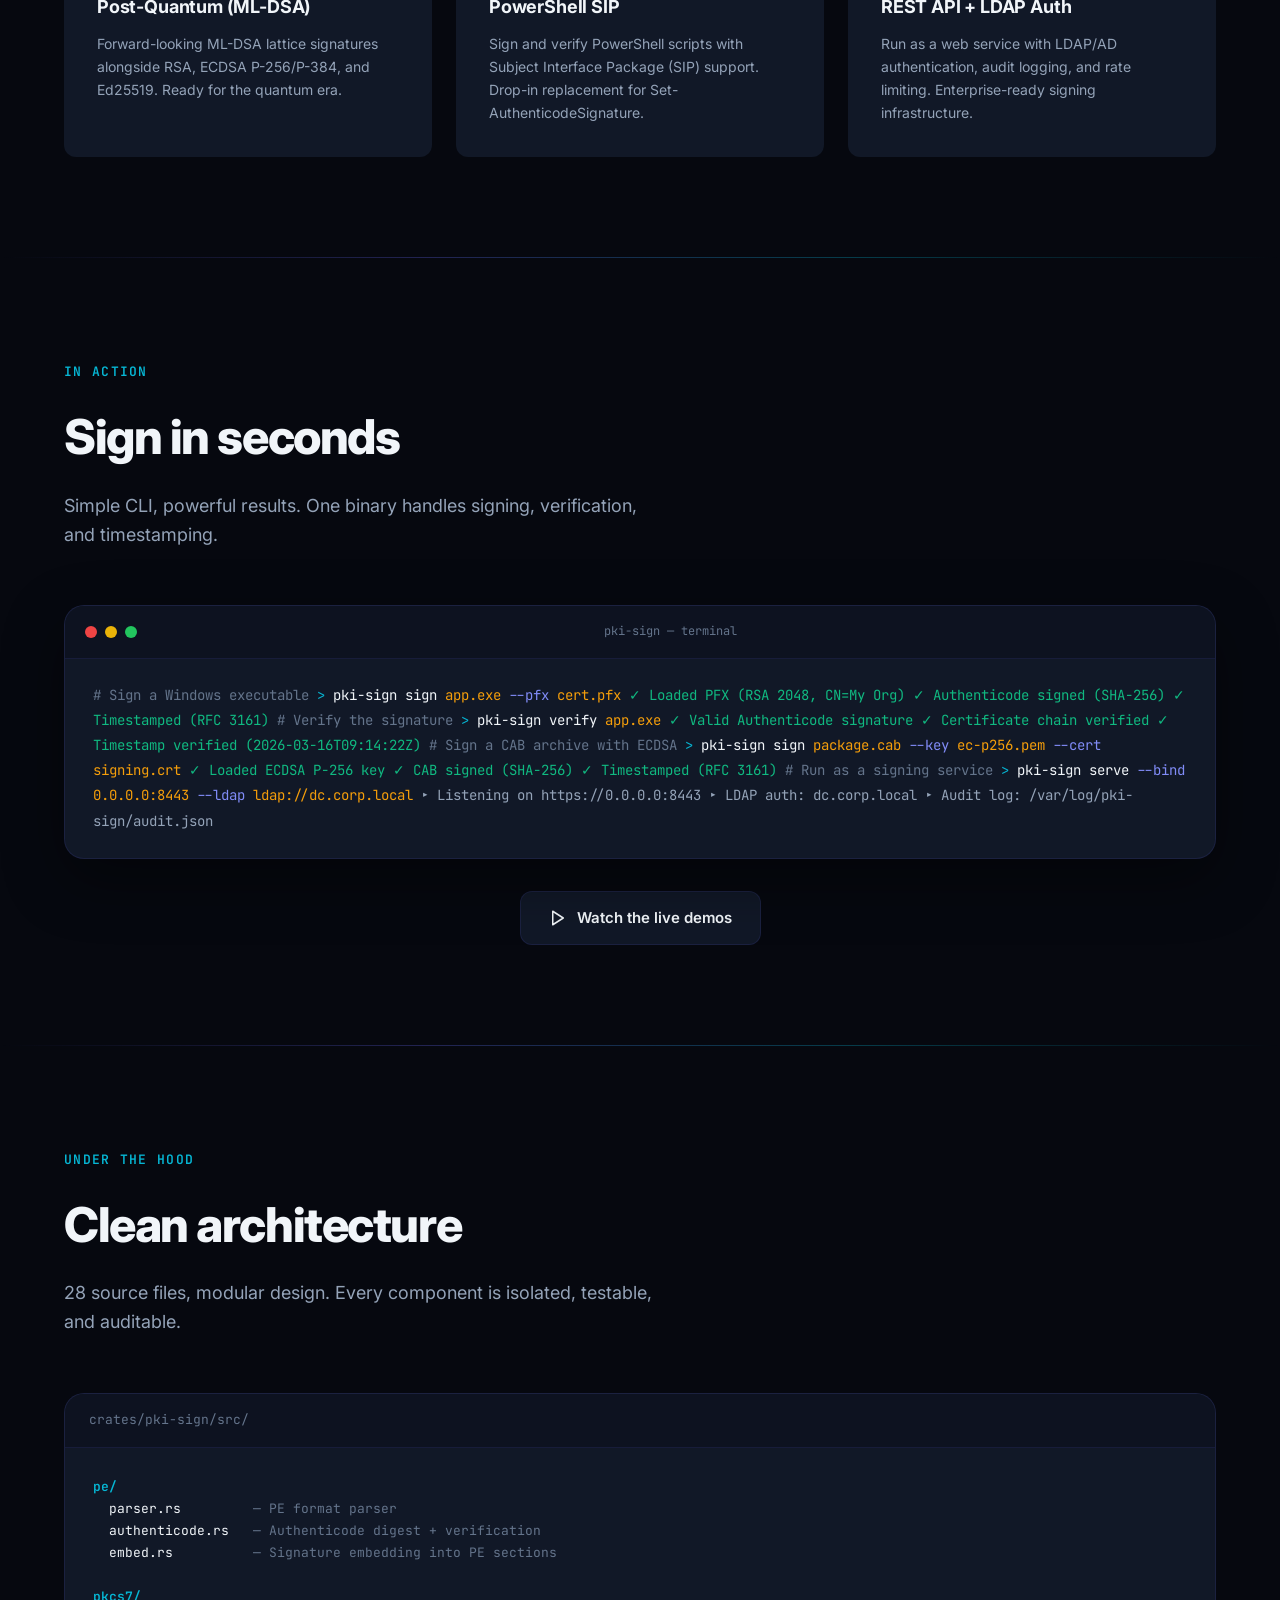
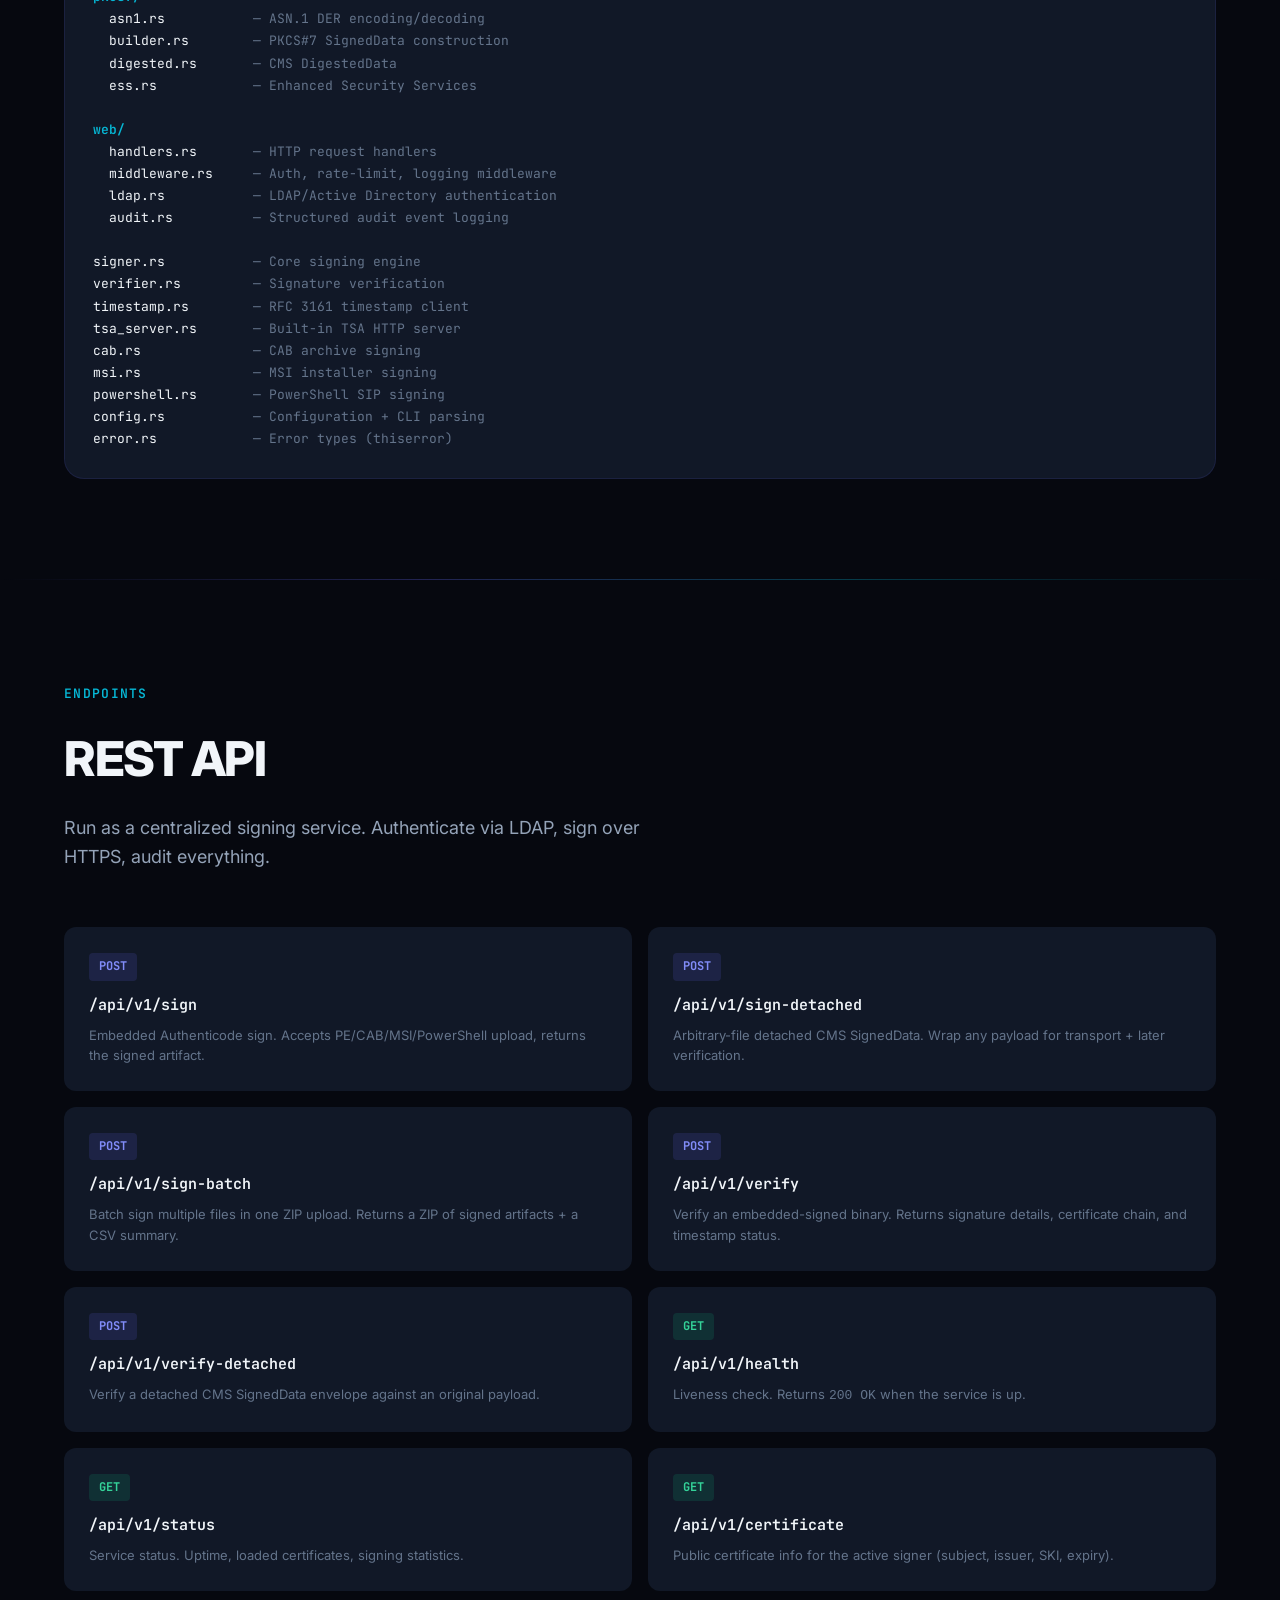
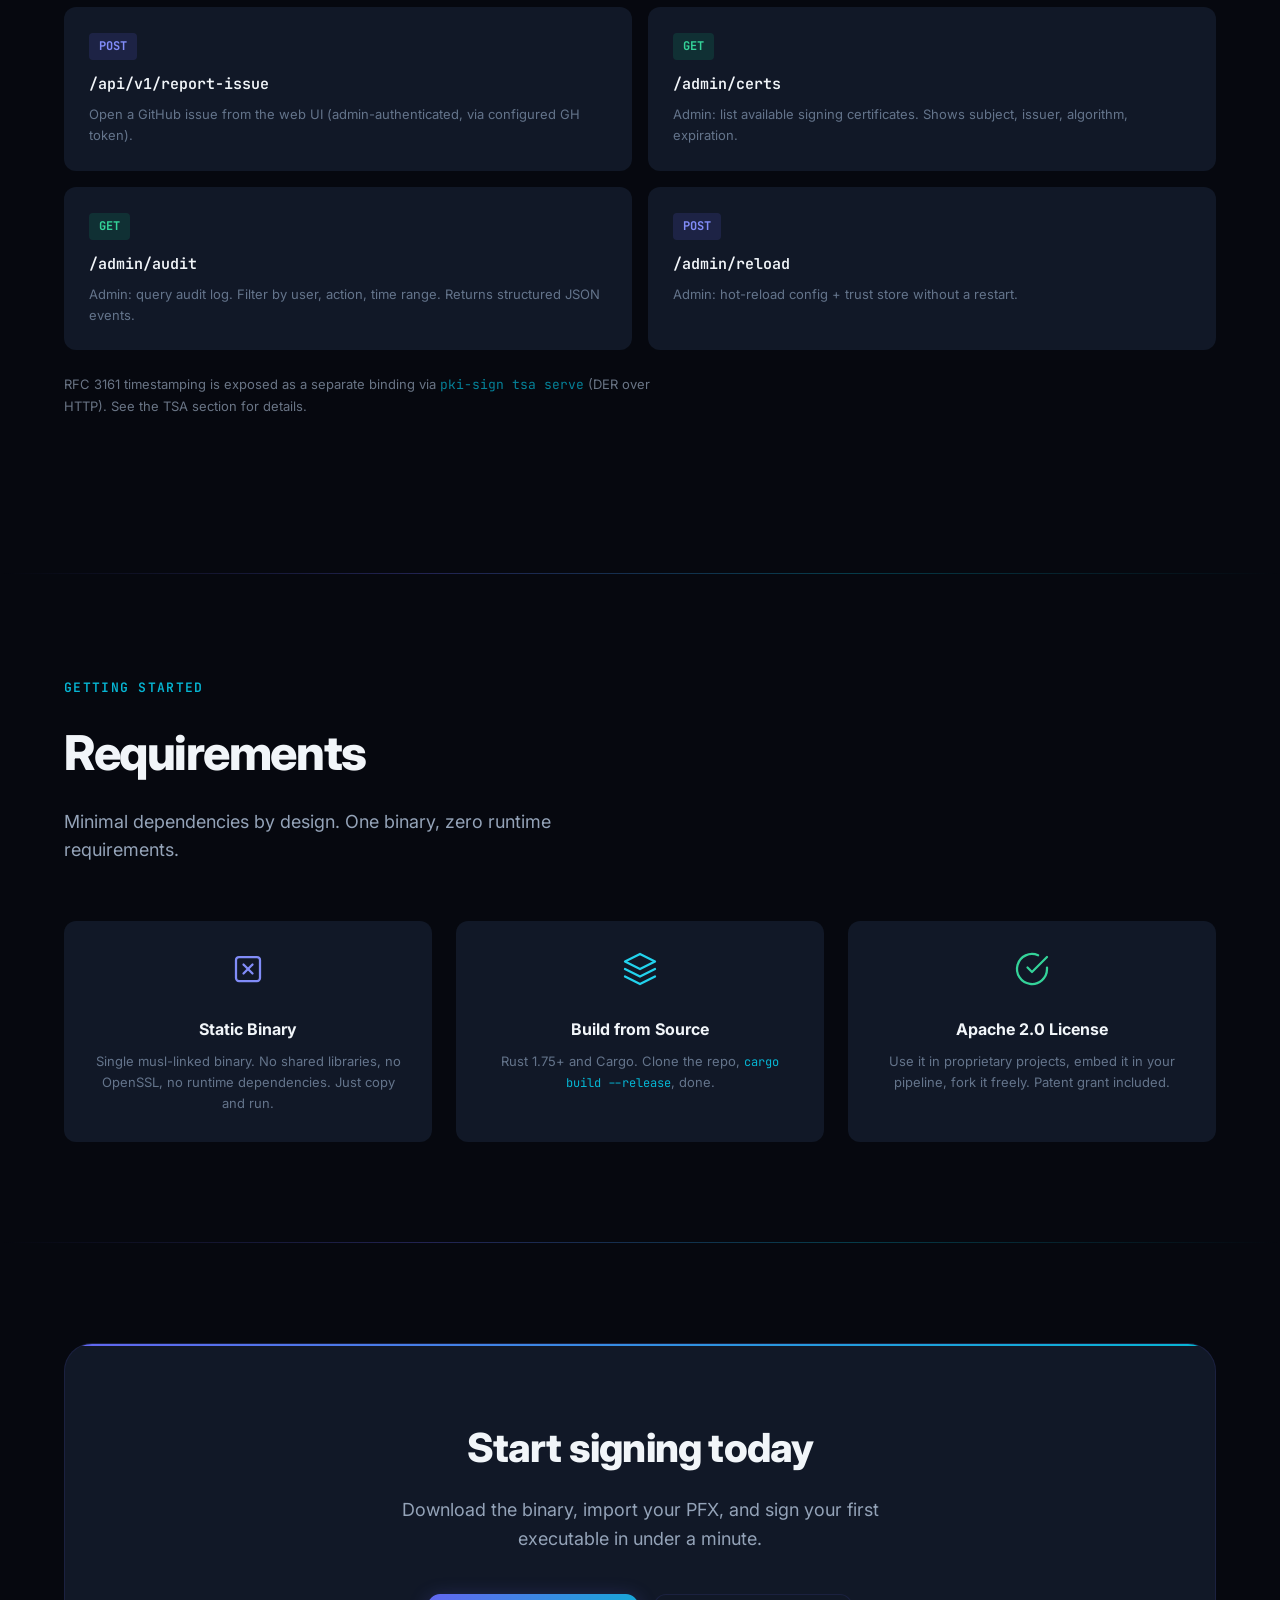
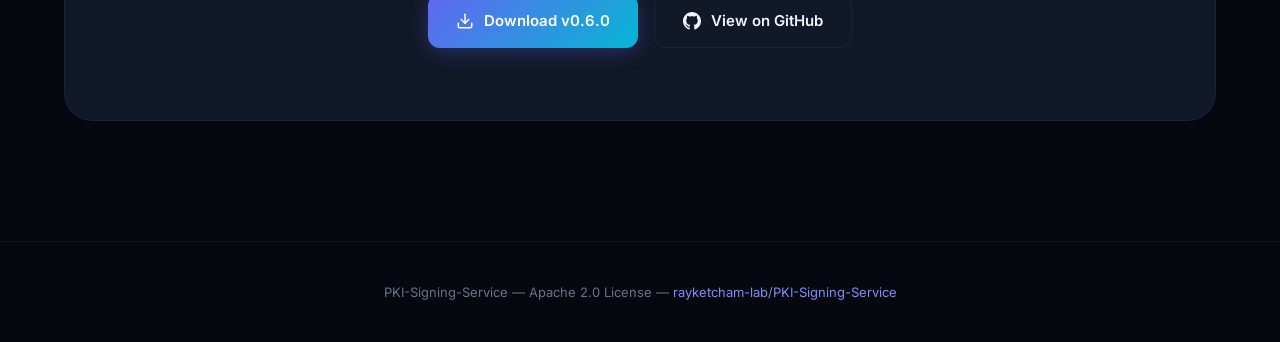
==== commit fea59c6f: "docs: scrub "deploy" framing — pki-sign signs, it does not deploy pki-sign is a code signing engine;" ====
--- a/docs/index.html
+++ b/docs/index.html
@@ -1064,7 +1064,7 @@
     <div class="container">
       <span class="section-label fade-up">Endpoints</span>
       <h2 class="section-title fade-up">REST API</h2>
-      <p class="section-desc fade-up">Deploy as a centralized signing service. Authenticate via LDAP, sign over HTTPS, audit everything.</p>
+      <p class="section-desc fade-up">Run as a centralized signing service. Authenticate via LDAP, sign over HTTPS, audit everything.</p>
 
       <div class="api-grid">
         <div class="api-card fade-up">
